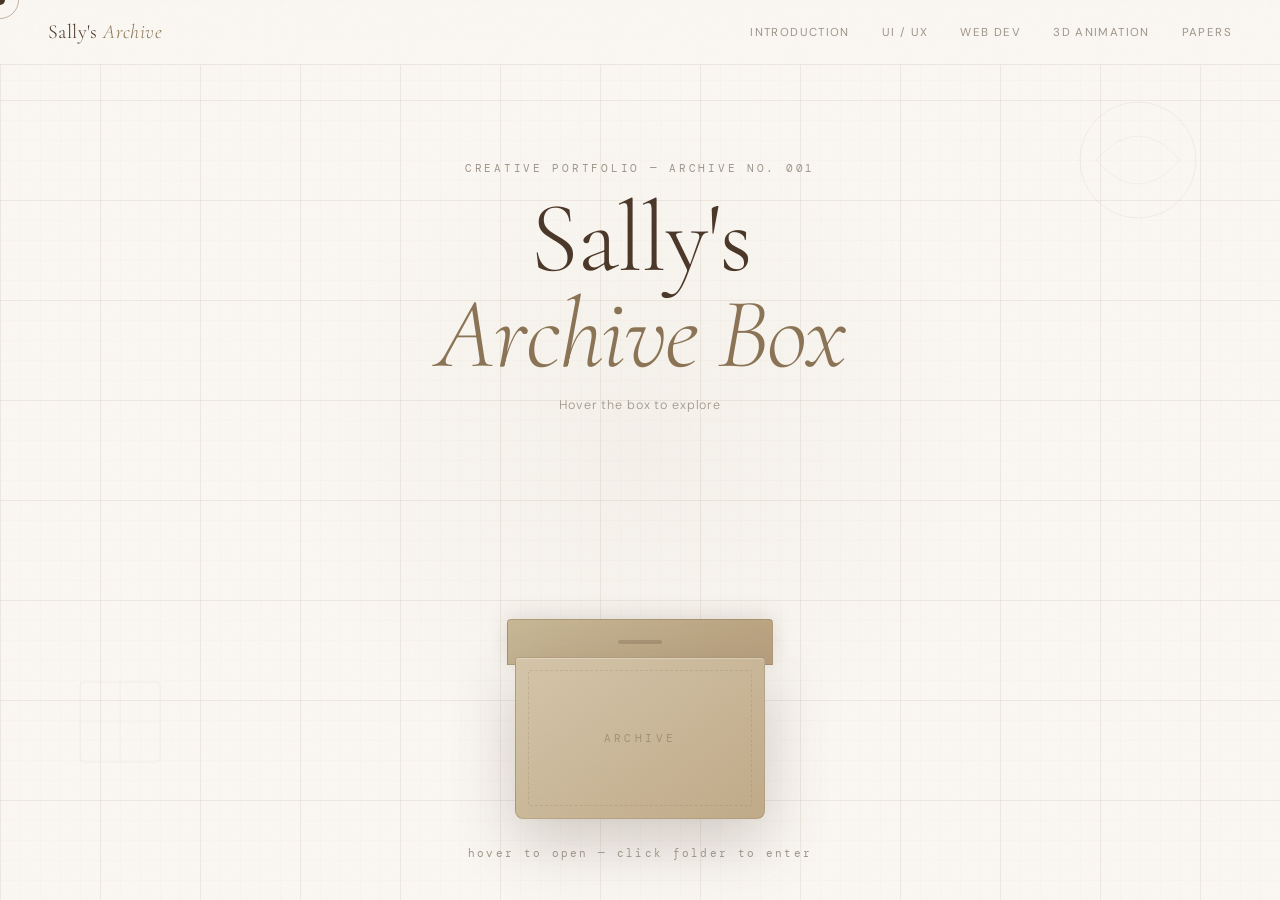
==== vanilla/index.html @ d2ff8f71 "Added script.js" ====
<!DOCTYPE html>
<html lang="en">
<head>
  <meta charset="UTF-8">
  <meta name="viewport" content="width=device-width, initial-scale=1.0">
  <title>Sally's Archive Box</title>
  <link rel="preconnect" href="https://fonts.googleapis.com">
  <link rel="preconnect" href="https://fonts.gstatic.com" crossorigin>
  <link href="https://fonts.googleapis.com/css2?family=Cormorant+Garamond:ital,wght@0,300;0,400;0,500;0,600;1,300;1,400;1,500&family=DM+Sans:wght@300;400;500&family=DM+Mono:wght@300;400&display=swap" rel="stylesheet">
  <link rel="stylesheet" href="style.css">
</head>
<body>
  <!-- Custom cursor -->
  <div class="cursor-dot" id="cursorDot"></div>
  <div class="cursor-ring" id="cursorRing"></div>

  <!-- Particles container -->
  <div id="particle-container"></div>

  <!-- Navigation -->
  <nav id="mainNav">
    <button class="nav-logo" data-nav="landing">Sally's <em>Archive</em></button>
    <div class="nav-links">
      <button class="nav-link" data-nav="intro">Introduction</button>
      <button class="nav-link" data-nav="uiux">UI / UX</button>
      <button class="nav-link" data-nav="webdev">Web Dev</button>
      <button class="nav-link" data-nav="anim3d">3D Animation</button>
      <button class="nav-link" data-nav="papers">Papers</button>
    </div>
  </nav>

  <!-- Back button (hidden on landing) -->
  <button id="backBtn" class="back-btn" data-nav="landing">
    <svg width="14" height="14" viewBox="0 0 14 14" fill="none"><path d="M9 2L4 7l5 5" stroke="currentColor" stroke-width="1.5" stroke-linecap="round" stroke-linejoin="round"/></svg>
    Archive Box
  </button>

  <!-- ══════════════════════════════════════════════ -->
  <!-- PAGE WRAPPER — only one section visible at a time -->
  <!-- ══════════════════════════════════════════════ -->
  <div id="pageWrapper">

    <!-- ═══════ LANDING ═══════ -->
    <section id="landing" class="section-panel graph-bg active" style="min-height:100vh;padding-top:80px;display:flex;flex-direction:column;align-items:center;justify-content:center;position:relative;overflow:hidden">
      <!-- Ambient glow -->
      <div style="position:absolute;width:700px;height:700px;border-radius:50%;background:radial-gradient(circle,rgba(139,115,85,0.055)0%,transparent 70%);top:50%;left:50%;transform:translate(-50%,-50%);pointer-events:none"></div>

      <!-- Doodles -->
      <svg class="doodle" style="top:90px;right:72px;width:140px;height:140px;opacity:0.1" viewBox="0 0 140 140">
        <circle cx="70" cy="70" r="58" stroke="rgba(139,115,85,0.9)" stroke-width="1" fill="none" stroke-dasharray="5 8" class="path-draw"/>
        <path d="M28,70 Q70,22 112,70 Q70,118 28,70" stroke="rgba(139,115,85,0.65)" stroke-width="1" fill="none" class="path-draw"/>
      </svg>
      <svg class="doodle" style="bottom:130px;left:72px;width:96px;height:96px;opacity:0.08" viewBox="0 0 96 96">
        <rect x="8" y="8" width="80" height="80" rx="4" stroke="rgba(139,115,85,0.9)" stroke-width="1" fill="none" stroke-dasharray="4 6" class="path-draw"/>
        <line x1="8" y1="48" x2="88" y2="48" stroke="rgba(139,115,85,0.5)" stroke-width="1" class="path-draw"/>
        <line x1="48" y1="8" x2="48" y2="88" stroke="rgba(139,115,85,0.5)" stroke-width="1" class="path-draw"/>
      </svg>

      <!-- Landing text -->
      <div style="text-align:center;position:relative;z-index:10;margin-bottom:56px">
        <div style="font-family:var(--mono);font-size:10.5px;letter-spacing:0.26em;text-transform:uppercase;color:var(--warm-gray);margin-bottom:16px">Creative Portfolio — Archive No. 001</div>
        <h1 id="landingTitle" style="font-family:var(--serif);font-size:clamp(56px,8vw,100px);font-weight:300;line-height:0.96;color:var(--dark-brown);letter-spacing:-0.02em"></h1>
        <p style="font-family:var(--sans);font-size:12.5px;color:var(--warm-gray);letter-spacing:0.07em;font-weight:300;margin-top:14px">Hover the box to explore</p>
      </div>

      <!-- Box + Folders scene -->
      <div id="boxScene" class="box-scene" style="position:relative;width:430px;height:350px">
        <!-- Trajectory arc -->
        <svg style="position:absolute;top:55px;left:50%;transform:translateX(-50%);width:380px;height:80px;pointer-events:none" viewBox="0 0 380 80" fill="none">
          <path class="traj-path" d="M 40 74 Q 95 14 190 6 Q 285 14 340 74" stroke="rgba(139,115,85,0.32)" stroke-width="1" stroke-dasharray="4 6"/>
        </svg>

        <!-- Folders -->
        <button class="folder-item f1" data-nav="intro" style="position:absolute;left:30px;top:50px;width:78px;height:94px;background:#5C7A5C" data-hover>
          <div class="folder-tip">Introduction</div>
          <span>Intro</span>
        </button>
        <button class="folder-item f2" data-nav="uiux" style="position:absolute;left:100px;top:18px;width:78px;height:94px;background:#C9A84C" data-hover>
          <div class="folder-tip">UI / UX</div>
          <span>UI/UX</span>
        </button>
        <button class="folder-item f3" data-nav="webdev" style="position:absolute;left:170px;top:6px;width:78px;height:94px;background:#4A6B8A" data-hover>
          <div class="folder-tip">Web Dev</div>
          <span>Web Dev</span>
        </button>
        <button class="folder-item f4" data-nav="anim3d" style="position:absolute;left:240px;top:18px;width:78px;height:94px;background:#9A4A4A" data-hover>
          <div class="folder-tip">3D Animation</div>
          <span>3D</span>
        </button>
        <button class="folder-item f5" data-nav="papers" style="position:absolute;left:310px;top:50px;width:78px;height:94px;background:#C47A8A" data-hover>
          <div class="folder-tip">Papers</div>
          <span>Papers</span>
        </button>

        <!-- Archive Box -->
        <div style="position:absolute;bottom:0;left:50%;transform:translateX(-50%);width:250px;height:200px">
          <div class="box-lid" style="position:absolute;top:0;left:-8px;right:-8px;height:46px;background:linear-gradient(145deg,#C8B896,#B8A07E);border-radius:4px 4px 0 0;border:1px solid rgba(139,115,85,0.38);box-shadow:0 -4px 22px rgba(74,55,40,0.13)">
            <div style="position:absolute;left:50%;top:50%;transform:translate(-50%,-50%);width:44px;height:4px;background:rgba(74,55,40,0.2);border-radius:2px"></div>
          </div>
          <div class="box-body-wrap" style="position:absolute;bottom:0;left:50%;transform:translateX(-50%);width:100%">
            <div style="height:162px;background:linear-gradient(145deg,#D4C5A9,#C0AA88);border-radius:4px 4px 8px 8px;border:1px solid rgba(139,115,85,0.38);box-shadow:0 22px 64px rgba(74,55,40,0.24),inset 0 1px 0 rgba(255,255,255,0.28);position:relative">
              <div style="position:absolute;inset:12px;border:1px dashed rgba(139,115,85,0.22);border-radius:2px"></div>
              <span style="position:absolute;top:50%;left:50%;transform:translate(-50%,-50%);font-family:var(--mono);font-size:10.5px;letter-spacing:0.32em;color:rgba(74,55,40,0.3)">ARCHIVE</span>
            </div>
          </div>
        </div>
      </div>

      <p style="position:absolute;bottom:40px;text-align:center;font-family:var(--mono);font-size:10.5px;letter-spacing:0.22em;color:var(--warm-gray);animation:blink 2s ease-in-out infinite">hover to open — click folder to enter</p>
    </section>

    <!-- ═══════ INTRODUCTION ═══════ -->
    <section id="intro" class="section-panel intro-bg" style="padding:120px 0 80px;min-height:100vh;position:relative;display:none">
      <!-- Doodles -->
      <svg class="doodle" style="top:120px;right:64px;width:130px;height:130px;opacity:0.12" viewBox="0 0 130 130">
        <circle cx="65" cy="65" r="55" stroke="rgba(139,115,85,0.9)" stroke-width="1" fill="none" stroke-dasharray="5 7" class="path-draw"/>
        <path d="M35,65 Q65,25 95,65 Q65,105 35,65" stroke="rgba(139,115,85,0.7)" stroke-width="1" fill="none" class="path-draw"/>
      </svg>
      <svg class="doodle" style="bottom:100px;left:48px;width:90px;height:90px;opacity:0.08" viewBox="0 0 90 90">
        <path d="M10,45 Q45,5 80,45 Q45,85 10,45" stroke="rgba(139,115,85,0.9)" stroke-width="1" fill="none" class="path-draw"/>
      </svg>

      <div class="section-header"><div class="section-tag">File No. 001</div><h2 class="section-title">Personal <em>Archive File</em></h2></div>

      <div class="intro-grid">
        <!-- PROFILE -->
        <div class="paper-card reveal" style="grid-column:span 1;text-align:center">
          <div class="profile-img" style="padding:0;overflow:hidden;background:none">
            <img src="assets/Sally.png" alt="Sally Tran" style="width:100%;height:100%;object-fit:cover;border-radius:50%">
          </div>
          <div class="label-mono">Subject</div>
          <div class="name-serif">Sally Tran</div>
          <div class="desc-text">Designer, developer & researcher exploring the intersection of AI, communication, and human experience.</div>
          <div style="display:flex;align-items:center;justify-content:center;gap:8px;margin-top:16px">
            <div style="width:7px;height:7px;border-radius:50%;background:var(--folder-green)"></div>
            <span style="font-size:11.5px;color:var(--warm-gray)">Available for work</span>
          </div>
        </div>

        <!-- ABOUT -->
        <div class="paper-card reveal" style="grid-column:span 2;animation-delay:0.1s">
          <div class="stamp">FILE<br>OPEN</div>
          <div class="label-mono">About Me</div>
          <div class="name-serif">Who I Am</div>
          <p class="desc-text">I'm a multidisciplinary creator studying Information Communication at Yuan Ze University. With a background spanning UI/UX design, web development, 3D animation, and AI research, I build things that feel considered — products that invite users to linger, explore, and remember.</p>
          <p class="desc-text" style="margin-top:12px">Currently working as a Research Assistant in Prof. Fang's AI Lab and a Teaching Assistant at Yuan Ze. Open to collaboration and creative opportunities.</p>
        </div>

        <!-- SKILLS -->
        <div class="paper-card reveal" style="grid-column:span 3;animation-delay:0.2s">
          <div class="label-mono">Technical Skills</div>
          <div class="name-serif">Toolkit</div>
          <div style="margin-bottom:14px">
            <div class="label-mono" style="margin-bottom:8px">DESIGN</div>
            <div><span class="skill-tag">Figma</span><span class="skill-tag">Adobe XD</span><span class="skill-tag">Illustrator</span><span class="skill-tag">After Effects</span><span class="skill-tag">Blender</span><span class="skill-tag">Unity</span></div>
          </div>
          <div>
            <div class="label-mono" style="margin-bottom:8px">DEVELOPMENT</div>
            <div><span class="skill-tag">HTML / CSS</span><span class="skill-tag">JavaScript</span><span class="skill-tag">React</span><span class="skill-tag">VS Code</span><span class="skill-tag">Three.js</span><span class="skill-tag">WebGL</span></div>
          </div>
        </div>

        <!-- EDUCATION -->
        <div class="paper-card reveal" style="animation-delay:0.3s">
          <div class="paperclip"></div>
          <div class="label-mono">Education</div>
          <div class="name-serif" style="font-size:22px">Academic Record</div>
          <div class="timeline-dot-item"><div class="dot" style="background:var(--brown)"></div><div><div class="label-mono-sm">2023 – Present</div><div class="item-title">B.S. Information Communication</div><div class="item-sub">Yuan Ze University</div></div></div>
          <div class="timeline-dot-item"><div class="dot" style="background:var(--brown)"></div><div><div class="label-mono-sm">2024</div><div class="item-title">AI Competition</div><div class="item-sub">Prof. Fang Research Lab</div></div></div>
          <div class="timeline-dot-item"><div class="dot" style="background:var(--brown)"></div><div><div class="label-mono-sm">2024</div><div class="item-title">Teaching Assistant</div><div class="item-sub">Yuan Ze University</div></div></div>
        </div>

        <!-- EXPERIENCE -->
        <div class="paper-card reveal" style="animation-delay:0.4s">
          <div class="label-mono">Experience</div>
          <div class="name-serif" style="font-size:22px">Work Record</div>
          <div class="timeline-dot-item"><div class="dot" style="background:var(--folder-blue)"></div><div><div class="label-mono-sm">2024 – Present</div><div class="item-title">Research Assistant</div><div class="item-sub">Prof. Fang's AI Research Lab — Deep Learning</div></div></div>
          <div class="timeline-dot-item"><div class="dot" style="background:var(--folder-yellow)"></div><div><div class="label-mono-sm">2024</div><div class="item-title">Teaching Assistant</div><div class="item-sub">Yuan Ze University — Taipei</div></div></div>
          <div class="timeline-dot-item"><div class="dot" style="background:var(--folder-green)"></div><div><div class="label-mono-sm">2024</div><div class="item-title">AI Competition</div><div class="item-sub">Machine Learning & Data Science</div></div></div>
        </div>

        <!-- LANGUAGES & CONTACT -->
        <div class="paper-card reveal" style="grid-column:span 1;animation-delay:0.5s">
          <div class="label-mono">Languages & Contact</div>
          <div class="name-serif" style="font-size:20px">Languages</div>
          <div class="timeline-dot-item"><div class="dot" style="width:7px;height:7px;background:var(--folder-green)"></div><div><div class="item-title">Vietnamese</div><div class="item-sub">Native</div></div></div>
          <div class="timeline-dot-item"><div class="dot" style="width:7px;height:7px;background:var(--folder-blue)"></div><div><div class="item-title">Chinese</div><div class="item-sub">B2 TOCFL</div></div></div>
          <div class="timeline-dot-item"><div class="dot" style="width:7px;height:7px;background:var(--folder-pink)"></div><div><div class="item-title">English</div><div class="item-sub">710 TOEIC</div></div></div>
          <div class="name-serif" style="font-size:20px;margin:18px 0 12px">Get in Touch</div>
          <div style="display:flex;align-items:center;gap:8px;margin-bottom:7px"><div style="width:6px;height:6px;border-radius:50%;background:var(--folder-green);flex-shrink:0"></div><span class="contact-text">tranngockhanh28112005@gmail.com</span></div>
          <div style="display:flex;align-items:center;gap:8px;margin-bottom:7px"><div style="width:6px;height:6px;border-radius:50%;background:var(--folder-blue);flex-shrink:0"></div><span class="contact-text">linkedin.com/in/sallytran</span></div>
          <div style="display:flex;align-items:center;gap:8px;margin-bottom:7px"><div style="width:6px;height:6px;border-radius:50%;background:var(--folder-pink);flex-shrink:0"></div><span class="contact-text">behance.net/sallytran</span></div>
        </div>
      </div>
    </section>

    <!-- ═══════ UI/UX ═══════ -->
    <section id="uiux" class="section-panel uiux-bg" style="padding:120px 48px 80px;min-height:100vh;position:relative;display:none">
      <svg class="doodle" style="top:160px;left:48px;width:100px;height:100px;opacity:0.1" viewBox="0 0 100 100">
        <path d="M10,50 Q30,10 50,50 Q70,90 90,50" stroke="rgba(139,115,85,0.9)" stroke-width="1.5" fill="none" class="path-draw"/>
        <circle cx="10" cy="50" r="3" fill="rgba(139,115,85,0.5)"/><circle cx="50" cy="50" r="3" fill="rgba(139,115,85,0.5)"/><circle cx="90" cy="50" r="3" fill="rgba(139,115,85,0.5)"/>
      </svg>

      <div class="section-header"><div class="section-tag">File No. 002</div><h2 class="section-title">Design <em>Workspace</em></h2></div>

      <div class="uiux-grid">
        <!-- Ticket Booking -->
        <div class="project-card reveal">
          <div style="height:5px;background:var(--folder-yellow)"></div>
          <div class="tape" style="left:38px;width:58px;background:rgba(201,168,76,0.35);transform:rotate(-1deg)"></div>
          <div class="paperclip"></div>
          <div style="padding:26px 24px 18px">
            <div class="label-mono">Project 01 — UI/UX</div>
            <div class="project-title">Ticket Booking App</div>
            <div class="desc-text">A seamless event ticketing experience designed for speed and delight. From discovery to checkout in under 60 seconds.</div>
          </div>
          <div class="mock-area light-mock">
            <div class="mock-phone float-a"><div style="margin-top:20px"><div class="mock-bar"></div><div class="mock-bar" style="width:60%;opacity:0.4"></div><div style="width:32px;height:32px;border-radius:50%;background:var(--folder-yellow);opacity:0.28;margin:8px auto"></div><div class="mock-bar" style="width:80%"></div><div class="mock-bar" style="background:var(--folder-yellow);opacity:0.45;margin-top:12px"></div></div></div>
            <div class="mock-phone float-b" style="transform:rotate(5deg) translateY(10px);opacity:0.65"><div style="margin-top:20px"><div class="mock-bar"></div><div style="width:28px;height:28px;border-radius:50%;background:var(--brown);opacity:0.2;margin:10px auto"></div><div class="mock-bar" style="opacity:0.35"></div></div></div>
            <div class="sticky" style="background:#FDEEA0;transform:rotate(3deg);top:18px;right:18px;width:82px">User flow ↗\n3 taps to buy</div>
            <div class="sticky" style="background:#C8E6C9;transform:rotate(-4deg);bottom:18px;left:18px;width:82px">Research done ✓</div>
          </div>
          <div style="padding:14px 24px 6px;display:flex;gap:8px;flex-wrap:wrap"><span class="proj-tag">Figma</span><span class="proj-tag">User Research</span><span class="proj-tag">Prototyping</span><span class="proj-tag">iOS Design</span></div>
          <div style="padding:8px 24px 24px"><button class="open-btn" data-case="ticket">Open Case Study →</button></div>
        </div>

        <!-- Coffee Ordering -->
        <div class="project-card reveal" style="animation-delay:0.1s">
          <div style="height:5px;background:#A87878"></div>
          <div class="tape" style="left:38px;width:58px;background:rgba(168,120,120,0.32);transform:rotate(-1deg)"></div>
          <div class="paperclip"></div>
          <div style="padding:26px 24px 18px">
            <div class="label-mono">Project 02 — UI/UX</div>
            <div class="project-title">Coffee Ordering App</div>
            <div class="desc-text">A warm, sensory-driven ordering experience that makes every cup feel personal. Designed for the ritual of coffee.</div>
          </div>
          <div class="mock-area dark-mock">
            <div class="phone-img float-a" style="transform:rotate(-5deg) translateY(-8px)"><img src="assets/1.png" alt="splash"></div>
            <div class="phone-img float-b" style="transform:rotate(0deg) translateY(-14px) scale(1.08);z-index:3"><img src="assets/4.png" alt="sign-up"></div>
            <div class="phone-img float-a" style="transform:rotate(5deg) translateY(-8px)"><img src="assets/6.png" alt="menu"></div>
            <div class="sticky" style="background:#FFD7B5;transform:rotate(-3deg);top:18px;right:18px;width:82px">Warm palette\n= cozy feel</div>
            <div class="sticky" style="background:#C8E6C9;transform:rotate(2deg);bottom:18px;left:18px;width:82px">5 user tests ↑</div>
          </div>
          <div style="padding:14px 24px 6px;display:flex;gap:8px;flex-wrap:wrap"><span class="proj-tag">Figma</span><span class="proj-tag">Brand Design</span><span class="proj-tag">Usability Test</span><span class="proj-tag">Android</span></div>
          <div style="padding:8px 24px 24px"><button class="open-btn" data-case="coffee">Open Case Study →</button></div>
        </div>
      </div>
    </section>

    <!-- ═══════ WEB DEV ═══════ -->
    <section id="webdev" class="section-panel webdev-bg" style="min-height:100vh;color:var(--cream);position:relative;display:none">
      <div style="position:absolute;inset:0;pointer-events:none;background:radial-gradient(ellipse at 20% 50%,rgba(74,107,138,0.12)0%,transparent 60%),radial-gradient(ellipse at 80% 20%,rgba(92,122,92,0.08)0%,transparent 60%)"></div>

      <div style="padding:120px 0 0;position:relative;z-index:1">
        <div class="section-header dark"><div class="section-tag" style="color:rgba(212,197,169,0.45)">File No. 003</div><h2 class="section-title" style="color:var(--cream)">Developer's <em>Workbench</em></h2></div>
        <div style="text-align:center;margin-bottom:56px">
          <div style="display:inline-flex;align-items:center;gap:10px;padding:8px 20px;border:1px solid rgba(255,255,255,0.08);border-radius:2px;font-family:var(--mono);font-size:10px;letter-spacing:0.2em;color:rgba(212,197,169,0.45);text-transform:uppercase">
            <span style="width:6px;height:6px;border-radius:50%;background:#28CA41;display:inline-block;animation:orbPulse 2s ease-in-out infinite"></span>
            Single Project — Personal Portfolio Website
          </div>
        </div>
      </div>

      <!-- Browser mockup -->
      <div class="reveal" style="max-width:1100px;margin:0 auto;padding:0 48px;position:relative;z-index:1">
        <div class="terminal-card" style="border-radius:12px">
          <div style="background:rgba(255,255,255,0.05);padding:10px 16px;display:flex;align-items:center;gap:8px;border-bottom:1px solid rgba(255,255,255,0.07)">
            <div style="width:12px;height:12px;border-radius:50%;background:#FF5F57"></div>
            <div style="width:12px;height:12px;border-radius:50%;background:#FFBD2E"></div>
            <div style="width:12px;height:12px;border-radius:50%;background:#28CA41"></div>
            <div style="flex:1;background:rgba(255,255,255,0.05);border-radius:4px;padding:5px 14px;font-family:var(--mono);font-size:11px;color:rgba(212,197,169,0.38);margin-left:8px">https://sallytran.co</div>
            <div style="font-family:var(--mono);font-size:10px;color:#28CA41;letter-spacing:0.05em">✓ Live</div>
          </div>
          <div style="height:420px;background:linear-gradient(180deg,#FAF7F2 0%,#F0EAE0 100%);position:relative;overflow:hidden;display:flex;align-items:center;justify-content:center">
            <div style="position:absolute;inset:0;background-image:linear-gradient(rgba(139,115,85,0.06) 1px,transparent 1px),linear-gradient(90deg,rgba(139,115,85,0.06) 1px,transparent 1px);background-size:30px 30px"></div>
            <div style="position:absolute;top:0;left:0;right:0;height:44px;background:rgba(250,247,242,0.88);backdrop-filter:blur(10px);border-bottom:1px solid rgba(139,115,85,0.12);display:flex;align-items:center;justify-content:space-between;padding:0 28px">
              <div style="font-family:var(--serif);font-size:16px;color:#4A3728">Sally's <em style="font-style:italic;color:#8B7355">Archive</em></div>
              <div style="display:flex;gap:20px"><span style="font-family:var(--mono);font-size:9px;letter-spacing:0.12em;text-transform:uppercase;color:#9E9589">Introduction</span><span style="font-family:var(--mono);font-size:9px;letter-spacing:0.12em;text-transform:uppercase;color:#9E9589">UI/UX</span><span style="font-family:var(--mono);font-size:9px;letter-spacing:0.12em;text-transform:uppercase;color:#9E9589">Web Dev</span><span style="font-family:var(--mono);font-size:9px;letter-spacing:0.12em;text-transform:uppercase;color:#9E9589">3D</span><span style="font-family:var(--mono);font-size:9px;letter-spacing:0.12em;text-transform:uppercase;color:#9E9589">Papers</span></div>
            </div>
            <div style="text-align:center;position:relative;z-index:2;margin-top:20px">
              <div style="font-family:var(--serif);font-size:64px;font-weight:300;color:#4A3728;line-height:0.95;letter-spacing:-0.02em">Sally's<br><em style="font-style:italic;color:#8B7355">Archive Box</em></div>
              <div style="font-family:var(--mono);font-size:10px;color:#9E9589;margin-top:10px;letter-spacing:0.2em;text-transform:uppercase">Hover the box to explore</div>
            </div>
            <div style="position:absolute;bottom:20px;left:50%;transform:translateX(-50%);width:90px;height:68px">
              <div style="position:absolute;top:0;left:-3px;right:-3px;height:18px;background:linear-gradient(145deg,#C8B896,#B8A07E);border-radius:3px 3px 0 0;border:1px solid rgba(139,115,85,0.4)"></div>
              <div style="position:absolute;bottom:0;left:0;right:0;height:54px;background:linear-gradient(145deg,#D4C5A9,#C0AA88);border-radius:2px 2px 6px 6px;border:1px solid rgba(139,115,85,0.4)"></div>
            </div>
            <div id="featureBadge" style="position:absolute;bottom:20px;right:24px;background:rgba(74,55,40,0.9);border:1px solid rgba(139,115,85,0.3);border-radius:6px;padding:10px 14px;animation:pageEnter 0.4s ease both">
              <div style="font-family:var(--mono);font-size:9px;color:rgba(212,197,169,0.5);letter-spacing:0.1em;margin-bottom:4px">FEATURE</div>
              <div id="featureLabel" style="font-family:var(--sans);font-size:11px;color:#D4C5A9;font-weight:500">Parallax Scroll</div>
            </div>
          </div>
        </div>
      </div>

      <!-- Code + Skills -->
      <div style="max-width:1100px;margin:0 auto;padding:64px 48px 80px;display:grid;grid-template-columns:1fr 1fr;gap:32px;position:relative;z-index:1">
        <!-- Code window -->
        <div class="reveal" style="animation-delay:0.1s">
          <div class="label-mono-dark">Code Preview</div>
          <div class="terminal-card">
            <div style="background:rgba(255,255,255,0.05);padding:10px 14px;display:flex;gap:6px;border-bottom:1px solid rgba(255,255,255,0.06)">
              <div style="width:10px;height:10px;border-radius:50%;background:#FF5F57"></div>
              <div style="width:10px;height:10px;border-radius:50%;background:#FFBD2E"></div>
              <div style="width:10px;height:10px;border-radius:50%;background:#28CA41"></div>
              <span style="font-family:var(--mono);font-size:10px;color:rgba(212,197,169,0.5);margin-left:8px">parallax.js</span>
            </div>
            <div class="code-lines" style="padding:20px 24px">
              <div class="code-line" style="padding-left:0"><span class="ck" style="color:#7EB8D4">const</span><span class="cr" style="color:rgba(212,197,169,0.42)"> initParallax = () &nbsp;{</span></div>
              <div class="code-line" style="padding-left:14px"><span class="ck" style="color:#C9A84C">const</span><span class="cr" style="color:rgba(212,197,169,0.42)"> layers = document.querySelectorAll</span></div>
              <div class="code-line" style="padding-left:28px"><span class="ck" style="color:#7AC47A">(</span><span class="cr" style="color:rgba(212,197,169,0.42)">'[data-depth]'</span></div>
              <div class="code-line" style="padding-left:14px"><span class="ck" style="color:rgba(212,197,169,0.55)"></span><span class="cr" style="color:rgba(212,197,169,0.42)">)</span></div>
              <div class="code-line" style="padding-left:14px"><span class="ck" style="color:rgba(212,197,169,0.55)">window</span><span class="cr" style="color:rgba(212,197,169,0.42)">.addEventListener(</span></div>
              <div class="code-line" style="padding-left:28px"><span class="ck" style="color:#C9A84C">'scroll'</span><span class="cr" style="color:rgba(212,197,169,0.42)">, () => {</span></div>
              <div class="code-line" style="padding-left:28px"><span class="ck" style="color:rgba(212,197,169,0.55)">layers</span><span class="cr" style="color:rgba(212,197,169,0.42)">.forEach(el => {</span></div>
              <div class="code-line" style="padding-left:42px"><span class="ck" style="color:#7EB8D4">const</span><span class="cr" style="color:rgba(212,197,169,0.42)"> depth = el.dataset.depth</span></div>
              <div class="code-line" style="padding-left:42px"><span class="ck" style="color:#7AC47A">el</span><span class="cr" style="color:rgba(212,197,169,0.42)">.style.transform =</span></div>
              <div class="code-line" style="padding-left:56px"><span class="ck" style="color:#C9A84C">`translateY`</span><span class="cr" style="color:rgba(212,197,169,0.42)">(${scrollY * depth}px)`</span></div>
              <div class="code-line" style="padding-left:28px"><span class="ck" style="color:rgba(212,197,169,0.55)">})</span><span class="cr"></span></div>
              <div class="code-line" style="padding-left:14px"><span class="ck" style="color:rgba(212,197,169,0.55)">})</span><span class="cr"></span></div>
              <div class="code-line" style="padding-left:0"><span class="ck" style="color:#7EB8D4">}</span><span class="cr"></span></div>
            </div>
          </div>
        </div>

        <!-- Tech stack + skills -->
        <div class="reveal" style="animation-delay:0.15s">
          <div class="label-mono-dark">Tech Stack</div>
          <div id="skillsSection" style="display:flex;flex-direction:column;gap:18px;margin-bottom:32px">
            <div><div style="display:flex;justify-content:space-between;margin-bottom:6px"><span class="skill-label">HTML5</span><span class="skill-pct">95%</span></div><div class="skill-bar-track"><div class="skill-bar-fill" data-level="95"></div></div></div>
            <div><div style="display:flex;justify-content:space-between;margin-bottom:6px"><span class="skill-label">CSS3 / SCSS</span><span class="skill-pct">92%</span></div><div class="skill-bar-track"><div class="skill-bar-fill" data-level="92"></div></div></div>
            <div><div style="display:flex;justify-content:space-between;margin-bottom:6px"><span class="skill-label">Vanilla JS</span><span class="skill-pct">88%</span></div><div class="skill-bar-track"><div class="skill-bar-fill" data-level="88"></div></div></div>
            <div><div style="display:flex;justify-content:space-between;margin-bottom:6px"><span class="skill-label">GSAP</span><span class="skill-pct">80%</span></div><div class="skill-bar-track"><div class="skill-bar-fill" data-level="80"></div></div></div>
          </div>
          <div style="display:grid;grid-template-columns:1fr 1fr 1fr;gap:12px">
            <div class="stat-card"><div style="font-family:var(--serif);font-size:28px;color:var(--cream);font-weight:300">99</div><div class="stat-label">Lighthouse</div></div>
            <div class="stat-card"><div style="font-family:var(--serif);font-size:28px;color:var(--cream);font-weight:300">&lt; 1.2s</div><div class="stat-label">LCP</div></div>
            <div class="stat-card"><div style="font-family:var(--serif);font-size:28px;color:var(--cream);font-weight:300">48kb</div><div class="stat-label">Bundle</div></div>
          </div>
        </div>

        <!-- Feature grid -->
        <div class="reveal" style="grid-column:span 2;animation-delay:0.2s">
          <div class="label-mono-dark" style="margin-bottom:20px">Key Features</div>
          <div id="featuresGrid" style="display:grid;grid-template-columns:repeat(3,1fr);gap:14px"></div>
        </div>
      </div>
    </section>

    <!-- ═══════ 3D ANIMATION ═══════ -->
    <section id="anim3d" class="section-panel" style="min-height:100vh;background:#060606;color:var(--cream);position:relative;overflow:hidden;display:none">
      <div style="position:absolute;inset:0;pointer-events:none;background:radial-gradient(ellipse at 50% -10%,rgba(154,74,74,0.08)0%,transparent 55%);z-index:0"></div>
      <div style="position:absolute;inset:0;pointer-events:none;z-index:1;background:repeating-linear-gradient(0deg,transparent,transparent 2px,rgba(0,0,0,0.04) 2px,rgba(0,0,0,0.04) 4px)"></div>

      <div style="position:relative;z-index:2;padding:120px 0 80px">
        <div class="section-header dark"><div class="section-tag" style="color:rgba(212,197,169,0.45)">File No. 004</div><h2 class="section-title" style="color:var(--cream)">Digital <em>Cinema</em></h2></div>

        <!-- Video Player -->
        <div class="reveal" style="max-width:960px;margin:0 auto 80px;padding:0 48px">
          <div style="display:flex;align-items:center;justify-content:space-between;margin-bottom:16px">
            <div style="display:flex;gap:16px">
              <div style="display:flex;align-items:center;gap:6px"><div style="width:7px;height:7px;border-radius:50%;background:#FF5F57;animation:orbPulse 2s ease-in-out infinite"></div><span style="font-family:var(--mono);font-size:9px;letter-spacing:0.14em;color:rgba(212,197,169,0.38)">LIVE</span></div>
              <div style="display:flex;align-items:center;gap:6px"><div style="width:7px;height:7px;border-radius:50%;background:#FFBD2E"></div><span style="font-family:var(--mono);font-size:9px;letter-spacing:0.14em;color:rgba(212,197,169,0.38)">HD</span></div>
              <div style="display:flex;align-items:center;gap:6px"><div style="width:7px;height:7px;border-radius:50%;background:#28CA41"></div><span style="font-family:var(--mono);font-size:9px;letter-spacing:0.14em;color:rgba(212,197,169,0.38)">4K</span></div>
            </div>
            <div style="font-family:var(--mono);font-size:9px;letter-spacing:0.14em;color:rgba(212,197,169,0.3)">NOW SHOWING — The Light We Lost · 2024</div>
          </div>

          <div id="videoPlayer" style="aspect-ratio:16/9;background:linear-gradient(135deg,#1a0a20,#3a1040,#6a2060,#1a0a20);border-radius:6px;border:1px solid rgba(255,255,255,0.1);box-shadow:0 40px 120px rgba(0,0,0,0.8),0 0 80px rgba(106,32,96,0.2);position:relative;overflow:hidden;cursor:none">
            <div style="position:absolute;top:30%;left:40%;width:220px;height:220px;border-radius:50%;background:rgba(180,80,220,0.12);filter:blur(40px);animation:orbGlow 4s ease-in-out infinite"></div>
            <div style="position:absolute;top:50%;left:55%;width:140px;height:140px;border-radius:50%;background:rgba(80,100,220,0.1);filter:blur(30px);animation:orbGlow 5s ease-in-out infinite 1s"></div>
            <svg style="position:absolute;inset:0;width:100%;height:100%;opacity:0.18" viewBox="0 0 1600 900">
              <polygon points="800,80 1200,700 400,700" fill="none" stroke="rgba(180,80,220,0.8)" stroke-width="1"/>
              <polygon points="800,140 1140,660 460,660" fill="none" stroke="rgba(180,80,220,0.4)" stroke-width="0.5"/>
              <circle cx="800" cy="450" r="220" fill="none" stroke="rgba(255,255,255,0.06)" stroke-width="1" stroke-dasharray="8 14"/>
              <circle cx="800" cy="450" r="150" fill="none" stroke="rgba(255,255,255,0.04)" stroke-width="1"/>
              <line x1="0" y1="450" x2="1600" y2="450" stroke="rgba(255,255,255,0.04)" stroke-width="0.5"/>
              <line x1="800" y1="0" x2="800" y2="900" stroke="rgba(255,255,255,0.04)" stroke-width="0.5"/>
            </svg>
            <div style="position:absolute;top:50%;left:50%;transform:translate(-50%,-50%);width:90px;height:90px;border-radius:50%;background:rgba(180,80,220,0.18);border:1px solid rgba(180,80,220,0.5);animation:orbPulse 3s ease-in-out infinite;box-shadow:0 0 60px rgba(180,80,220,0.2)"></div>
            <div id="playOverlay" style="position:absolute;inset:0;display:flex;align-items:center;justify-content:center;background:rgba(0,0,0,0.35);transition:background 0.4s">
              <div id="playBtn" style="width:64px;height:64px;border-radius:50%;border:2px solid rgba(255,255,255,0.6);display:flex;align-items:center;justify-content:center;background:rgba(0,0,0,0.4);backdrop-filter:blur(8px);transition:transform 0.2s,background 0.2s">
                <svg width="22" height="22" viewBox="0 0 22 22" fill="none"><path d="M7 4l12 7-12 7V4z" fill="rgba(255,255,255,0.9)"/></svg>
              </div>
            </div>
            <div style="position:absolute;bottom:0;left:0;right:0;padding:40px 24px 18px;background:linear-gradient(transparent,rgba(0,0,0,0.75))">
              <div style="display:flex;align-items:flex-end;justify-content:space-between">
                <div>
                  <div style="font-family:var(--serif);font-size:22px;color:rgba(255,255,255,0.92);margin-bottom:3px">The Light We Lost</div>
                  <div style="font-family:var(--mono);font-size:9px;letter-spacing:0.18em;color:rgba(255,255,255,0.38)">BLENDER 4.1 · CYCLES X · 2024 · 01:42</div>
                </div>
                <div style="display:flex;gap:8px">
                  <span style="font-family:var(--mono);font-size:8px;letter-spacing:0.1em;padding:3px 7px;border:1px solid rgba(255,255,255,0.2);border-radius:2px;color:rgba(255,255,255,0.45)">CC</span>
                  <span style="font-family:var(--mono);font-size:8px;letter-spacing:0.1em;padding:3px 7px;border:1px solid rgba(255,255,255,0.2);border-radius:2px;color:rgba(255,255,255,0.45)">4K</span>
                  <span style="font-family:var(--mono);font-size:8px;letter-spacing:0.1em;padding:3px 7px;border:1px solid rgba(255,255,255,0.2);border-radius:2px;color:rgba(255,255,255,0.45)">STEREO</span>
                </div>
              </div>
              <div id="progressBar" style="margin-top:10px;height:2px;background:rgba(255,255,255,0.12);border-radius:1px;overflow:hidden"><div id="progressFill" style="height:100%;width:0%;background:rgba(180,80,220,0.8);border-radius:1px;transition:width 60s linear"></div></div>
            </div>
          </div>
        </div>

        <!-- Specs + Render passes -->
        <div style="max-width:960px;margin:0 auto 64px;padding:0 48px;display:grid;grid-template-columns:1fr 1.4fr;gap:24px">
          <div class="reveal">
            <div class="label-mono-dark" style="margin-bottom:18px">Technical Specs</div>
            <div id="specsTable" style="background:rgba(255,255,255,0.03);border:1px solid rgba(255,255,255,0.07);border-radius:6px;overflow:hidden"></div>
          </div>
          <div class="reveal" style="animation-delay:0.1s">
            <div class="label-mono-dark" style="margin-bottom:18px">Render Passes</div>
            <div id="renderPasses" style="display:grid;grid-template-columns:1fr 1fr 1fr;gap:6px"></div>
          </div>
        </div>

        <!-- Production pipeline -->
        <div style="max-width:960px;margin:0 auto;padding:0 48px 40px">
          <div class="label-mono-dark" style="margin-bottom:24px">Production Pipeline</div>
          <div id="pipelineGrid" style="display:grid;grid-template-columns:repeat(6,1fr);gap:8px"></div>
        </div>
      </div>
    </section>

    <!-- ═══════ PAPERS ═══════ -->
    <section id="papers" class="section-panel papers-bg" style="padding:120px 48px 80px;min-height:100vh;position:relative;display:none">
      <svg class="doodle" style="top:140px;right:56px;width:110px;height:110px;opacity:0.09" viewBox="0 0 110 110">
        <path d="M10,55 L100,55 M55,10 L55,100" stroke="rgba(139,115,85,0.9)" stroke-width="1" class="path-draw"/>
        <circle cx="55" cy="55" r="40" stroke="rgba(139,115,85,0.7)" stroke-width="1" fill="none" stroke-dasharray="5 7" class="path-draw"/>
      </svg>

      <div class="section-header"><div class="section-tag">File No. 005</div><h2 class="section-title">Research <em>Library</em></h2></div>

      <div id="papersGrid" class="papers-grid"></div>
    </section>

  </div><!-- end pageWrapper -->

  <!-- ═══════ CASE STUDY OVERLAY ═══════ -->
  <div id="caseStudyOverlay" class="cs-overlay">
    <div id="caseStudyContent"></div>
  </div>

  <script src="script.js"></script>
</body>
</html>
---- vanilla/style.css ----
/* ═══════════════════════════════════════════════
   SALLY'S ARCHIVE BOX — Vanilla CSS
   ═══════════════════════════════════════════════ */

:root {
  --cream: #F5F0E8;
  --beige: #EDE5D4;
  --paper: #FAF7F2;
  --tan: #D4C5A9;
  --brown: #8B7355;
  --dark-brown: #4A3728;
  --warm-gray: #9E9589;
  --ink: #2C2318;
  --folder-green: #5C7A5C;
  --folder-yellow: #C9A84C;
  --folder-blue: #4A6B8A;
  --folder-red: #9A4A4A;
  --folder-pink: #C47A8A;
  --serif: 'Cormorant Garamond', Georgia, serif;
  --sans: 'DM Sans', sans-serif;
  --mono: 'DM Mono', monospace;
}

* { box-sizing: border-box; margin: 0; padding: 0; }
html { scroll-behavior: smooth; }

body {
  font-family: var(--sans);
  background: var(--paper);
  color: var(--ink);
  cursor: none;
  overflow-x: hidden;
}

::-webkit-scrollbar { width: 6px; }
::-webkit-scrollbar-track { background: var(--beige); }
::-webkit-scrollbar-thumb { background: var(--tan); border-radius: 3px; }
::-webkit-scrollbar-thumb:hover { background: var(--brown); }

/* ── GRAIN ── */
body::before {
  content: '';
  position: fixed;
  inset: 0;
  pointer-events: none;
  z-index: 9990;
  opacity: 0.32;
  background-image: url("data:image/svg+xml,%3Csvg viewBox='0 0 512 512' xmlns='http://www.w3.org/2000/svg'%3E%3Cfilter id='n'%3E%3CfeTurbulence type='fractalNoise' baseFrequency='0.75' numOctaves='4' stitchTiles='stitch'/%3E%3C/filter%3E%3Crect width='100%25' height='100%25' filter='url(%23n)' opacity='0.05'/%3E%3C/svg%3E");
}

/* ── CURSOR ── */
.cursor-dot {
  position: fixed;
  width: 10px; height: 10px;
  background: var(--dark-brown);
  border-radius: 50%;
  pointer-events: none;
  z-index: 9999;
  transform: translate(-50%, -50%);
  mix-blend-mode: multiply;
  transition: width 0.2s ease, height 0.2s ease, background 0.3s;
}
.cursor-ring {
  position: fixed;
  width: 38px; height: 38px;
  border: 1.5px solid var(--brown);
  border-radius: 50%;
  pointer-events: none;
  z-index: 9998;
  transform: translate(-50%, -50%);
  opacity: 0.5;
  transition: width 0.3s ease, height 0.3s ease, opacity 0.3s, border-color 0.3s;
}
.cursor-dot.hovering { width: 5px; height: 5px; }
.cursor-ring.hovering { width: 58px; height: 58px; opacity: 0.3; }
.cursor-dot.cursor-dark { background: var(--cream); }
.cursor-ring.cursor-dark { border-color: rgba(212,197,169,0.6); }

/* ── PAGE TRANSITION ── */
.page-enter { animation: pageEnter 0.55s cubic-bezier(0.16, 1, 0.3, 1) both; }
.page-exit  { animation: pageExit 0.3s ease forwards; }

@keyframes pageEnter {
  from { opacity: 0; transform: translateY(22px) scale(0.99); }
  to   { opacity: 1; transform: translateY(0)    scale(1);    }
}
@keyframes pageExit {
  to { opacity: 0; transform: scale(0.985); }
}

/* ── REVEAL ── */
.reveal {
  opacity: 0;
  transform: translateY(30px);
  transition: opacity 0.65s ease, transform 0.65s cubic-bezier(0.34, 1.4, 0.64, 1);
}
.reveal.visible { opacity: 1; transform: translateY(0); }

/* ── BLINK ── */
@keyframes blink {
  0%, 100% { opacity: 0.35; }
  50%       { opacity: 0.78; }
}

/* ── PARTICLES ── */
.particle {
  position: fixed;
  border-radius: 50%;
  pointer-events: none;
  z-index: 1;
  animation: floatUp linear infinite;
}
@keyframes floatUp {
  0%   { transform: translateY(100vh) rotate(0deg); opacity: 0; }
  8%   { opacity: 1; }
  92%  { opacity: 0.5; }
  100% { transform: translateY(-120px) rotate(360deg); opacity: 0; }
}

/* ── BOX PERSPECTIVE ── */
.box-scene { perspective: 700px; }

/* ── GRAPH PAPER ── */
.graph-bg {
  background-image:
    linear-gradient(rgba(139,115,85,0.09) 1px, transparent 1px),
    linear-gradient(90deg, rgba(139,115,85,0.09) 1px, transparent 1px),
    linear-gradient(rgba(139,115,85,0.025) 1px, transparent 1px),
    linear-gradient(90deg, rgba(139,115,85,0.025) 1px, transparent 1px);
  background-size: 100px 100px, 100px 100px, 20px 20px, 20px 20px;
}

/* ── LANDING TITLE ANIM ── */
.landing-char {
  display: inline-block;
  animation: charFall 0.7s cubic-bezier(0.34, 1.56, 0.64, 1) both;
}
@keyframes charFall {
  from { opacity: 0; transform: translateY(-36px) rotate(-6deg); }
  to   { opacity: 1; transform: translateY(0) rotate(0deg); }
}

/* ── BOX SCENE ── */
.box-lid {
  transform-origin: bottom center;
  transition: transform 0.55s cubic-bezier(0.34, 1.3, 0.64, 1);
}
.box-scene:hover .box-lid {
  transform: rotateX(-68deg);
}
.box-body-wrap {
  transition: transform 0.45s cubic-bezier(0.34, 1.56, 0.64, 1);
}
.box-scene:hover .box-body-wrap {
  transform: translateX(-50%) translateY(-10px) scale(1.04);
}

/* ── FOLDERS ── */
.folder-item {
  opacity: 0;
  transform: translateY(60px) scale(0.8);
  transition: opacity 0.4s, transform 0.5s cubic-bezier(0.34, 1.56, 0.64, 1),
              filter 0.2s, box-shadow 0.2s;
  position: relative;
  border: 1px solid rgba(0,0,0,0.09);
  border-radius: 2px 8px 2px 2px;
  box-shadow: 0 8px 24px rgba(0,0,0,0.16);
  display: flex;
  flex-direction: column;
  align-items: center;
  justify-content: flex-end;
  padding-bottom: 10px;
  cursor: none;
  font-family: var(--serif);
  font-size: 9.5px;
  font-weight: 500;
  letter-spacing: 0.07em;
  text-transform: uppercase;
  color: rgba(255,255,255,0.9);
  line-height: 1.3;
  text-align: center;
}
.folder-item::before {
  content: '';
  position: absolute;
  top: -9px; left: 5px;
  width: 28px; height: 10px;
  background: inherit;
  border-radius: 3px 3px 0 0;
  filter: brightness(0.84);
}
.box-scene:hover .folder-item { opacity: 1; }
.box-scene:hover .f1 { transform: translateY(-22px) rotate(-13deg); transition-delay: 0.04s; }
.box-scene:hover .f2 { transform: translateY(-12px) rotate(-5deg); transition-delay: 0.09s; }
.box-scene:hover .f3 { transform: translateY(-5px)  rotate(0deg) scale(1.05); transition-delay: 0.12s; }
.box-scene:hover .f4 { transform: translateY(-12px) rotate(5deg);  transition-delay: 0.09s; }
.box-scene:hover .f5 { transform: translateY(-22px) rotate(13deg); transition-delay: 0.04s; }
.folder-item:hover {
  transform: translateY(-46px) rotate(0deg) scale(1.15) !important;
  filter: brightness(1.1) !important;
  box-shadow: 0 22px 50px rgba(0,0,0,0.3) !important;
  transition-delay: 0s !important;
  z-index: 20;
}

.folder-tip {
  position: absolute;
  bottom: 110%;
  left: 50%;
  transform: translateX(-50%) translateY(8px);
  background: var(--dark-brown);
  color: #fff;
  font-family: var(--mono);
  font-size: 9px;
  letter-spacing: 0.13em;
  text-transform: uppercase;
  padding: 5px 10px;
  border-radius: 3px;
  white-space: nowrap;
  opacity: 0;
  pointer-events: none;
  transition: opacity 0.2s, transform 0.2s;
}
.folder-item:hover .folder-tip { opacity: 1; transform: translateX(-50%) translateY(0); }

/* ── TRAJECTORY SVG ── */
.traj-path {
  stroke-dasharray: 500;
  stroke-dashoffset: 500;
  transition: stroke-dashoffset 0.8s ease 0.2s;
}
.box-scene:hover .traj-path { stroke-dashoffset: 0; }

/* ── SECTION HEADER ── */
.section-header {
  text-align: center;
  padding-bottom: 56px;
  padding-left: 48px;
  padding-right: 48px;
}
.section-tag {
  font-family: var(--mono);
  font-size: 10px;
  letter-spacing: 0.26em;
  text-transform: uppercase;
  color: rgba(212,197,169,0.45);
  margin-bottom: 12px;
}
.section-title {
  font-family: var(--serif);
  font-size: clamp(38px, 5vw, 62px);
  font-weight: 300;
  color: var(--dark-brown);
  line-height: 1.1;
}
.section-title em { font-style: italic; color: var(--brown); }
.section-header.dark .section-title { color: var(--cream); }
.section-header.dark .section-tag { color: rgba(212,197,169,0.45); }

/* ── TYPOGRAPHY HELPERS ── */
.label-mono {
  font-family: var(--mono);
  font-size: 9px;
  letter-spacing: 0.2em;
  text-transform: uppercase;
  color: var(--warm-gray);
  margin-bottom: 10px;
}
.label-mono-sm {
  font-family: var(--mono);
  font-size: 9.5px;
  color: var(--warm-gray);
  margin-bottom: 2px;
}
.label-mono-dark {
  font-family: var(--mono);
  font-size: 9px;
  letter-spacing: 0.18em;
  text-transform: uppercase;
  color: rgba(212,197,169,0.38);
  margin-bottom: 14px;
}
.name-serif {
  font-family: var(--serif);
  font-size: 24px;
  color: var(--dark-brown);
  margin-bottom: 12px;
}
.desc-text {
  font-size: 13px;
  color: var(--warm-gray);
  line-height: 1.85;
}
.item-title {
  font-size: 13px;
  font-weight: 500;
  color: var(--dark-brown);
}
.item-sub {
  font-size: 11.5px;
  color: var(--warm-gray);
}
.contact-text {
  font-size: 11px;
  color: var(--warm-gray);
  font-family: var(--mono);
}
.project-title {
  font-family: var(--serif);
  font-size: 28px;
  color: var(--dark-brown);
  line-height: 1.1;
  margin-bottom: 8px;
}

/* ── TIMELINE DOT ITEM ── */
.timeline-dot-item {
  display: flex;
  gap: 12px;
  margin-bottom: 14px;
  align-items: flex-start;
}
.dot {
  width: 8px;
  height: 8px;
  border-radius: 50%;
  margin-top: 5px;
  flex-shrink: 0;
}

/* ── PAPER CARD ── */
.paper-card {
  background: rgba(250,247,242,0.96);
  border: 1px solid rgba(139,115,85,0.2);
  border-radius: 3px;
  padding: 28px;
  position: relative;
  box-shadow: 3px 5px 24px rgba(74,55,40,0.09), inset 0 0 0 1px rgba(255,255,255,0.55);
  transition: transform 0.35s cubic-bezier(0.34, 1.45, 0.64, 1), box-shadow 0.3s;
}
.paper-card::before {
  content: '';
  position: absolute;
  top: -1px; left: 18px; right: 18px;
  height: 3px;
  background: var(--tan);
  border-radius: 0 0 2px 2px;
}
.paper-card:hover {
  transform: translateY(-5px) rotate(0.4deg);
  box-shadow: 5px 14px 46px rgba(74,55,40,0.15);
}

/* ── SKILL TAG ── */
.skill-tag {
  display: inline-block;
  padding: 4px 10px;
  margin: 3px;
  background: var(--beige);
  border: 1px solid var(--tan);
  border-radius: 2px;
  font-size: 10.5px;
  color: var(--brown);
  font-family: var(--mono);
  transition: background 0.2s, transform 0.2s;
}
.skill-tag:hover { background: var(--tan); transform: translateY(-1px); }

/* ── PROJECT CARD ── */
.project-card {
  background: #fff;
  border: 1px solid rgba(139,115,85,0.17);
  border-radius: 4px;
  overflow: hidden;
  position: relative;
  box-shadow: 3px 6px 32px rgba(74,55,40,0.1);
  transition: transform 0.4s cubic-bezier(0.34, 1.45, 0.64, 1), box-shadow 0.3s;
  cursor: pointer;
}
.project-card:hover {
  transform: translateY(-10px) rotate(-0.6deg);
  box-shadow: 8px 24px 58px rgba(74,55,40,0.2);
}

/* ── MOCK AREAS ── */
.mock-area {
  height: 200px;
  border-top: 1px dashed rgba(139,115,85,0.2);
  display: flex;
  align-items: center;
  justify-content: center;
  gap: 16px;
  position: relative;
  overflow: hidden;
}
.light-mock { background: rgba(250,247,242,0.5); }
.dark-mock  { background: rgba(30,20,14,0.97); }

/* ── MOCK PHONE (wireframe) ── */
.mock-phone {
  width: 86px; height: 154px;
  border-radius: 14px;
  border: 2px solid rgba(139,115,85,0.3);
  background: var(--paper);
  overflow: hidden;
  box-shadow: 4px 8px 28px rgba(74,55,40,0.14);
  position: relative; flex-shrink: 0;
}
.mock-phone::before {
  content: '';
  position: absolute;
  top: 8px; left: 50%;
  transform: translateX(-50%);
  width: 18px; height: 4px;
  background: var(--tan);
  border-radius: 2px;
}
.mock-bar { height: 5px; border-radius: 3px; margin: 4px 8px; background: var(--tan); opacity: 0.55; }

/* ── PHONE WITH REAL IMAGE ── */
.phone-img {
  width: 62px;
  height: 132px;
  border-radius: 10px;
  overflow: hidden;
  border: 1.5px solid rgba(255,255,255,0.18);
  box-shadow: 0 12px 40px rgba(0,0,0,0.5);
  flex-shrink: 0;
}
.phone-img img {
  width: 100%;
  height: 100%;
  object-fit: cover;
}

/* ── STICKY NOTE ── */
.sticky {
  position: absolute;
  padding: 9px 11px;
  font-family: var(--serif);
  font-style: italic;
  font-size: 9.5px;
  line-height: 1.6;
  color: rgba(74,55,40,0.72);
  box-shadow: 2px 3px 14px rgba(0,0,0,0.1);
  white-space: pre-line;
}

/* ── TAPE ── */
.tape {
  position: absolute;
  height: 22px;
  border-radius: 1px;
  top: 0;
  z-index: 2;
}

/* ── OPEN BTN ── */
.open-btn {
  font-family: var(--mono); font-size: 10px;
  letter-spacing: 0.12em; text-transform: uppercase;
  color: var(--dark-brown);
  border: 1px solid var(--dark-brown);
  padding: 8px 18px; border-radius: 2px;
  cursor: pointer; background: transparent;
  transition: background 0.2s, color 0.2s, transform 0.15s;
}
.open-btn:hover { background: var(--dark-brown); color: var(--paper); transform: translateY(-1px); }

/* ── PROJ TAG ── */
.proj-tag {
  font-family: var(--mono); font-size: 9px; letter-spacing: 0.1em;
  padding: 4px 8px; border: 1px solid rgba(139,115,85,0.24);
  border-radius: 2px; color: var(--warm-gray);
}

/* ── TERMINAL ── */
.terminal-card {
  background: rgba(255,255,255,0.035);
  border: 1px solid rgba(255,255,255,0.07);
  border-radius: 10px;
  overflow: hidden;
}
.code-line {
  font-family: var(--mono);
  font-size: 12.5px;
  line-height: 1.9;
  animation: pageEnter 0.3s ease both;
}
.skill-label {
  font-family: var(--mono); font-size: 11px; color: rgba(212,197,169,0.7); letter-spacing: 0.06em;
}
.skill-pct {
  font-family: var(--mono); font-size: 10px; color: rgba(212,197,169,0.38);
}
.skill-bar-track {
  height: 3px; background: rgba(255,255,255,0.06); border-radius: 2px; overflow: hidden;
}
.skill-bar-fill {
  height: 100%; width: 0%; background: linear-gradient(90deg, rgba(212,197,169,0.5), rgba(212,197,169,0.85)); border-radius: 2px; transition: width 1s cubic-bezier(0.34,1.2,0.64,1);
}
.stat-card {
  padding: 16px 12px; background: rgba(255,255,255,0.04); border: 1px solid rgba(255,255,255,0.07);
  border-radius: 4px; text-align: center; transition: background 0.2s;
}
.stat-card:hover { background: rgba(255,255,255,0.08); }
.stat-label {
  font-family: var(--mono); font-size: 8.5px; letter-spacing: 0.14em; text-transform: uppercase; color: rgba(212,197,169,0.38); margin-top: 4px;
}

/* ── FEATURE CARD ── */
.feature-card {
  padding: 20px;
  border: 1px solid rgba(255,255,255,0.06);
  border-radius: 6px;
  cursor: none;
  transition: background 0.3s, border-color 0.3s, transform 0.25s;
}
.feature-card.active {
  background: rgba(212,197,169,0.07);
  border-color: rgba(212,197,169,0.22);
  transform: translateY(-3px);
}

/* ── PAPER ENTRY ── */
.paper-entry {
  background: #fff;
  border: 1px solid rgba(139,115,85,0.14);
  border-radius: 2px;
  padding: 28px;
  cursor: pointer;
  position: relative;
  box-shadow: 2px 4px 22px rgba(74,55,40,0.06);
  transition: transform 0.35s cubic-bezier(0.34,1.45,0.64,1), box-shadow 0.3s;
  overflow: hidden;
}
.paper-entry::after {
  content: '';
  position: absolute; bottom: 0; right: 0;
  width: 26px; height: 26px;
  background: linear-gradient(225deg, rgba(139,115,85,0.12) 50%, transparent 50%);
  transition: width 0.3s, height 0.3s;
}
.paper-entry:hover::after { width: 40px; height: 40px; }
.paper-entry:hover { transform: translateX(5px); box-shadow: 5px 10px 38px rgba(74,55,40,0.12); }

/* ── CASE STUDY OVERLAY ── */
.cs-overlay {
  position: fixed; inset: 0; z-index: 500;
  background: var(--paper);
  overflow-y: auto;
  transform: translateY(100%);
  transition: transform 0.6s cubic-bezier(0.16, 1, 0.3, 1);
}
.cs-overlay.open { transform: translateY(0); }

/* ── BACK BTN ── */
.back-btn {
  position: fixed; top: 20px; left: 48px; z-index: 200;
  display: none; align-items: center; gap: 8px;
  font-family: var(--mono); font-size: 10px;
  letter-spacing: 0.14em; text-transform: uppercase;
  color: var(--dark-brown); cursor: pointer;
  padding: 8px 14px;
  border: 1px solid var(--tan);
  background: rgba(250,247,242,0.9);
  border-radius: 2px;
  backdrop-filter: blur(8px);
  transition: background 0.2s, color 0.2s, border-color 0.2s;
}
.back-btn.visible { display: flex; }
.back-btn:hover { background: var(--dark-brown); color: var(--paper); border-color: var(--dark-brown); }
.back-btn.dark { color: rgba(212,197,169,0.8); border-color: rgba(255,255,255,0.14); background: rgba(20,20,18,0.85); }
.back-btn.dark:hover { background: rgba(212,197,169,0.9); color: var(--dark-brown); border-color: transparent; }

/* ── STAMP ── */
.stamp {
  position: absolute; top: 14px; right: 14px;
  width: 52px; height: 52px;
  border-radius: 50%;
  border: 2px solid rgba(139,115,85,0.28);
  display: flex; align-items: center; justify-content: center;
  font-family: var(--mono); font-size: 7px;
  letter-spacing: 0.1em; text-align: center;
  color: var(--warm-gray); line-height: 1.3;
  transform: rotate(15deg);
  transition: transform 0.3s cubic-bezier(0.34,1.56,0.64,1);
}
.paper-card:hover .stamp { transform: rotate(0deg) scale(1.08); }

/* ── PAPERCLIP ── */
.paperclip {
  position: absolute; top: 18px; right: 18px;
  width: 15px; height: 38px;
  border-radius: 8px;
  border: 2px solid rgba(139,115,85,0.38);
  border-bottom: none;
}
.paperclip::before {
  content: '';
  position: absolute; top: 4px; left: 3.5px;
  width: 8px; height: 28px;
  border-radius: 4px;
  border: 2px solid rgba(139,115,85,0.25);
  border-bottom: none;
}

/* ── PROFILE IMG ── */
.profile-img {
  width: 118px; height: 118px;
  margin: 0 auto 16px;
  border-radius: 50%;
  background: linear-gradient(135deg, var(--tan), var(--beige));
  border: 3px solid rgba(139,115,85,0.3);
  display: flex; align-items: center; justify-content: center;
  font-family: var(--serif); font-size: 44px; color: var(--brown);
  box-shadow: 0 10px 30px rgba(74,55,40,0.16);
  transition: transform 0.35s cubic-bezier(0.34,1.56,0.64,1);
}
.paper-card:hover .profile-img { transform: rotate(-4deg) scale(1.06); }

/* ── FLOAT ANIMS ── */
@keyframes floatY {
  0%,100% { transform: translateY(0); }
  50%     { transform: translateY(-9px); }
}
.float-a { animation: floatY 4s ease-in-out infinite; }
.float-b { animation: floatY 5.5s ease-in-out infinite 0.8s; }
.float-c { animation: floatY 3.8s ease-in-out infinite 1.5s; }

/* ── SVG PATH DRAW ── */
.path-draw {
  stroke-dasharray: 600;
  stroke-dashoffset: 600;
  animation: drawSvg 2.8s ease forwards 0.5s;
}
@keyframes drawSvg { to { stroke-dashoffset: 0; } }

/* ── KEYWORD TAG ── */
.kw-tag {
  font-family: var(--mono); font-size: 9px;
  letter-spacing: 0.1em; padding: 3px 8px;
  border: 1px solid rgba(139,115,85,0.2);
  border-radius: 2px; color: var(--warm-gray);
  transition: background 0.2s, color 0.2s;
}
.kw-tag:hover { background: var(--tan); color: var(--dark-brown); border-color: var(--tan); }

/* ── NAV ── */
nav#mainNav {
  position: fixed; top: 0; left: 0; right: 0; z-index: 100;
  display: flex; align-items: center; justify-content: space-between;
  padding: 20px 48px;
  background: rgba(250,247,242,0.88);
  backdrop-filter: blur(12px);
  border-bottom: 1px solid rgba(139,115,85,0.13);
}
.nav-logo {
  font-family: var(--serif); font-size: 20px; font-weight: 300;
  letter-spacing: 0.02em; color: var(--dark-brown); cursor: none;
  background: none; border: none; padding: 0;
}
.nav-logo em { font-style: italic; color: var(--brown); }
.nav-links {
  display: flex; gap: 32px;
}
.nav-link {
  font-size: 11.5px;
  letter-spacing: 0.12em;
  text-transform: uppercase;
  color: var(--warm-gray);
  text-decoration: none;
  transition: color 0.2s;
  cursor: pointer;
  background: none; border: none; padding: 0;
  position: relative;
  font-family: var(--sans);
}
.nav-link::after {
  content: '';
  position: absolute; bottom: -2px; left: 0;
  width: 0; height: 1px; background: var(--dark-brown);
  transition: width 0.25s ease;
}
.nav-link:hover { color: var(--dark-brown); }
.nav-link:hover::after { width: 100%; }
.nav-link.active { color: var(--dark-brown); }
.nav-link.active::after { width: 100%; }

/* ── DOODLE ── */
.doodle { position: absolute; pointer-events: none; }

/* ── SECTION BACKGROUNDS ── */
.intro-bg {
  background: var(--paper);
  background-image:
    linear-gradient(rgba(139,115,85,0.1) 1px, transparent 1px),
    linear-gradient(90deg, rgba(139,115,85,0.1) 1px, transparent 1px);
  background-size: 100px 100px;
}
.uiux-bg {
  background: var(--cream);
  background-image:
    linear-gradient(rgba(139,115,85,0.11) 1px, transparent 1px),
    linear-gradient(90deg, rgba(139,115,85,0.11) 1px, transparent 1px);
  background-size: 60px 60px;
}
.webdev-bg {
  background: #1B1A18;
}
.papers-bg {
  background: #F9F6EF;
  background-image: repeating-linear-gradient(0deg, transparent, transparent 27px,
    rgba(139,115,85,0.1) 27px, rgba(139,115,85,0.1) 28px);
}

/* ── GRID LAYOUTS ── */
.intro-grid {
  display: grid;
  grid-template-columns: repeat(3, 1fr);
  gap: 24px;
  padding: 0 48px;
  max-width: 1180px;
  margin: 0 auto;
}
.uiux-grid {
  display: grid;
  grid-template-columns: 1fr 1fr;
  gap: 32px;
  max-width: 1100px;
  margin: 40px auto 0;
}
.papers-grid {
  display: grid;
  grid-template-columns: 1fr 1fr;
  gap: 28px;
  max-width: 1000px;
  margin: 40px auto 0;
}

/* ── ANIM SPEC CARD ── */
.spec-row {
  display: flex; justify-content: space-between; align-items: center;
  padding: 12px 20px;
  border-bottom: 1px solid rgba(255,255,255,0.05);
  transition: background 0.2s;
}
.spec-row:last-child { border-bottom: none; }
.spec-row:hover { background: rgba(255,255,255,0.04); }

/* ── RENDER PASS CARD ── */
.render-pass {
  aspect-ratio: 16/10;
  border-radius: 4px;
  border: 1px solid rgba(255,255,255,0.08);
  position: relative;
  overflow: hidden;
  cursor: none;
  transition: transform 0.2s, box-shadow 0.2s;
}
.render-pass:hover {
  transform: scale(1.04);
}

/* ── PIPELINE CARD ── */
.pipeline-card {
  border-radius: 6px;
  overflow: hidden;
  cursor: none;
  transition: border-color 0.3s, background 0.3s, transform 0.25s;
  background: rgba(255,255,255,0.03);
  border: 1px solid rgba(255,255,255,0.06);
}
.pipeline-card.active {
  background: rgba(255,255,255,0.07);
  transform: translateY(-4px);
}

/* ── ORB PULSE ── */
@keyframes orbPulse {
  0%,100% { transform: scale(1); opacity: 0.55; }
  50%     { transform: scale(1.28); opacity: 1; }
}
@keyframes orbGlow {
  0%,100% { box-shadow: 0 0 20px rgba(255,255,255,0.06); }
  50%     { box-shadow: 0 0 60px rgba(255,255,255,0.16); }
}

/* ── RESPONSIVE ── */
@media (max-width: 900px) {
  .intro-grid { grid-template-columns: 1fr; }
  .intro-grid .paper-card { grid-column: span 1 !important; }
  .uiux-grid { grid-template-columns: 1fr; }
  .papers-grid { grid-template-columns: 1fr; }
  nav .nav-links { display: none; }
}
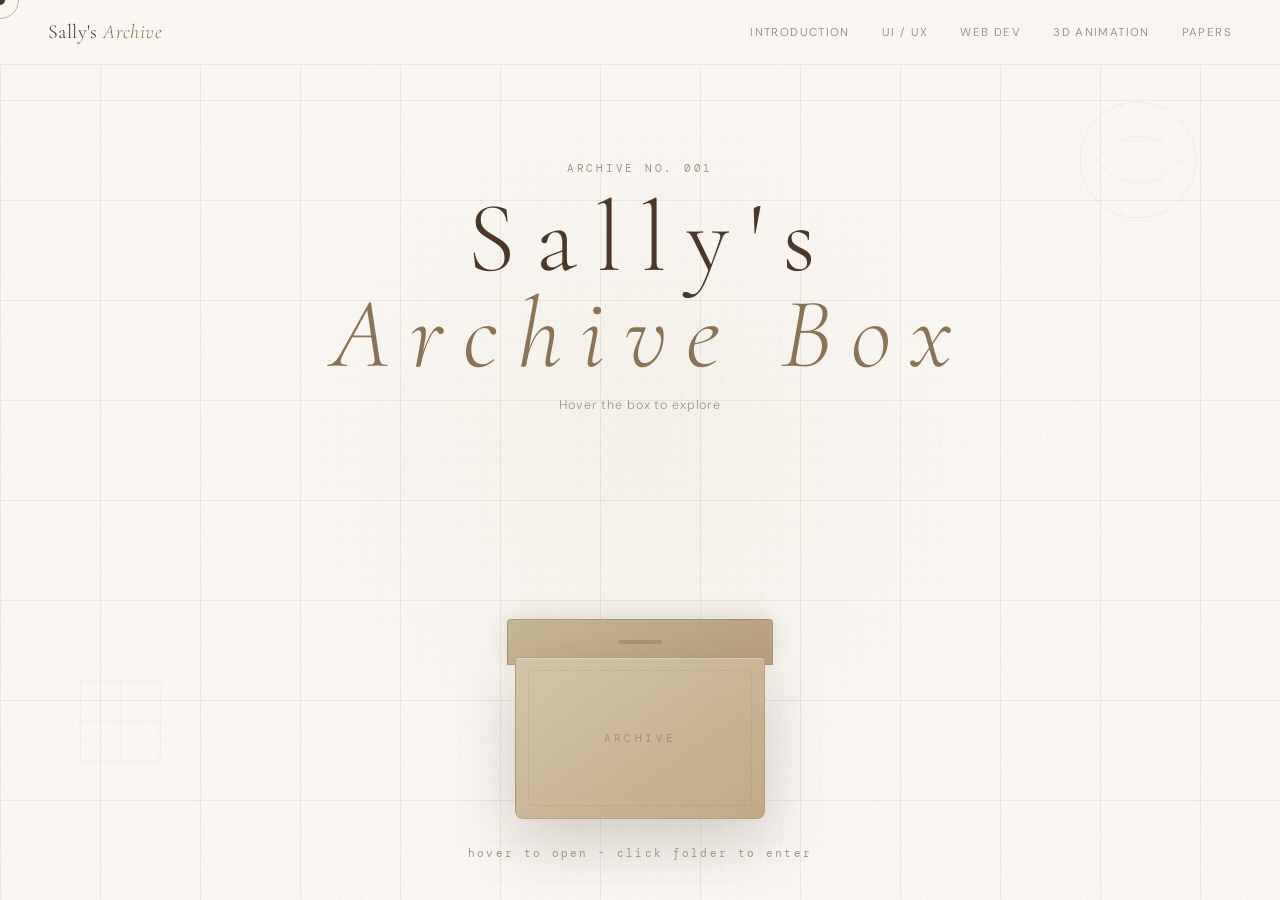
==== commit 16b83338: "update final portfolio" ====
--- a/vanilla/index.html
+++ b/vanilla/index.html
@@ -1,14 +1,20 @@
 <!DOCTYPE html>
 <html lang="en">
+
 <head>
   <meta charset="UTF-8">
   <meta name="viewport" content="width=device-width, initial-scale=1.0">
   <title>Sally's Archive Box</title>
   <link rel="preconnect" href="https://fonts.googleapis.com">
   <link rel="preconnect" href="https://fonts.gstatic.com" crossorigin>
-  <link href="https://fonts.googleapis.com/css2?family=Cormorant+Garamond:ital,wght@0,300;0,400;0,500;0,600;1,300;1,400;1,500&family=DM+Sans:wght@300;400;500&family=DM+Mono:wght@300;400&display=swap" rel="stylesheet">
+  <link rel="stylesheet" href="https://cdnjs.cloudflare.com/ajax/libs/font-awesome/6.5.2/css/all.min.css">
+  <link
+    href="https://fonts.googleapis.com/css2?family=Cormorant+Garamond:ital,wght@0,300;0,400;0,500;0,600;1,300;1,400;1,500&family=DM+Sans:wght@300;400;500&family=DM+Mono:wght@300;400&display=swap"
+    rel="stylesheet">
+
   <link rel="stylesheet" href="style.css">
 </head>
+
 <body>
   <!-- Custom cursor -->
   <div class="cursor-dot" id="cursorDot"></div>
@@ -31,106 +37,143 @@
 
   <!-- Back button (hidden on landing) -->
   <button id="backBtn" class="back-btn" data-nav="landing">
-    <svg width="14" height="14" viewBox="0 0 14 14" fill="none"><path d="M9 2L4 7l5 5" stroke="currentColor" stroke-width="1.5" stroke-linecap="round" stroke-linejoin="round"/></svg>
+    <svg width="14" height="14" viewBox="0 0 14 14" fill="none">
+      <path d="M9 2L4 7l5 5" stroke="currentColor" stroke-width="1.5" stroke-linecap="round" stroke-linejoin="round" />
+    </svg>
     Archive Box
   </button>
 
-  <!-- ══════════════════════════════════════════════ -->
-  <!-- PAGE WRAPPER — only one section visible at a time -->
-  <!-- ══════════════════════════════════════════════ -->
+
+  <!-- PAGE WRAPPER  only one section visible at a time -->
   <div id="pageWrapper">
 
-    <!-- ═══════ LANDING ═══════ -->
-    <section id="landing" class="section-panel graph-bg active" style="min-height:100vh;padding-top:80px;display:flex;flex-direction:column;align-items:center;justify-content:center;position:relative;overflow:hidden">
+    <!--  LANDING  -->
+    <section id="landing" class="section-panel graph-bg active"
+      style="min-height:100vh;padding-top:80px;display:flex;flex-direction:column;align-items:center;justify-content:center;position:relative;overflow:hidden">
       <!-- Ambient glow -->
-      <div style="position:absolute;width:700px;height:700px;border-radius:50%;background:radial-gradient(circle,rgba(139,115,85,0.055)0%,transparent 70%);top:50%;left:50%;transform:translate(-50%,-50%);pointer-events:none"></div>
+      <div
+        style="position:absolute;width:700px;height:700px;border-radius:50%;background:radial-gradient(circle,rgba(139,115,85,0.055)0%,transparent 70%);top:50%;left:50%;transform:translate(-50%,-50%);pointer-events:none">
+      </div>
 
       <!-- Doodles -->
       <svg class="doodle" style="top:90px;right:72px;width:140px;height:140px;opacity:0.1" viewBox="0 0 140 140">
-        <circle cx="70" cy="70" r="58" stroke="rgba(139,115,85,0.9)" stroke-width="1" fill="none" stroke-dasharray="5 8" class="path-draw"/>
-        <path d="M28,70 Q70,22 112,70 Q70,118 28,70" stroke="rgba(139,115,85,0.65)" stroke-width="1" fill="none" class="path-draw"/>
+        <circle cx="70" cy="70" r="58" stroke="rgba(139,115,85,0.9)" stroke-width="1" fill="none" stroke-dasharray="5 8"
+          class="path-draw" />
+        <path d="M28,70 Q70,22 112,70 Q70,118 28,70" stroke="rgba(139,115,85,0.65)" stroke-width="1" fill="none"
+          class="path-draw" />
       </svg>
       <svg class="doodle" style="bottom:130px;left:72px;width:96px;height:96px;opacity:0.08" viewBox="0 0 96 96">
-        <rect x="8" y="8" width="80" height="80" rx="4" stroke="rgba(139,115,85,0.9)" stroke-width="1" fill="none" stroke-dasharray="4 6" class="path-draw"/>
-        <line x1="8" y1="48" x2="88" y2="48" stroke="rgba(139,115,85,0.5)" stroke-width="1" class="path-draw"/>
-        <line x1="48" y1="8" x2="48" y2="88" stroke="rgba(139,115,85,0.5)" stroke-width="1" class="path-draw"/>
+        <rect x="8" y="8" width="80" height="80" rx="4" stroke="rgba(139,115,85,0.9)" stroke-width="1" fill="none"
+          stroke-dasharray="4 6" class="path-draw" />
+        <line x1="8" y1="48" x2="88" y2="48" stroke="rgba(139,115,85,0.5)" stroke-width="1" class="path-draw" />
+        <line x1="48" y1="8" x2="48" y2="88" stroke="rgba(139,115,85,0.5)" stroke-width="1" class="path-draw" />
       </svg>
 
       <!-- Landing text -->
       <div style="text-align:center;position:relative;z-index:10;margin-bottom:56px">
-        <div style="font-family:var(--mono);font-size:10.5px;letter-spacing:0.26em;text-transform:uppercase;color:var(--warm-gray);margin-bottom:16px">Creative Portfolio — Archive No. 001</div>
-        <h1 id="landingTitle" style="font-family:var(--serif);font-size:clamp(56px,8vw,100px);font-weight:300;line-height:0.96;color:var(--dark-brown);letter-spacing:-0.02em"></h1>
-        <p style="font-family:var(--sans);font-size:12.5px;color:var(--warm-gray);letter-spacing:0.07em;font-weight:300;margin-top:14px">Hover the box to explore</p>
+        <div
+          style="font-family:var(--mono);font-size:10.5px;letter-spacing:0.26em;text-transform:uppercase;color:var(--warm-gray);margin-bottom:16px">
+          Archive No. 001</div>
+        <h1 id="landingTitle"
+          style="font-family:var(--serif);font-size:clamp(56px,8vw,100px);font-weight:300;line-height:0.96;color:var(--dark-brown);letter-spacing:-0.02em">
+        </h1>
+        <p
+          style="font-family:var(--sans);font-size:12.5px;color:var(--warm-gray);letter-spacing:0.07em;font-weight:300;margin-top:14px">
+          Hover the box to explore</p>
       </div>
 
       <!-- Box + Folders scene -->
       <div id="boxScene" class="box-scene" style="position:relative;width:430px;height:350px">
         <!-- Trajectory arc -->
-        <svg style="position:absolute;top:55px;left:50%;transform:translateX(-50%);width:380px;height:80px;pointer-events:none" viewBox="0 0 380 80" fill="none">
-          <path class="traj-path" d="M 40 74 Q 95 14 190 6 Q 285 14 340 74" stroke="rgba(139,115,85,0.32)" stroke-width="1" stroke-dasharray="4 6"/>
+        <svg
+          style="position:absolute;top:55px;left:50%;transform:translateX(-50%);width:380px;height:80px;pointer-events:none"
+          viewBox="0 0 380 80" fill="none">
+          <path class="traj-path" d="M 40 74 Q 95 14 190 6 Q 285 14 340 74" stroke="rgba(139,115,85,0.32)"
+            stroke-width="1" stroke-dasharray="4 6" />
         </svg>
 
         <!-- Folders -->
-        <button class="folder-item f1" data-nav="intro" style="position:absolute;left:30px;top:50px;width:78px;height:94px;background:#5C7A5C" data-hover>
+        <button class="folder-item f1" data-nav="intro"
+          style="position:absolute;left:30px;top:50px;width:78px;height:94px;background:#5C7A5C" data-hover>
           <div class="folder-tip">Introduction</div>
           <span>Intro</span>
         </button>
-        <button class="folder-item f2" data-nav="uiux" style="position:absolute;left:100px;top:18px;width:78px;height:94px;background:#C9A84C" data-hover>
+        <button class="folder-item f2" data-nav="uiux"
+          style="position:absolute;left:100px;top:18px;width:78px;height:94px;background:#C9A84C" data-hover>
           <div class="folder-tip">UI / UX</div>
           <span>UI/UX</span>
         </button>
-        <button class="folder-item f3" data-nav="webdev" style="position:absolute;left:170px;top:6px;width:78px;height:94px;background:#4A6B8A" data-hover>
+        <button class="folder-item f3" data-nav="webdev"
+          style="position:absolute;left:170px;top:6px;width:78px;height:94px;background:#4A6B8A" data-hover>
           <div class="folder-tip">Web Dev</div>
           <span>Web Dev</span>
         </button>
-        <button class="folder-item f4" data-nav="anim3d" style="position:absolute;left:240px;top:18px;width:78px;height:94px;background:#9A4A4A" data-hover>
+        <button class="folder-item f4" data-nav="anim3d"
+          style="position:absolute;left:240px;top:18px;width:78px;height:94px;background:#9A4A4A" data-hover>
           <div class="folder-tip">3D Animation</div>
           <span>3D</span>
         </button>
-        <button class="folder-item f5" data-nav="papers" style="position:absolute;left:310px;top:50px;width:78px;height:94px;background:#C47A8A" data-hover>
+        <button class="folder-item f5" data-nav="papers"
+          style="position:absolute;left:310px;top:50px;width:78px;height:94px;background:#C47A8A" data-hover>
           <div class="folder-tip">Papers</div>
           <span>Papers</span>
         </button>
 
         <!-- Archive Box -->
         <div style="position:absolute;bottom:0;left:50%;transform:translateX(-50%);width:250px;height:200px">
-          <div class="box-lid" style="position:absolute;top:0;left:-8px;right:-8px;height:46px;background:linear-gradient(145deg,#C8B896,#B8A07E);border-radius:4px 4px 0 0;border:1px solid rgba(139,115,85,0.38);box-shadow:0 -4px 22px rgba(74,55,40,0.13)">
-            <div style="position:absolute;left:50%;top:50%;transform:translate(-50%,-50%);width:44px;height:4px;background:rgba(74,55,40,0.2);border-radius:2px"></div>
+          <div class="box-lid"
+            style="position:absolute;top:0;left:-8px;right:-8px;height:46px;background:linear-gradient(145deg,#C8B896,#B8A07E);border-radius:4px 4px 0 0;border:1px solid rgba(139,115,85,0.38);box-shadow:0 -4px 22px rgba(74,55,40,0.13)">
+            <div
+              style="position:absolute;left:50%;top:50%;transform:translate(-50%,-50%);width:44px;height:4px;background:rgba(74,55,40,0.2);border-radius:2px">
+            </div>
           </div>
           <div class="box-body-wrap" style="position:absolute;bottom:0;left:50%;transform:translateX(-50%);width:100%">
-            <div style="height:162px;background:linear-gradient(145deg,#D4C5A9,#C0AA88);border-radius:4px 4px 8px 8px;border:1px solid rgba(139,115,85,0.38);box-shadow:0 22px 64px rgba(74,55,40,0.24),inset 0 1px 0 rgba(255,255,255,0.28);position:relative">
+            <div
+              style="height:162px;background:linear-gradient(145deg,#D4C5A9,#C0AA88);border-radius:4px 4px 8px 8px;border:1px solid rgba(139,115,85,0.38);box-shadow:0 22px 64px rgba(74,55,40,0.24),inset 0 1px 0 rgba(255,255,255,0.28);position:relative">
               <div style="position:absolute;inset:12px;border:1px dashed rgba(139,115,85,0.22);border-radius:2px"></div>
-              <span style="position:absolute;top:50%;left:50%;transform:translate(-50%,-50%);font-family:var(--mono);font-size:10.5px;letter-spacing:0.32em;color:rgba(74,55,40,0.3)">ARCHIVE</span>
-            </div>
-          </div>
-        </div>
-      </div>
-
-      <p style="position:absolute;bottom:40px;text-align:center;font-family:var(--mono);font-size:10.5px;letter-spacing:0.22em;color:var(--warm-gray);animation:blink 2s ease-in-out infinite">hover to open — click folder to enter</p>
+              <span
+                style="position:absolute;top:50%;left:50%;transform:translate(-50%,-50%);font-family:var(--mono);font-size:10.5px;letter-spacing:0.32em;color:rgba(74,55,40,0.3)">ARCHIVE</span>
+            </div>
+          </div>
+        </div>
+      </div>
+
+      <p
+        style="position:absolute;bottom:40px;text-align:center;font-family:var(--mono);font-size:10.5px;letter-spacing:0.22em;color:var(--warm-gray);animation:blink 2s ease-in-out infinite">
+        hover to open - click folder to enter</p>
     </section>
 
-    <!-- ═══════ INTRODUCTION ═══════ -->
-    <section id="intro" class="section-panel intro-bg" style="padding:120px 0 80px;min-height:100vh;position:relative;display:none">
+    <!--  INTRODUCTION  -->
+    <section id="intro" class="section-panel intro-bg"
+      style="padding:120px 0 80px;min-height:100vh;position:relative;display:none">
       <!-- Doodles -->
       <svg class="doodle" style="top:120px;right:64px;width:130px;height:130px;opacity:0.12" viewBox="0 0 130 130">
-        <circle cx="65" cy="65" r="55" stroke="rgba(139,115,85,0.9)" stroke-width="1" fill="none" stroke-dasharray="5 7" class="path-draw"/>
-        <path d="M35,65 Q65,25 95,65 Q65,105 35,65" stroke="rgba(139,115,85,0.7)" stroke-width="1" fill="none" class="path-draw"/>
+        <circle cx="65" cy="65" r="55" stroke="rgba(139,115,85,0.9)" stroke-width="1" fill="none" stroke-dasharray="5 7"
+          class="path-draw" />
+        <path d="M35,65 Q65,25 95,65 Q65,105 35,65" stroke="rgba(139,115,85,0.7)" stroke-width="1" fill="none"
+          class="path-draw" />
       </svg>
       <svg class="doodle" style="bottom:100px;left:48px;width:90px;height:90px;opacity:0.08" viewBox="0 0 90 90">
-        <path d="M10,45 Q45,5 80,45 Q45,85 10,45" stroke="rgba(139,115,85,0.9)" stroke-width="1" fill="none" class="path-draw"/>
+        <path d="M10,45 Q45,5 80,45 Q45,85 10,45" stroke="rgba(139,115,85,0.9)" stroke-width="1" fill="none"
+          class="path-draw" />
       </svg>
 
-      <div class="section-header"><div class="section-tag">File No. 001</div><h2 class="section-title">Personal <em>Archive File</em></h2></div>
+      <div class="section-header">
+        <div class="section-tag">File No. 001</div>
+        <h2 class="section-title">Personal <em>Archive File</em></h2>
+      </div>
 
       <div class="intro-grid">
         <!-- PROFILE -->
         <div class="paper-card reveal" style="grid-column:span 1;text-align:center">
           <div class="profile-img" style="padding:0;overflow:hidden;background:none">
-            <img src="assets/Sally.png" alt="Sally Tran" style="width:100%;height:100%;object-fit:cover;border-radius:50%">
+            <img src="assets/Sally.png" alt="Sally Tran"
+              style="width:100%;height:100%;object-fit:cover;border-radius:50%">
           </div>
           <div class="label-mono">Subject</div>
           <div class="name-serif">Sally Tran</div>
-          <div class="desc-text">Designer, developer & researcher exploring the intersection of AI, communication, and human experience.</div>
+          <div class="desc-text">Designer, developer & researcher exploring the intersection of AI, communication, and
+            human experience.</div>
           <div style="display:flex;align-items:center;justify-content:center;gap:8px;margin-top:16px">
             <div style="width:7px;height:7px;border-radius:50%;background:var(--folder-green)"></div>
             <span style="font-size:11.5px;color:var(--warm-gray)">Available for work</span>
@@ -142,8 +185,14 @@
           <div class="stamp">FILE<br>OPEN</div>
           <div class="label-mono">About Me</div>
           <div class="name-serif">Who I Am</div>
-          <p class="desc-text">I'm a multidisciplinary creator studying Information Communication at Yuan Ze University. With a background spanning UI/UX design, web development, 3D animation, and AI research, I build things that feel considered — products that invite users to linger, explore, and remember.</p>
-          <p class="desc-text" style="margin-top:12px">Currently working as a Research Assistant in Prof. Fang's AI Lab and a Teaching Assistant at Yuan Ze. Open to collaboration and creative opportunities.</p>
+          <h2 class="intro-greeting">
+            Hello! My name is Sally!
+          </h2>
+          <p class="desc-text">I'm a multidisciplinary creator studying Information Communication at Yuan Ze University.
+            With a background spanning UI/UX design, web development, 3D animation, and AI research, I build things that
+            feel considered products that invite users to linger, explore, and remember.</p>
+          <p class="desc-text" style="margin-top:12px">Currently working as a Research Assistant in Prof. Fang's AI Lab
+            and a Teaching Assistant at Yuan Ze. Open to collaboration and creative opportunities.</p>
         </div>
 
         <!-- SKILLS -->
@@ -152,11 +201,15 @@
           <div class="name-serif">Toolkit</div>
           <div style="margin-bottom:14px">
             <div class="label-mono" style="margin-bottom:8px">DESIGN</div>
-            <div><span class="skill-tag">Figma</span><span class="skill-tag">Adobe XD</span><span class="skill-tag">Illustrator</span><span class="skill-tag">After Effects</span><span class="skill-tag">Blender</span><span class="skill-tag">Unity</span></div>
+            <div><span class="skill-tag">Figma</span><span class="skill-tag">Adobe Photoshop</span><span
+                class="skill-tag">Illustrator</span><span class="skill-tag">After Effects</span><span
+                class="skill-tag">Maya</span><span class="skill-tag">Unity</span></div>
           </div>
           <div>
             <div class="label-mono" style="margin-bottom:8px">DEVELOPMENT</div>
-            <div><span class="skill-tag">HTML / CSS</span><span class="skill-tag">JavaScript</span><span class="skill-tag">React</span><span class="skill-tag">VS Code</span><span class="skill-tag">Three.js</span><span class="skill-tag">WebGL</span></div>
+            <div><span class="skill-tag">HTML / CSS</span><span class="skill-tag">JavaScript</span><span
+                class="skill-tag">C++</span><span class="skill-tag">VS Code</span><span class="skill-tag">Python</span>
+            </div>
           </div>
         </div>
 
@@ -165,280 +218,456 @@
           <div class="paperclip"></div>
           <div class="label-mono">Education</div>
           <div class="name-serif" style="font-size:22px">Academic Record</div>
-          <div class="timeline-dot-item"><div class="dot" style="background:var(--brown)"></div><div><div class="label-mono-sm">2023 – Present</div><div class="item-title">B.S. Information Communication</div><div class="item-sub">Yuan Ze University</div></div></div>
-          <div class="timeline-dot-item"><div class="dot" style="background:var(--brown)"></div><div><div class="label-mono-sm">2024</div><div class="item-title">AI Competition</div><div class="item-sub">Prof. Fang Research Lab</div></div></div>
-          <div class="timeline-dot-item"><div class="dot" style="background:var(--brown)"></div><div><div class="label-mono-sm">2024</div><div class="item-title">Teaching Assistant</div><div class="item-sub">Yuan Ze University</div></div></div>
+          <div class="timeline-dot-item">
+            <div class="dot" style="background:var(--brown)"></div>
+            <div>
+              <div class="label-mono-sm">2025</div>
+              <div class="item-title">CyberSpace 2025</div>
+              <div class="item-sub">Automatic Customer Clustering Service Prototype Design by Hybrid
+                Methods - AI approach</div>
+            </div>
+          </div>
+          <div class="timeline-dot-item">
+            <div class="dot" style="background:var(--brown)"></div>
+            <div>
+              <div class="label-mono-sm">2025</div>
+              <div class="item-title">20th International Congress on Advanced Applied Informatics</div>
+              <div class="item-sub">From Virtual Romance to Tangible Risk Awareness: Designing a Board Game to
+                Physicalize Online Dating Fraud Scenarios</div>
+            </div>
+          </div>
+          <div class="timeline-dot-item">
+            <div class="dot" style="background:var(--brown)"></div>
+            <div>
+              <div class="label-mono-sm">2026</div>
+              <div class="item-title">International Conference on Innovation, Management and Knowledge
+                Community.</div>
+              <div class="item-sub">An AI-Based Pipeline for Personalized Learning Path Generation
+                from Hand-Graded Examination Documents.</div>
+            </div>
+          </div>
         </div>
 
         <!-- EXPERIENCE -->
         <div class="paper-card reveal" style="animation-delay:0.4s">
           <div class="label-mono">Experience</div>
           <div class="name-serif" style="font-size:22px">Work Record</div>
-          <div class="timeline-dot-item"><div class="dot" style="background:var(--folder-blue)"></div><div><div class="label-mono-sm">2024 – Present</div><div class="item-title">Research Assistant</div><div class="item-sub">Prof. Fang's AI Research Lab — Deep Learning</div></div></div>
-          <div class="timeline-dot-item"><div class="dot" style="background:var(--folder-yellow)"></div><div><div class="label-mono-sm">2024</div><div class="item-title">Teaching Assistant</div><div class="item-sub">Yuan Ze University — Taipei</div></div></div>
-          <div class="timeline-dot-item"><div class="dot" style="background:var(--folder-green)"></div><div><div class="label-mono-sm">2024</div><div class="item-title">AI Competition</div><div class="item-sub">Machine Learning & Data Science</div></div></div>
+          <div class="timeline-dot-item">
+            <div class="dot" style="background:var(--folder-blue)"></div>
+            <div>
+              <div class="label-mono-sm">2025 - Present</div>
+              <div class="item-title">Research Assistant</div>
+              <div class="item-sub">Prof.Fang's Research Lab</div>
+            </div>
+          </div>
+          <div class="timeline-dot-item">
+            <div class="dot" style="background:var(--folder-yellow)"></div>
+            <div>
+              <div class="label-mono-sm">2025</div>
+              <div class="item-title">Teaching Assistant</div>
+              <div class="item-sub">Yuan Ze University</div>
+            </div>
+          </div>
+          <div class="timeline-dot-item">
+            <div class="dot" style="background:var(--folder-green)"></div>
+            <div>
+              <div class="label-mono-sm">2025 - Present</div>
+              <div class="item-title">Participant</div>
+              <div class="item-sub">AI Conference</div>
+            </div>
+          </div>
         </div>
 
         <!-- LANGUAGES & CONTACT -->
         <div class="paper-card reveal" style="grid-column:span 1;animation-delay:0.5s">
           <div class="label-mono">Languages & Contact</div>
           <div class="name-serif" style="font-size:20px">Languages</div>
-          <div class="timeline-dot-item"><div class="dot" style="width:7px;height:7px;background:var(--folder-green)"></div><div><div class="item-title">Vietnamese</div><div class="item-sub">Native</div></div></div>
-          <div class="timeline-dot-item"><div class="dot" style="width:7px;height:7px;background:var(--folder-blue)"></div><div><div class="item-title">Chinese</div><div class="item-sub">B2 TOCFL</div></div></div>
-          <div class="timeline-dot-item"><div class="dot" style="width:7px;height:7px;background:var(--folder-pink)"></div><div><div class="item-title">English</div><div class="item-sub">710 TOEIC</div></div></div>
+          <div class="timeline-dot-item">
+            <div class="dot" style="width:7px;height:7px;background:var(--folder-green)"></div>
+            <div>
+              <div class="item-title">Vietnamese</div>
+              <div class="item-sub">Native</div>
+            </div>
+          </div>
+          <div class="timeline-dot-item">
+            <div class="dot" style="width:7px;height:7px;background:var(--folder-blue)"></div>
+            <div>
+              <div class="item-title">Chinese</div>
+              <div class="item-sub">B2 TOCFL</div>
+            </div>
+          </div>
+          <div class="timeline-dot-item">
+            <div class="dot" style="width:7px;height:7px;background:var(--folder-pink)"></div>
+            <div>
+              <div class="item-title">English</div>
+              <div class="item-sub">710 TOEIC</div>
+            </div>
+          </div>
           <div class="name-serif" style="font-size:20px;margin:18px 0 12px">Get in Touch</div>
-          <div style="display:flex;align-items:center;gap:8px;margin-bottom:7px"><div style="width:6px;height:6px;border-radius:50%;background:var(--folder-green);flex-shrink:0"></div><span class="contact-text">tranngockhanh28112005@gmail.com</span></div>
-          <div style="display:flex;align-items:center;gap:8px;margin-bottom:7px"><div style="width:6px;height:6px;border-radius:50%;background:var(--folder-blue);flex-shrink:0"></div><span class="contact-text">linkedin.com/in/sallytran</span></div>
-          <div style="display:flex;align-items:center;gap:8px;margin-bottom:7px"><div style="width:6px;height:6px;border-radius:50%;background:var(--folder-pink);flex-shrink:0"></div><span class="contact-text">behance.net/sallytran</span></div>
+          <div style="display:flex;align-items:center;gap:8px;margin-bottom:7px">
+            <div style="width:6px;height:6px;border-radius:50%;background:var(--folder-green);flex-shrink:0"></div><span
+              class="contact-text">tranngockhanh28112005@gmail.com</span>
+          </div>
+          <div style="display:flex;align-items:center;gap:8px;margin-bottom:7px">
+            <div style="width:6px;height:6px;border-radius:50%;background:var(--folder-blue);flex-shrink:0"></div><span
+              class="contact-text">instagram: n_khanhs__</span>
+          </div>
+          <div style="display:flex;align-items:center;gap:8px;margin-bottom:7px">
+            <div style="width:6px;height:6px;border-radius:50%;background:var(--folder-pink);flex-shrink:0"></div><span
+              class="contact-text">phone number: 0901 171 069</span>
+          </div>
         </div>
       </div>
     </section>
 
-    <!-- ═══════ UI/UX ═══════ -->
-    <section id="uiux" class="section-panel uiux-bg" style="padding:120px 48px 80px;min-height:100vh;position:relative;display:none">
+    <!--  UI/UX  -->
+    <section id="uiux" class="section-panel uiux-bg"
+      style="padding:120px 48px 80px;min-height:100vh;position:relative;display:none">
       <svg class="doodle" style="top:160px;left:48px;width:100px;height:100px;opacity:0.1" viewBox="0 0 100 100">
-        <path d="M10,50 Q30,10 50,50 Q70,90 90,50" stroke="rgba(139,115,85,0.9)" stroke-width="1.5" fill="none" class="path-draw"/>
-        <circle cx="10" cy="50" r="3" fill="rgba(139,115,85,0.5)"/><circle cx="50" cy="50" r="3" fill="rgba(139,115,85,0.5)"/><circle cx="90" cy="50" r="3" fill="rgba(139,115,85,0.5)"/>
+        <path d="M10,50 Q30,10 50,50 Q70,90 90,50" stroke="rgba(139,115,85,0.9)" stroke-width="1.5" fill="none"
+          class="path-draw" />
+        <circle cx="10" cy="50" r="3" fill="rgba(139,115,85,0.5)" />
+        <circle cx="50" cy="50" r="3" fill="rgba(139,115,85,0.5)" />
+        <circle cx="90" cy="50" r="3" fill="rgba(139,115,85,0.5)" />
       </svg>
 
-      <div class="section-header"><div class="section-tag">File No. 002</div><h2 class="section-title">Design <em>Workspace</em></h2></div>
+      <div class="section-header">
+        <div class="section-tag">File No. 002</div>
+        <h2 class="section-title">Design <em>Workspace</em></h2>
+      </div>
 
       <div class="uiux-grid">
+
         <!-- Ticket Booking -->
         <div class="project-card reveal">
           <div style="height:5px;background:var(--folder-yellow)"></div>
           <div class="tape" style="left:38px;width:58px;background:rgba(201,168,76,0.35);transform:rotate(-1deg)"></div>
           <div class="paperclip"></div>
+
+          <div class="project-banner">
+            <div class="banner-stamp">SELECTED WORK</div>
+            <img src="assets/TicketAppBanner.png" alt="Ticket Booking App Banner">
+          </div>
+
           <div style="padding:26px 24px 18px">
-            <div class="label-mono">Project 01 — UI/UX</div>
+            <div class="label-mono">Project 01 - UI/UX</div>
             <div class="project-title">Ticket Booking App</div>
-            <div class="desc-text">A seamless event ticketing experience designed for speed and delight. From discovery to checkout in under 60 seconds.</div>
-          </div>
-          <div class="mock-area light-mock">
-            <div class="mock-phone float-a"><div style="margin-top:20px"><div class="mock-bar"></div><div class="mock-bar" style="width:60%;opacity:0.4"></div><div style="width:32px;height:32px;border-radius:50%;background:var(--folder-yellow);opacity:0.28;margin:8px auto"></div><div class="mock-bar" style="width:80%"></div><div class="mock-bar" style="background:var(--folder-yellow);opacity:0.45;margin-top:12px"></div></div></div>
-            <div class="mock-phone float-b" style="transform:rotate(5deg) translateY(10px);opacity:0.65"><div style="margin-top:20px"><div class="mock-bar"></div><div style="width:28px;height:28px;border-radius:50%;background:var(--brown);opacity:0.2;margin:10px auto"></div><div class="mock-bar" style="opacity:0.35"></div></div></div>
-            <div class="sticky" style="background:#FDEEA0;transform:rotate(3deg);top:18px;right:18px;width:82px">User flow ↗\n3 taps to buy</div>
-            <div class="sticky" style="background:#C8E6C9;transform:rotate(-4deg);bottom:18px;left:18px;width:82px">Research done ✓</div>
-          </div>
-          <div style="padding:14px 24px 6px;display:flex;gap:8px;flex-wrap:wrap"><span class="proj-tag">Figma</span><span class="proj-tag">User Research</span><span class="proj-tag">Prototyping</span><span class="proj-tag">iOS Design</span></div>
-          <div style="padding:8px 24px 24px"><button class="open-btn" data-case="ticket">Open Case Study →</button></div>
+            <div class="desc-text">
+              Your next adventure is just a tap away. Explore the world with seamless booking.
+            </div>
+          </div>
+
+          <div style="padding:14px 24px 6px;display:flex;gap:8px;flex-wrap:wrap">
+            <span class="proj-tag">Figma</span>
+            <span class="proj-tag">User Research</span>
+            <span class="proj-tag">Prototyping</span>
+            <span class="proj-tag">iOS Design</span>
+          </div>
+
+          <div style="padding:8px 24px 24px">
+            <button class="open-btn" data-case="ticket">
+              Open Case Study <i class="fa-solid fa-arrow-right"></i>
+            </button>
+          </div>
         </div>
 
         <!-- Coffee Ordering -->
         <div class="project-card reveal" style="animation-delay:0.1s">
           <div style="height:5px;background:#A87878"></div>
-          <div class="tape" style="left:38px;width:58px;background:rgba(168,120,120,0.32);transform:rotate(-1deg)"></div>
+          <div class="tape" style="left:38px;width:58px;background:rgba(168,120,120,0.32);transform:rotate(-1deg)">
+          </div>
           <div class="paperclip"></div>
+
+          <div class="project-banner">
+            <div class="banner-stamp">SELECTED WORK</div>
+            <img src="assets/CoffeeBanner.png" alt="Coffee Ordering App Banner">
+          </div>
+
           <div style="padding:26px 24px 18px">
-            <div class="label-mono">Project 02 — UI/UX</div>
+            <div class="label-mono">Project 02 - UI/UX</div>
             <div class="project-title">Coffee Ordering App</div>
-            <div class="desc-text">A warm, sensory-driven ordering experience that makes every cup feel personal. Designed for the ritual of coffee.</div>
-          </div>
-          <div class="mock-area dark-mock">
-            <div class="phone-img float-a" style="transform:rotate(-5deg) translateY(-8px)"><img src="assets/1.png" alt="splash"></div>
-            <div class="phone-img float-b" style="transform:rotate(0deg) translateY(-14px) scale(1.08);z-index:3"><img src="assets/4.png" alt="sign-up"></div>
-            <div class="phone-img float-a" style="transform:rotate(5deg) translateY(-8px)"><img src="assets/6.png" alt="menu"></div>
-            <div class="sticky" style="background:#FFD7B5;transform:rotate(-3deg);top:18px;right:18px;width:82px">Warm palette\n= cozy feel</div>
-            <div class="sticky" style="background:#C8E6C9;transform:rotate(2deg);bottom:18px;left:18px;width:82px">5 user tests ↑</div>
-          </div>
-          <div style="padding:14px 24px 6px;display:flex;gap:8px;flex-wrap:wrap"><span class="proj-tag">Figma</span><span class="proj-tag">Brand Design</span><span class="proj-tag">Usability Test</span><span class="proj-tag">Android</span></div>
-          <div style="padding:8px 24px 24px"><button class="open-btn" data-case="coffee">Open Case Study →</button></div>
+            <div class="desc-text">
+              Skip the lines and premium-craft your morning ritual with just a single tap.
+            </div>
+          </div>
+
+          <div style="padding:14px 24px 6px;display:flex;gap:8px;flex-wrap:wrap">
+            <span class="proj-tag">Figma</span>
+            <span class="proj-tag">Brand Design</span>
+            <span class="proj-tag">Usability Test</span>
+            <span class="proj-tag">Android</span>
+          </div>
+
+          <div style="padding:8px 24px 24px">
+            <button class="open-btn" data-case="coffee">
+              Open Case Study <i class="fa-solid fa-arrow-right"></i>
+            </button>
+          </div>
         </div>
       </div>
     </section>
 
-    <!-- ═══════ WEB DEV ═══════ -->
-    <section id="webdev" class="section-panel webdev-bg" style="min-height:100vh;color:var(--cream);position:relative;display:none">
-      <div style="position:absolute;inset:0;pointer-events:none;background:radial-gradient(ellipse at 20% 50%,rgba(74,107,138,0.12)0%,transparent 60%),radial-gradient(ellipse at 80% 20%,rgba(92,122,92,0.08)0%,transparent 60%)"></div>
+    <!-- WEB DEV -->
+    <section id="webdev" class="section-panel webdev-bg"
+      style="min-height:100vh;color:var(--cream);position:relative;display:none">
 
       <div style="padding:120px 0 0;position:relative;z-index:1">
-        <div class="section-header dark"><div class="section-tag" style="color:rgba(212,197,169,0.45)">File No. 003</div><h2 class="section-title" style="color:var(--cream)">Developer's <em>Workbench</em></h2></div>
-        <div style="text-align:center;margin-bottom:56px">
-          <div style="display:inline-flex;align-items:center;gap:10px;padding:8px 20px;border:1px solid rgba(255,255,255,0.08);border-radius:2px;font-family:var(--mono);font-size:10px;letter-spacing:0.2em;color:rgba(212,197,169,0.45);text-transform:uppercase">
-            <span style="width:6px;height:6px;border-radius:50%;background:#28CA41;display:inline-block;animation:orbPulse 2s ease-in-out infinite"></span>
-            Single Project — Personal Portfolio Website
-          </div>
-        </div>
-      </div>
-
-      <!-- Browser mockup -->
-      <div class="reveal" style="max-width:1100px;margin:0 auto;padding:0 48px;position:relative;z-index:1">
-        <div class="terminal-card" style="border-radius:12px">
-          <div style="background:rgba(255,255,255,0.05);padding:10px 16px;display:flex;align-items:center;gap:8px;border-bottom:1px solid rgba(255,255,255,0.07)">
-            <div style="width:12px;height:12px;border-radius:50%;background:#FF5F57"></div>
-            <div style="width:12px;height:12px;border-radius:50%;background:#FFBD2E"></div>
-            <div style="width:12px;height:12px;border-radius:50%;background:#28CA41"></div>
-            <div style="flex:1;background:rgba(255,255,255,0.05);border-radius:4px;padding:5px 14px;font-family:var(--mono);font-size:11px;color:rgba(212,197,169,0.38);margin-left:8px">https://sallytran.co</div>
-            <div style="font-family:var(--mono);font-size:10px;color:#28CA41;letter-spacing:0.05em">✓ Live</div>
-          </div>
-          <div style="height:420px;background:linear-gradient(180deg,#FAF7F2 0%,#F0EAE0 100%);position:relative;overflow:hidden;display:flex;align-items:center;justify-content:center">
-            <div style="position:absolute;inset:0;background-image:linear-gradient(rgba(139,115,85,0.06) 1px,transparent 1px),linear-gradient(90deg,rgba(139,115,85,0.06) 1px,transparent 1px);background-size:30px 30px"></div>
-            <div style="position:absolute;top:0;left:0;right:0;height:44px;background:rgba(250,247,242,0.88);backdrop-filter:blur(10px);border-bottom:1px solid rgba(139,115,85,0.12);display:flex;align-items:center;justify-content:space-between;padding:0 28px">
-              <div style="font-family:var(--serif);font-size:16px;color:#4A3728">Sally's <em style="font-style:italic;color:#8B7355">Archive</em></div>
-              <div style="display:flex;gap:20px"><span style="font-family:var(--mono);font-size:9px;letter-spacing:0.12em;text-transform:uppercase;color:#9E9589">Introduction</span><span style="font-family:var(--mono);font-size:9px;letter-spacing:0.12em;text-transform:uppercase;color:#9E9589">UI/UX</span><span style="font-family:var(--mono);font-size:9px;letter-spacing:0.12em;text-transform:uppercase;color:#9E9589">Web Dev</span><span style="font-family:var(--mono);font-size:9px;letter-spacing:0.12em;text-transform:uppercase;color:#9E9589">3D</span><span style="font-family:var(--mono);font-size:9px;letter-spacing:0.12em;text-transform:uppercase;color:#9E9589">Papers</span></div>
-            </div>
-            <div style="text-align:center;position:relative;z-index:2;margin-top:20px">
-              <div style="font-family:var(--serif);font-size:64px;font-weight:300;color:#4A3728;line-height:0.95;letter-spacing:-0.02em">Sally's<br><em style="font-style:italic;color:#8B7355">Archive Box</em></div>
-              <div style="font-family:var(--mono);font-size:10px;color:#9E9589;margin-top:10px;letter-spacing:0.2em;text-transform:uppercase">Hover the box to explore</div>
-            </div>
-            <div style="position:absolute;bottom:20px;left:50%;transform:translateX(-50%);width:90px;height:68px">
-              <div style="position:absolute;top:0;left:-3px;right:-3px;height:18px;background:linear-gradient(145deg,#C8B896,#B8A07E);border-radius:3px 3px 0 0;border:1px solid rgba(139,115,85,0.4)"></div>
-              <div style="position:absolute;bottom:0;left:0;right:0;height:54px;background:linear-gradient(145deg,#D4C5A9,#C0AA88);border-radius:2px 2px 6px 6px;border:1px solid rgba(139,115,85,0.4)"></div>
-            </div>
-            <div id="featureBadge" style="position:absolute;bottom:20px;right:24px;background:rgba(74,55,40,0.9);border:1px solid rgba(139,115,85,0.3);border-radius:6px;padding:10px 14px;animation:pageEnter 0.4s ease both">
-              <div style="font-family:var(--mono);font-size:9px;color:rgba(212,197,169,0.5);letter-spacing:0.1em;margin-bottom:4px">FEATURE</div>
-              <div id="featureLabel" style="font-family:var(--sans);font-size:11px;color:#D4C5A9;font-weight:500">Parallax Scroll</div>
-            </div>
-          </div>
-        </div>
-      </div>
-
-      <!-- Code + Skills -->
-      <div style="max-width:1100px;margin:0 auto;padding:64px 48px 80px;display:grid;grid-template-columns:1fr 1fr;gap:32px;position:relative;z-index:1">
-        <!-- Code window -->
-        <div class="reveal" style="animation-delay:0.1s">
-          <div class="label-mono-dark">Code Preview</div>
-          <div class="terminal-card">
-            <div style="background:rgba(255,255,255,0.05);padding:10px 14px;display:flex;gap:6px;border-bottom:1px solid rgba(255,255,255,0.06)">
-              <div style="width:10px;height:10px;border-radius:50%;background:#FF5F57"></div>
-              <div style="width:10px;height:10px;border-radius:50%;background:#FFBD2E"></div>
-              <div style="width:10px;height:10px;border-radius:50%;background:#28CA41"></div>
-              <span style="font-family:var(--mono);font-size:10px;color:rgba(212,197,169,0.5);margin-left:8px">parallax.js</span>
-            </div>
-            <div class="code-lines" style="padding:20px 24px">
-              <div class="code-line" style="padding-left:0"><span class="ck" style="color:#7EB8D4">const</span><span class="cr" style="color:rgba(212,197,169,0.42)"> initParallax = () &nbsp;{</span></div>
-              <div class="code-line" style="padding-left:14px"><span class="ck" style="color:#C9A84C">const</span><span class="cr" style="color:rgba(212,197,169,0.42)"> layers = document.querySelectorAll</span></div>
-              <div class="code-line" style="padding-left:28px"><span class="ck" style="color:#7AC47A">(</span><span class="cr" style="color:rgba(212,197,169,0.42)">'[data-depth]'</span></div>
-              <div class="code-line" style="padding-left:14px"><span class="ck" style="color:rgba(212,197,169,0.55)"></span><span class="cr" style="color:rgba(212,197,169,0.42)">)</span></div>
-              <div class="code-line" style="padding-left:14px"><span class="ck" style="color:rgba(212,197,169,0.55)">window</span><span class="cr" style="color:rgba(212,197,169,0.42)">.addEventListener(</span></div>
-              <div class="code-line" style="padding-left:28px"><span class="ck" style="color:#C9A84C">'scroll'</span><span class="cr" style="color:rgba(212,197,169,0.42)">, () => {</span></div>
-              <div class="code-line" style="padding-left:28px"><span class="ck" style="color:rgba(212,197,169,0.55)">layers</span><span class="cr" style="color:rgba(212,197,169,0.42)">.forEach(el => {</span></div>
-              <div class="code-line" style="padding-left:42px"><span class="ck" style="color:#7EB8D4">const</span><span class="cr" style="color:rgba(212,197,169,0.42)"> depth = el.dataset.depth</span></div>
-              <div class="code-line" style="padding-left:42px"><span class="ck" style="color:#7AC47A">el</span><span class="cr" style="color:rgba(212,197,169,0.42)">.style.transform =</span></div>
-              <div class="code-line" style="padding-left:56px"><span class="ck" style="color:#C9A84C">`translateY`</span><span class="cr" style="color:rgba(212,197,169,0.42)">(${scrollY * depth}px)`</span></div>
-              <div class="code-line" style="padding-left:28px"><span class="ck" style="color:rgba(212,197,169,0.55)">})</span><span class="cr"></span></div>
-              <div class="code-line" style="padding-left:14px"><span class="ck" style="color:rgba(212,197,169,0.55)">})</span><span class="cr"></span></div>
-              <div class="code-line" style="padding-left:0"><span class="ck" style="color:#7EB8D4">}</span><span class="cr"></span></div>
-            </div>
-          </div>
-        </div>
-
-        <!-- Tech stack + skills -->
-        <div class="reveal" style="animation-delay:0.15s">
-          <div class="label-mono-dark">Tech Stack</div>
-          <div id="skillsSection" style="display:flex;flex-direction:column;gap:18px;margin-bottom:32px">
-            <div><div style="display:flex;justify-content:space-between;margin-bottom:6px"><span class="skill-label">HTML5</span><span class="skill-pct">95%</span></div><div class="skill-bar-track"><div class="skill-bar-fill" data-level="95"></div></div></div>
-            <div><div style="display:flex;justify-content:space-between;margin-bottom:6px"><span class="skill-label">CSS3 / SCSS</span><span class="skill-pct">92%</span></div><div class="skill-bar-track"><div class="skill-bar-fill" data-level="92"></div></div></div>
-            <div><div style="display:flex;justify-content:space-between;margin-bottom:6px"><span class="skill-label">Vanilla JS</span><span class="skill-pct">88%</span></div><div class="skill-bar-track"><div class="skill-bar-fill" data-level="88"></div></div></div>
-            <div><div style="display:flex;justify-content:space-between;margin-bottom:6px"><span class="skill-label">GSAP</span><span class="skill-pct">80%</span></div><div class="skill-bar-track"><div class="skill-bar-fill" data-level="80"></div></div></div>
-          </div>
-          <div style="display:grid;grid-template-columns:1fr 1fr 1fr;gap:12px">
-            <div class="stat-card"><div style="font-family:var(--serif);font-size:28px;color:var(--cream);font-weight:300">99</div><div class="stat-label">Lighthouse</div></div>
-            <div class="stat-card"><div style="font-family:var(--serif);font-size:28px;color:var(--cream);font-weight:300">&lt; 1.2s</div><div class="stat-label">LCP</div></div>
-            <div class="stat-card"><div style="font-family:var(--serif);font-size:28px;color:var(--cream);font-weight:300">48kb</div><div class="stat-label">Bundle</div></div>
-          </div>
-        </div>
-
-        <!-- Feature grid -->
-        <div class="reveal" style="grid-column:span 2;animation-delay:0.2s">
-          <div class="label-mono-dark" style="margin-bottom:20px">Key Features</div>
-          <div id="featuresGrid" style="display:grid;grid-template-columns:repeat(3,1fr);gap:14px"></div>
+        <div class="section-header dark">
+          <div class="section-tag" style="color:rgba(212,197,169,0.45)">File No. 003</div>
+          <h2 class="section-title" style="color:var(--cream)">
+            Developer's <em>Workbench</em>
+          </h2>
+        </div>
+      </div>
+
+      <div class="wd-wrap">
+
+        <!-- BROWSER + FILMSTRIP -->
+        <div class="browser-wrap">
+          <div class="wd-label" style="color:rgba(212,197,169,0.38)">Code Preview - Live Demo</div>
+          <div class="browser-chrome">
+            <div class="browser-bar">
+              <div class="dot-r"></div>
+              <div class="dot-y"></div>
+              <div class="dot-g"></div>
+              <div class="url-bar">
+                <i class="ti ti-lock" style="font-size:10px;color:rgba(212,197,169,0.3)" aria-hidden="true"></i>
+                fly-travel-demo.com
+              </div>
+              <div class="live-badge"> LIVE</div>
+            </div>
+            <!-- top perforation -->
+            <div class="perf-strip" id="topPerf"></div>
+            <!-- filmstrip -->
+            <div class="filmstrip-viewport">
+              <div class="scanlines"></div>
+              <div class="filmstrip" id="filmstrip"></div>
+            </div>
+            <!-- bottom perf -->
+            <div class="perf-strip" id="botPerf"></div>
+          </div>
+          <div style="padding:10px 0 0;display:flex;align-items:center;justify-content:space-between">
+            <span style="font-family:var(--mono);font-size:9px;color:rgba(212,197,169,0.28);letter-spacing:0.12em">HOVER
+              TO PAUSE FILMSTRIP</span>
+            <span style="font-family:var(--mono);font-size:9px;color:rgba(212,197,169,0.28);letter-spacing:0.12em">FLY
+              TICKET BOOKING · HTML / CSS / JS · 2025</span>
+          </div>
+        </div>
+
+        <!-- LOWER: TERMINAL + SKILLS -->
+        <div class="lower-grid">
+          <div>
+            <div class="wd-label">Code Snapshot</div>
+            <div class="terminal">
+              <div class="term-header">
+                <div class="dot-r"></div>
+                <div class="dot-y"></div>
+                <div class="dot-g"></div>
+                <span class="term-filename">parallax.js ??? ~/fly-project/src</span>
+              </div>
+              <div class="term-body">
+                <div class="code-line"><span class="ln">1</span><span class="cm">// depth-driven scroll parallax</span>
+                </div>
+                <div class="code-line"><span class="ln">2</span><span class="kw">const</span> <span
+                    class="fn">initParallax</span> = () => {</div>
+                <div class="code-line"><span class="ln">3</span>&nbsp;&nbsp;<span class="kw">const</span> layers =
+                  document</div>
+                <div class="code-line"><span class="ln">4</span>&nbsp;&nbsp;&nbsp;&nbsp;.querySelectorAll(<span
+                    class="str">'[data-depth]'</span>)</div>
+                <div class="code-line"><span class="ln">5</span>&nbsp;&nbsp;window.addEventListener(<span
+                    class="str">'scroll'</span>, () => {</div>
+                <div class="code-line"><span class="ln">6</span>&nbsp;&nbsp;&nbsp;&nbsp;layers.forEach(el => {</div>
+                <div class="code-line"><span class="ln">7</span>&nbsp;&nbsp;&nbsp;&nbsp;&nbsp;&nbsp;<span
+                    class="kw">const</span> d = el.dataset.depth</div>
+                <div class="code-line"><span class="ln">8</span>&nbsp;&nbsp;&nbsp;&nbsp;&nbsp;&nbsp;el.style.transform =
+                </div>
+                <div class="code-line"><span class="ln">9</span>&nbsp;&nbsp;&nbsp;&nbsp;&nbsp;&nbsp;&nbsp;&nbsp;<span
+                    class="str">`translateY(${scrollY * d}px)`</span></div>
+                <div class="code-line"><span class="ln">10</span>&nbsp;&nbsp;&nbsp;&nbsp;}) })<span
+                    class="cursor-blink"></span></div>
+              </div>
+            </div>
+          </div>
+
+          <div>
+            <div class="wd-label">Tech Stack</div>
+            <div class="skills-panel" id="skillsPanel"></div>
+            <div class="stats-row">
+              <div class="stat-box">
+                <div class="stat-num">99</div>
+                <div class="stat-tag">Lighthouse</div>
+              </div>
+              <div class="stat-box">
+                <div class="stat-num">&lt;1.2s</div>
+                <div class="stat-tag">LCP</div>
+              </div>
+              <div class="stat-box">
+                <div class="stat-num">48kb</div>
+                <div class="stat-tag">Bundle</div>
+              </div>
+            </div>
+          </div>
+
+          <!-- FEATURES -->
+          <div class="features-grid">
+            <div class="wd-label">Key Features</div>
+            <div class="feat-list" id="featList"></div>
+          </div>
+        </div>
+
+        <!-- DEMO BTN -->
+        <div class="demo-btn-wrap">
+          <span class="tag-pill">HTML5</span>
+          <span class="tag-pill">CSS</span>
+          <span class="tag-pill">JS</span>
+          <span class="tag-pill">Multi-page</span>
         </div>
       </div>
     </section>
 
-    <!-- ═══════ 3D ANIMATION ═══════ -->
-    <section id="anim3d" class="section-panel" style="min-height:100vh;background:#060606;color:var(--cream);position:relative;overflow:hidden;display:none">
-      <div style="position:absolute;inset:0;pointer-events:none;background:radial-gradient(ellipse at 50% -10%,rgba(154,74,74,0.08)0%,transparent 55%);z-index:0"></div>
-      <div style="position:absolute;inset:0;pointer-events:none;z-index:1;background:repeating-linear-gradient(0deg,transparent,transparent 2px,rgba(0,0,0,0.04) 2px,rgba(0,0,0,0.04) 4px)"></div>
+    <!-- 3D ANIMATION -->
+    <section id="anim3d" class="section-panel"
+      style="min-height:100vh;background:#060606;color:var(--cream);position:relative;overflow:hidden;display:none">
+
+      <div
+        style="position:absolute;inset:0;pointer-events:none;background:radial-gradient(ellipse at 50% -10%,rgba(154,74,74,0.08) 0%,transparent 55%);z-index:0">
+      </div>
+
+      <div
+        style="position:absolute;inset:0;pointer-events:none;z-index:1;background:repeating-linear-gradient(0deg,transparent,transparent 2px,rgba(0,0,0,0.04) 2px,rgba(0,0,0,0.04) 4px)">
+      </div>
 
       <div style="position:relative;z-index:2;padding:120px 0 80px">
-        <div class="section-header dark"><div class="section-tag" style="color:rgba(212,197,169,0.45)">File No. 004</div><h2 class="section-title" style="color:var(--cream)">Digital <em>Cinema</em></h2></div>
+
+        <div class="section-header dark">
+          <div class="section-tag" style="color:rgba(212,197,169,0.45)">File No. 004</div>
+          <h2 class="section-title" style="color:var(--cream)">Digital <em>Animation</em></h2>
+        </div>
 
         <!-- Video Player -->
-        <div class="reveal" style="max-width:960px;margin:0 auto 80px;padding:0 48px">
+        <div class="reveal" style="max-width:680px;margin:0 auto 100px;padding:0">
+
           <div style="display:flex;align-items:center;justify-content:space-between;margin-bottom:16px">
             <div style="display:flex;gap:16px">
-              <div style="display:flex;align-items:center;gap:6px"><div style="width:7px;height:7px;border-radius:50%;background:#FF5F57;animation:orbPulse 2s ease-in-out infinite"></div><span style="font-family:var(--mono);font-size:9px;letter-spacing:0.14em;color:rgba(212,197,169,0.38)">LIVE</span></div>
-              <div style="display:flex;align-items:center;gap:6px"><div style="width:7px;height:7px;border-radius:50%;background:#FFBD2E"></div><span style="font-family:var(--mono);font-size:9px;letter-spacing:0.14em;color:rgba(212,197,169,0.38)">HD</span></div>
-              <div style="display:flex;align-items:center;gap:6px"><div style="width:7px;height:7px;border-radius:50%;background:#28CA41"></div><span style="font-family:var(--mono);font-size:9px;letter-spacing:0.14em;color:rgba(212,197,169,0.38)">4K</span></div>
-            </div>
-            <div style="font-family:var(--mono);font-size:9px;letter-spacing:0.14em;color:rgba(212,197,169,0.3)">NOW SHOWING — The Light We Lost · 2024</div>
-          </div>
-
-          <div id="videoPlayer" style="aspect-ratio:16/9;background:linear-gradient(135deg,#1a0a20,#3a1040,#6a2060,#1a0a20);border-radius:6px;border:1px solid rgba(255,255,255,0.1);box-shadow:0 40px 120px rgba(0,0,0,0.8),0 0 80px rgba(106,32,96,0.2);position:relative;overflow:hidden;cursor:none">
-            <div style="position:absolute;top:30%;left:40%;width:220px;height:220px;border-radius:50%;background:rgba(180,80,220,0.12);filter:blur(40px);animation:orbGlow 4s ease-in-out infinite"></div>
-            <div style="position:absolute;top:50%;left:55%;width:140px;height:140px;border-radius:50%;background:rgba(80,100,220,0.1);filter:blur(30px);animation:orbGlow 5s ease-in-out infinite 1s"></div>
-            <svg style="position:absolute;inset:0;width:100%;height:100%;opacity:0.18" viewBox="0 0 1600 900">
-              <polygon points="800,80 1200,700 400,700" fill="none" stroke="rgba(180,80,220,0.8)" stroke-width="1"/>
-              <polygon points="800,140 1140,660 460,660" fill="none" stroke="rgba(180,80,220,0.4)" stroke-width="0.5"/>
-              <circle cx="800" cy="450" r="220" fill="none" stroke="rgba(255,255,255,0.06)" stroke-width="1" stroke-dasharray="8 14"/>
-              <circle cx="800" cy="450" r="150" fill="none" stroke="rgba(255,255,255,0.04)" stroke-width="1"/>
-              <line x1="0" y1="450" x2="1600" y2="450" stroke="rgba(255,255,255,0.04)" stroke-width="0.5"/>
-              <line x1="800" y1="0" x2="800" y2="900" stroke="rgba(255,255,255,0.04)" stroke-width="0.5"/>
-            </svg>
-            <div style="position:absolute;top:50%;left:50%;transform:translate(-50%,-50%);width:90px;height:90px;border-radius:50%;background:rgba(180,80,220,0.18);border:1px solid rgba(180,80,220,0.5);animation:orbPulse 3s ease-in-out infinite;box-shadow:0 0 60px rgba(180,80,220,0.2)"></div>
-            <div id="playOverlay" style="position:absolute;inset:0;display:flex;align-items:center;justify-content:center;background:rgba(0,0,0,0.35);transition:background 0.4s">
-              <div id="playBtn" style="width:64px;height:64px;border-radius:50%;border:2px solid rgba(255,255,255,0.6);display:flex;align-items:center;justify-content:center;background:rgba(0,0,0,0.4);backdrop-filter:blur(8px);transition:transform 0.2s,background 0.2s">
-                <svg width="22" height="22" viewBox="0 0 22 22" fill="none"><path d="M7 4l12 7-12 7V4z" fill="rgba(255,255,255,0.9)"/></svg>
-              </div>
-            </div>
-            <div style="position:absolute;bottom:0;left:0;right:0;padding:40px 24px 18px;background:linear-gradient(transparent,rgba(0,0,0,0.75))">
-              <div style="display:flex;align-items:flex-end;justify-content:space-between">
+              <div style="display:flex;align-items:center;gap:6px">
+                <div
+                  style="width:7px;height:7px;border-radius:50%;background:#FF5F57;animation:orbPulse 2s ease-in-out infinite">
+                </div>
+                <span style="font-family:var(--mono);font-size:9px;letter-spacing:0.14em;color:rgba(212,197,169,0.38)">
+                  AUTO PLAY
+                </span>
+              </div>
+
+              <div style="display:flex;align-items:center;gap:6px">
+                <div style="width:7px;height:7px;border-radius:50%;background:#FFBD2E"></div>
+                <span style="font-family:var(--mono);font-size:9px;letter-spacing:0.14em;color:rgba(212,197,169,0.38)">
+                  HD
+                </span>
+              </div>
+            </div>
+
+            <div style="font-family:var(--mono);font-size:9px;letter-spacing:0.14em;color:rgba(212,197,169,0.3)">
+              NOW SHOWING - The Light We Lost - 2025
+            </div>
+          </div>
+
+          <div id="videoPlayer"
+            style="width:100%;aspect-ratio:16/9;position:relative;border-radius:8px;overflow:hidden;border:1px solid rgba(255,255,255,0.1);box-shadow:0 30px 90px rgba(0,0,0,0.72);background:#000">
+
+            <video autoplay muted loop playsinline preload="auto"
+              style="width:100%;height:100%;object-fit:cover;display:block">
+              <source src="assets/the light we lost.mp4" type="video/mp4">
+            </video>
+
+            <div
+              style="position:absolute;bottom:0;left:0;right:0;padding:36px 22px 16px;background:linear-gradient(transparent,rgba(0,0,0,0.78))">
+
+              <div style="display:flex;align-items:flex-end;justify-content:space-between;gap:18px">
+
                 <div>
-                  <div style="font-family:var(--serif);font-size:22px;color:rgba(255,255,255,0.92);margin-bottom:3px">The Light We Lost</div>
-                  <div style="font-family:var(--mono);font-size:9px;letter-spacing:0.18em;color:rgba(255,255,255,0.38)">BLENDER 4.1 · CYCLES X · 2024 · 01:42</div>
+                  <div style="font-family:var(--serif);font-size:21px;color:rgba(255,255,255,0.92);margin-bottom:3px">
+                    The Light We Lost
+                  </div>
+
+                  <div style="font-family:var(--mono);font-size:9px;letter-spacing:0.18em;color:rgba(255,255,255,0.38)">
+                    MAYA - 2025 - 01:00
+                  </div>
                 </div>
-                <div style="display:flex;gap:8px">
-                  <span style="font-family:var(--mono);font-size:8px;letter-spacing:0.1em;padding:3px 7px;border:1px solid rgba(255,255,255,0.2);border-radius:2px;color:rgba(255,255,255,0.45)">CC</span>
-                  <span style="font-family:var(--mono);font-size:8px;letter-spacing:0.1em;padding:3px 7px;border:1px solid rgba(255,255,255,0.2);border-radius:2px;color:rgba(255,255,255,0.45)">4K</span>
-                  <span style="font-family:var(--mono);font-size:8px;letter-spacing:0.1em;padding:3px 7px;border:1px solid rgba(255,255,255,0.2);border-radius:2px;color:rgba(255,255,255,0.45)">STEREO</span>
+
+                <div style="display:flex;gap:8px;flex-wrap:wrap;justify-content:flex-end">
+                  <span
+                    style="font-family:var(--mono);font-size:8px;letter-spacing:0.1em;padding:3px 7px;border:1px solid rgba(255,255,255,0.2);border-radius:2px;color:rgba(255,255,255,0.45)">3D
+                  </span>
+
+                  <span
+                    style="font-family:var(--mono);font-size:8px;letter-spacing:0.1em;padding:3px 7px;border:1px solid rgba(255,255,255,0.2);border-radius:2px;color:rgba(255,255,255,0.45)">MAYA
+                  </span>
+
+                  <span
+                    style="font-family:var(--mono);font-size:8px;letter-spacing:0.1em;padding:3px 7px;border:1px solid rgba(255,255,255,0.2);border-radius:2px;color:rgba(255,255,255,0.45)">SHORT FILM
+                  </span>
                 </div>
               </div>
-              <div id="progressBar" style="margin-top:10px;height:2px;background:rgba(255,255,255,0.12);border-radius:1px;overflow:hidden"><div id="progressFill" style="height:100%;width:0%;background:rgba(180,80,220,0.8);border-radius:1px;transition:width 60s linear"></div></div>
-            </div>
-          </div>
-        </div>
-
-        <!-- Specs + Render passes -->
-        <div style="max-width:960px;margin:0 auto 64px;padding:0 48px;display:grid;grid-template-columns:1fr 1.4fr;gap:24px">
+
+              <div
+                style="margin-top:10px;height:2px;background:rgba(255,255,255,0.12);border-radius:1px;overflow:hidden">
+                <div style="height:100%;width:100%;background:rgba(180,80,220,0.8);border-radius:1px"></div>
+              </div>
+
+            </div>
+          </div>
+        </div>
+
+        <!-- Specs + Scene Breakdown -->
+        <div style="max-width:680px;margin:0 auto 80px;padding:0;display:grid;grid-template-columns:1fr 1.4fr;gap:24px">
+
           <div class="reveal">
             <div class="label-mono-dark" style="margin-bottom:18px">Technical Specs</div>
-            <div id="specsTable" style="background:rgba(255,255,255,0.03);border:1px solid rgba(255,255,255,0.07);border-radius:6px;overflow:hidden"></div>
-          </div>
+            <div id="specsTable"
+              style="background:rgba(255,255,255,0.03);border:1px solid rgba(255,255,255,0.07);border-radius:6px;overflow:hidden">
+            </div>
+          </div>
+
           <div class="reveal" style="animation-delay:0.1s">
-            <div class="label-mono-dark" style="margin-bottom:18px">Render Passes</div>
+            <div class="label-mono-dark" style="margin-bottom:18px">Scene Breakdown</div>
             <div id="renderPasses" style="display:grid;grid-template-columns:1fr 1fr 1fr;gap:6px"></div>
           </div>
         </div>
 
         <!-- Production pipeline -->
-        <div style="max-width:960px;margin:0 auto;padding:0 48px 40px">
-          <div class="label-mono-dark" style="margin-bottom:24px">Production Pipeline</div>
+        <div style="max-width:680px;margin:0 auto;padding:0 0 40px">
+          <div class="label-mono-dark" style="margin-bottom:24px">Story Pipeline</div>
           <div id="pipelineGrid" style="display:grid;grid-template-columns:repeat(6,1fr);gap:8px"></div>
         </div>
+
       </div>
     </section>
 
-    <!-- ═══════ PAPERS ═══════ -->
-    <section id="papers" class="section-panel papers-bg" style="padding:120px 48px 80px;min-height:100vh;position:relative;display:none">
+    <!-- PAPERS -->
+    <section id="papers" class="section-panel papers-bg"
+      style="padding:120px 48px 80px;min-height:100vh;position:relative;display:none">
       <svg class="doodle" style="top:140px;right:56px;width:110px;height:110px;opacity:0.09" viewBox="0 0 110 110">
-        <path d="M10,55 L100,55 M55,10 L55,100" stroke="rgba(139,115,85,0.9)" stroke-width="1" class="path-draw"/>
-        <circle cx="55" cy="55" r="40" stroke="rgba(139,115,85,0.7)" stroke-width="1" fill="none" stroke-dasharray="5 7" class="path-draw"/>
+        <path d="M10,55 L100,55 M55,10 L55,100" stroke="rgba(139,115,85,0.9)" stroke-width="1" class="path-draw" />
+        <circle cx="55" cy="55" r="40" stroke="rgba(139,115,85,0.7)" stroke-width="1" fill="none" stroke-dasharray="5 7"
+          class="path-draw" />
       </svg>
 
-      <div class="section-header"><div class="section-tag">File No. 005</div><h2 class="section-title">Research <em>Library</em></h2></div>
+      <div class="section-header">
+        <div class="section-tag">File No. 005</div>
+        <h2 class="section-title">Research <em>Library</em></h2>
+      </div>
 
       <div id="papersGrid" class="papers-grid"></div>
     </section>
 
   </div><!-- end pageWrapper -->
 
-  <!-- ═══════ CASE STUDY OVERLAY ═══════ -->
+  <!-- CASE STUDY OVERLAY -->
   <div id="caseStudyOverlay" class="cs-overlay">
     <div id="caseStudyContent"></div>
   </div>
 
   <script src="script.js"></script>
 </body>
-</html>
+
+</html>
--- a/vanilla/style.css
+++ b/vanilla/style.css
@@ -1,7 +1,3 @@
-/* ═══════════════════════════════════════════════
-   SALLY'S ARCHIVE BOX — Vanilla CSS
-   ═══════════════════════════════════════════════ */
-
 :root {
   --cream: #F5F0E8;
   --beige: #EDE5D4;
@@ -21,8 +17,15 @@
   --mono: 'DM Mono', monospace;
 }
 
-* { box-sizing: border-box; margin: 0; padding: 0; }
-html { scroll-behavior: smooth; }
+* {
+  box-sizing: border-box;
+  margin: 0;
+  padding: 0;
+}
+
+html {
+  scroll-behavior: smooth;
+}
 
 body {
   font-family: var(--sans);
@@ -32,12 +35,24 @@
   overflow-x: hidden;
 }
 
-::-webkit-scrollbar { width: 6px; }
-::-webkit-scrollbar-track { background: var(--beige); }
-::-webkit-scrollbar-thumb { background: var(--tan); border-radius: 3px; }
-::-webkit-scrollbar-thumb:hover { background: var(--brown); }
-
-/* ── GRAIN ── */
+::-webkit-scrollbar {
+  width: 6px;
+}
+
+::-webkit-scrollbar-track {
+  background: var(--beige);
+}
+
+::-webkit-scrollbar-thumb {
+  background: var(--tan);
+  border-radius: 3px;
+}
+
+::-webkit-scrollbar-thumb:hover {
+  background: var(--brown);
+}
+
+/*  GRAIN  */
 body::before {
   content: '';
   position: fixed;
@@ -48,10 +63,11 @@
   background-image: url("data:image/svg+xml,%3Csvg viewBox='0 0 512 512' xmlns='http://www.w3.org/2000/svg'%3E%3Cfilter id='n'%3E%3CfeTurbulence type='fractalNoise' baseFrequency='0.75' numOctaves='4' stitchTiles='stitch'/%3E%3C/filter%3E%3Crect width='100%25' height='100%25' filter='url(%23n)' opacity='0.05'/%3E%3C/svg%3E");
 }
 
-/* ── CURSOR ── */
+/*  CURSOR  */
 .cursor-dot {
   position: fixed;
-  width: 10px; height: 10px;
+  width: 10px;
+  height: 10px;
   background: var(--dark-brown);
   border-radius: 50%;
   pointer-events: none;
@@ -60,9 +76,11 @@
   mix-blend-mode: multiply;
   transition: width 0.2s ease, height 0.2s ease, background 0.3s;
 }
+
 .cursor-ring {
   position: fixed;
-  width: 38px; height: 38px;
+  width: 38px;
+  height: 38px;
   border: 1.5px solid var(--brown);
   border-radius: 50%;
   pointer-events: none;
@@ -71,38 +89,80 @@
   opacity: 0.5;
   transition: width 0.3s ease, height 0.3s ease, opacity 0.3s, border-color 0.3s;
 }
-.cursor-dot.hovering { width: 5px; height: 5px; }
-.cursor-ring.hovering { width: 58px; height: 58px; opacity: 0.3; }
-.cursor-dot.cursor-dark { background: var(--cream); }
-.cursor-ring.cursor-dark { border-color: rgba(212,197,169,0.6); }
-
-/* ── PAGE TRANSITION ── */
-.page-enter { animation: pageEnter 0.55s cubic-bezier(0.16, 1, 0.3, 1) both; }
-.page-exit  { animation: pageExit 0.3s ease forwards; }
+
+.cursor-dot.hovering {
+  width: 5px;
+  height: 5px;
+}
+
+.cursor-ring.hovering {
+  width: 58px;
+  height: 58px;
+  opacity: 0.3;
+}
+
+.cursor-dot.cursor-dark {
+  background: var(--cream);
+}
+
+.cursor-ring.cursor-dark {
+  border-color: rgba(212, 197, 169, 0.6);
+}
+
+/*  PAGE TRANSITION  */
+.page-enter {
+  animation: pageEnter 0.55s cubic-bezier(0.16, 1, 0.3, 1) both;
+}
+
+.page-exit {
+  animation: pageExit 0.3s ease forwards;
+}
 
 @keyframes pageEnter {
-  from { opacity: 0; transform: translateY(22px) scale(0.99); }
-  to   { opacity: 1; transform: translateY(0)    scale(1);    }
-}
+  from {
+    opacity: 0;
+    transform: translateY(22px) scale(0.99);
+  }
+
+  to {
+    opacity: 1;
+    transform: translateY(0) scale(1);
+  }
+}
+
 @keyframes pageExit {
-  to { opacity: 0; transform: scale(0.985); }
-}
-
-/* ── REVEAL ── */
+  to {
+    opacity: 0;
+    transform: scale(0.985);
+  }
+}
+
+/*  REVEAL  */
 .reveal {
   opacity: 0;
   transform: translateY(30px);
   transition: opacity 0.65s ease, transform 0.65s cubic-bezier(0.34, 1.4, 0.64, 1);
 }
-.reveal.visible { opacity: 1; transform: translateY(0); }
-
-/* ── BLINK ── */
+
+.reveal.visible {
+  opacity: 1;
+  transform: translateY(0);
+}
+
+/*  BLINK  */
 @keyframes blink {
-  0%, 100% { opacity: 0.35; }
-  50%       { opacity: 0.78; }
-}
-
-/* ── PARTICLES ── */
+
+  0%,
+  100% {
+    opacity: 0.35;
+  }
+
+  50% {
+    opacity: 0.78;
+  }
+}
+
+/*  PARTICLES  */
 .particle {
   position: fixed;
   border-radius: 50%;
@@ -110,61 +170,88 @@
   z-index: 1;
   animation: floatUp linear infinite;
 }
+
 @keyframes floatUp {
-  0%   { transform: translateY(100vh) rotate(0deg); opacity: 0; }
-  8%   { opacity: 1; }
-  92%  { opacity: 0.5; }
-  100% { transform: translateY(-120px) rotate(360deg); opacity: 0; }
-}
-
-/* ── BOX PERSPECTIVE ── */
-.box-scene { perspective: 700px; }
-
-/* ── GRAPH PAPER ── */
+  0% {
+    transform: translateY(100vh) rotate(0deg);
+    opacity: 0;
+  }
+
+  8% {
+    opacity: 1;
+  }
+
+  92% {
+    opacity: 0.5;
+  }
+
+  100% {
+    transform: translateY(-120px) rotate(360deg);
+    opacity: 0;
+  }
+}
+
+/*  BOX PERSPECTIVE  */
+.box-scene {
+  perspective: 700px;
+}
+
+/*  GRAPH PAPER  */
 .graph-bg {
   background-image:
-    linear-gradient(rgba(139,115,85,0.09) 1px, transparent 1px),
-    linear-gradient(90deg, rgba(139,115,85,0.09) 1px, transparent 1px),
-    linear-gradient(rgba(139,115,85,0.025) 1px, transparent 1px),
-    linear-gradient(90deg, rgba(139,115,85,0.025) 1px, transparent 1px);
+    linear-gradient(rgba(139, 115, 85, 0.09) 1px, transparent 1px),
+    linear-gradient(90deg, rgba(139, 115, 85, 0.09) 1px, transparent 1px),
+    linear-gradient(rgba(139, 115, 85, 0.025) 1px, transparent 1px),
+    linear-gradient(90deg, rgba(139, 115, 85, 0.025) 1px, transparent 1px);
   background-size: 100px 100px, 100px 100px, 20px 20px, 20px 20px;
 }
 
-/* ── LANDING TITLE ANIM ── */
+/*  LANDING TITLE ANIM  */
 .landing-char {
   display: inline-block;
   animation: charFall 0.7s cubic-bezier(0.34, 1.56, 0.64, 1) both;
 }
+
 @keyframes charFall {
-  from { opacity: 0; transform: translateY(-36px) rotate(-6deg); }
-  to   { opacity: 1; transform: translateY(0) rotate(0deg); }
-}
-
-/* ── BOX SCENE ── */
+  from {
+    opacity: 0;
+    transform: translateY(-36px) rotate(-6deg);
+  }
+
+  to {
+    opacity: 1;
+    transform: translateY(0) rotate(0deg);
+  }
+}
+
+/*  BOX SCENE  */
 .box-lid {
   transform-origin: bottom center;
   transition: transform 0.55s cubic-bezier(0.34, 1.3, 0.64, 1);
 }
+
 .box-scene:hover .box-lid {
   transform: rotateX(-68deg);
 }
+
 .box-body-wrap {
   transition: transform 0.45s cubic-bezier(0.34, 1.56, 0.64, 1);
 }
+
 .box-scene:hover .box-body-wrap {
   transform: translateX(-50%) translateY(-10px) scale(1.04);
 }
 
-/* ── FOLDERS ── */
+/*  FOLDERS  */
 .folder-item {
   opacity: 0;
   transform: translateY(60px) scale(0.8);
   transition: opacity 0.4s, transform 0.5s cubic-bezier(0.34, 1.56, 0.64, 1),
-              filter 0.2s, box-shadow 0.2s;
+    filter 0.2s, box-shadow 0.2s;
   position: relative;
-  border: 1px solid rgba(0,0,0,0.09);
+  border: 1px solid rgba(0, 0, 0, 0.09);
   border-radius: 2px 8px 2px 2px;
-  box-shadow: 0 8px 24px rgba(0,0,0,0.16);
+  box-shadow: 0 8px 24px rgba(0, 0, 0, 0.16);
   display: flex;
   flex-direction: column;
   align-items: center;
@@ -176,29 +263,56 @@
   font-weight: 500;
   letter-spacing: 0.07em;
   text-transform: uppercase;
-  color: rgba(255,255,255,0.9);
+  color: rgba(255, 255, 255, 0.9);
   line-height: 1.3;
   text-align: center;
 }
+
 .folder-item::before {
   content: '';
   position: absolute;
-  top: -9px; left: 5px;
-  width: 28px; height: 10px;
+  top: -9px;
+  left: 5px;
+  width: 28px;
+  height: 10px;
   background: inherit;
   border-radius: 3px 3px 0 0;
   filter: brightness(0.84);
 }
-.box-scene:hover .folder-item { opacity: 1; }
-.box-scene:hover .f1 { transform: translateY(-22px) rotate(-13deg); transition-delay: 0.04s; }
-.box-scene:hover .f2 { transform: translateY(-12px) rotate(-5deg); transition-delay: 0.09s; }
-.box-scene:hover .f3 { transform: translateY(-5px)  rotate(0deg) scale(1.05); transition-delay: 0.12s; }
-.box-scene:hover .f4 { transform: translateY(-12px) rotate(5deg);  transition-delay: 0.09s; }
-.box-scene:hover .f5 { transform: translateY(-22px) rotate(13deg); transition-delay: 0.04s; }
+
+.box-scene:hover .folder-item {
+  opacity: 1;
+}
+
+.box-scene:hover .f1 {
+  transform: translateY(-22px) rotate(-13deg);
+  transition-delay: 0.04s;
+}
+
+.box-scene:hover .f2 {
+  transform: translateY(-12px) rotate(-5deg);
+  transition-delay: 0.09s;
+}
+
+.box-scene:hover .f3 {
+  transform: translateY(-5px) rotate(0deg) scale(1.05);
+  transition-delay: 0.12s;
+}
+
+.box-scene:hover .f4 {
+  transform: translateY(-12px) rotate(5deg);
+  transition-delay: 0.09s;
+}
+
+.box-scene:hover .f5 {
+  transform: translateY(-22px) rotate(13deg);
+  transition-delay: 0.04s;
+}
+
 .folder-item:hover {
   transform: translateY(-46px) rotate(0deg) scale(1.15) !important;
   filter: brightness(1.1) !important;
-  box-shadow: 0 22px 50px rgba(0,0,0,0.3) !important;
+  box-shadow: 0 22px 50px rgba(0, 0, 0, 0.3) !important;
   transition-delay: 0s !important;
   z-index: 20;
 }
@@ -221,31 +335,40 @@
   pointer-events: none;
   transition: opacity 0.2s, transform 0.2s;
 }
-.folder-item:hover .folder-tip { opacity: 1; transform: translateX(-50%) translateY(0); }
-
-/* ── TRAJECTORY SVG ── */
+
+.folder-item:hover .folder-tip {
+  opacity: 1;
+  transform: translateX(-50%) translateY(0);
+}
+
+/*  TRAJECTORY SVG  */
 .traj-path {
   stroke-dasharray: 500;
   stroke-dashoffset: 500;
   transition: stroke-dashoffset 0.8s ease 0.2s;
 }
-.box-scene:hover .traj-path { stroke-dashoffset: 0; }
-
-/* ── SECTION HEADER ── */
+
+.box-scene:hover .traj-path {
+  stroke-dashoffset: 0;
+}
+
+/*  SECTION HEADER  */
 .section-header {
   text-align: center;
   padding-bottom: 56px;
   padding-left: 48px;
   padding-right: 48px;
 }
+
 .section-tag {
   font-family: var(--mono);
   font-size: 10px;
   letter-spacing: 0.26em;
   text-transform: uppercase;
-  color: rgba(212,197,169,0.45);
+  color: rgba(212, 197, 169, 0.45);
   margin-bottom: 12px;
 }
+
 .section-title {
   font-family: var(--serif);
   font-size: clamp(38px, 5vw, 62px);
@@ -253,11 +376,21 @@
   color: var(--dark-brown);
   line-height: 1.1;
 }
-.section-title em { font-style: italic; color: var(--brown); }
-.section-header.dark .section-title { color: var(--cream); }
-.section-header.dark .section-tag { color: rgba(212,197,169,0.45); }
-
-/* ── TYPOGRAPHY HELPERS ── */
+
+.section-title em {
+  font-style: italic;
+  color: var(--brown);
+}
+
+.section-header.dark .section-title {
+  color: var(--cream);
+}
+
+.section-header.dark .section-tag {
+  color: rgba(212, 197, 169, 0.45);
+}
+
+/*  TYPOGRAPHY HELPERS  */
 .label-mono {
   font-family: var(--mono);
   font-size: 9px;
@@ -266,45 +399,53 @@
   color: var(--warm-gray);
   margin-bottom: 10px;
 }
+
 .label-mono-sm {
   font-family: var(--mono);
   font-size: 9.5px;
   color: var(--warm-gray);
   margin-bottom: 2px;
 }
+
 .label-mono-dark {
   font-family: var(--mono);
   font-size: 9px;
   letter-spacing: 0.18em;
   text-transform: uppercase;
-  color: rgba(212,197,169,0.38);
+  color: rgba(212, 197, 169, 0.38);
   margin-bottom: 14px;
 }
+
 .name-serif {
   font-family: var(--serif);
   font-size: 24px;
   color: var(--dark-brown);
   margin-bottom: 12px;
 }
+
 .desc-text {
   font-size: 13px;
   color: var(--warm-gray);
   line-height: 1.85;
 }
+
 .item-title {
   font-size: 13px;
   font-weight: 500;
   color: var(--dark-brown);
 }
+
 .item-sub {
   font-size: 11.5px;
   color: var(--warm-gray);
 }
+
 .contact-text {
   font-size: 11px;
   color: var(--warm-gray);
   font-family: var(--mono);
 }
+
 .project-title {
   font-family: var(--serif);
   font-size: 28px;
@@ -313,13 +454,24 @@
   margin-bottom: 8px;
 }
 
-/* ── TIMELINE DOT ITEM ── */
+.intro-greeting {
+  font-family: "Cormorant Garamond", serif;
+  font-size: 42px;
+  font-weight: 600;
+  color: #4A3428;
+  margin: 12px 0 20px;
+  line-height: 1.1;
+  letter-spacing: 0.5px;
+}
+
+/*  TIMELINE DOT ITEM  */
 .timeline-dot-item {
   display: flex;
   gap: 12px;
   margin-bottom: 14px;
   align-items: flex-start;
 }
+
 .dot {
   width: 8px;
   height: 8px;
@@ -328,30 +480,34 @@
   flex-shrink: 0;
 }
 
-/* ── PAPER CARD ── */
+/*  PAPER CARD  */
 .paper-card {
-  background: rgba(250,247,242,0.96);
-  border: 1px solid rgba(139,115,85,0.2);
+  background: rgba(250, 247, 242, 0.96);
+  border: 1px solid rgba(139, 115, 85, 0.2);
   border-radius: 3px;
   padding: 28px;
   position: relative;
-  box-shadow: 3px 5px 24px rgba(74,55,40,0.09), inset 0 0 0 1px rgba(255,255,255,0.55);
+  box-shadow: 3px 5px 24px rgba(74, 55, 40, 0.09), inset 0 0 0 1px rgba(255, 255, 255, 0.55);
   transition: transform 0.35s cubic-bezier(0.34, 1.45, 0.64, 1), box-shadow 0.3s;
 }
+
 .paper-card::before {
   content: '';
   position: absolute;
-  top: -1px; left: 18px; right: 18px;
+  top: -1px;
+  left: 18px;
+  right: 18px;
   height: 3px;
   background: var(--tan);
   border-radius: 0 0 2px 2px;
 }
+
 .paper-card:hover {
   transform: translateY(-5px) rotate(0.4deg);
-  box-shadow: 5px 14px 46px rgba(74,55,40,0.15);
-}
-
-/* ── SKILL TAG ── */
+  box-shadow: 5px 14px 46px rgba(74, 55, 40, 0.15);
+}
+
+/*  SKILL TAG  */
 .skill-tag {
   display: inline-block;
   padding: 4px 10px;
@@ -364,28 +520,33 @@
   font-family: var(--mono);
   transition: background 0.2s, transform 0.2s;
 }
-.skill-tag:hover { background: var(--tan); transform: translateY(-1px); }
-
-/* ── PROJECT CARD ── */
+
+.skill-tag:hover {
+  background: var(--tan);
+  transform: translateY(-1px);
+}
+
+/*  PROJECT CARD  */
 .project-card {
   background: #fff;
-  border: 1px solid rgba(139,115,85,0.17);
+  border: 1px solid rgba(139, 115, 85, 0.17);
   border-radius: 4px;
   overflow: hidden;
   position: relative;
-  box-shadow: 3px 6px 32px rgba(74,55,40,0.1);
+  box-shadow: 3px 6px 32px rgba(74, 55, 40, 0.1);
   transition: transform 0.4s cubic-bezier(0.34, 1.45, 0.64, 1), box-shadow 0.3s;
   cursor: pointer;
 }
+
 .project-card:hover {
   transform: translateY(-10px) rotate(-0.6deg);
-  box-shadow: 8px 24px 58px rgba(74,55,40,0.2);
-}
-
-/* ── MOCK AREAS ── */
+  box-shadow: 8px 24px 58px rgba(74, 55, 40, 0.2);
+}
+
+/*  MOCK AREAS  */
 .mock-area {
   height: 200px;
-  border-top: 1px dashed rgba(139,115,85,0.2);
+  border-top: 1px dashed rgba(139, 115, 85, 0.2);
   display: flex;
   align-items: center;
   justify-content: center;
@@ -393,47 +554,66 @@
   position: relative;
   overflow: hidden;
 }
-.light-mock { background: rgba(250,247,242,0.5); }
-.dark-mock  { background: rgba(30,20,14,0.97); }
-
-/* ── MOCK PHONE (wireframe) ── */
+
+.light-mock {
+  background: rgba(250, 247, 242, 0.5);
+}
+
+.dark-mock {
+  background: rgba(30, 20, 14, 0.97);
+}
+
+/*  MOCK PHONE (wireframe)  */
 .mock-phone {
-  width: 86px; height: 154px;
+  width: 86px;
+  height: 154px;
   border-radius: 14px;
-  border: 2px solid rgba(139,115,85,0.3);
+  border: 2px solid rgba(139, 115, 85, 0.3);
   background: var(--paper);
   overflow: hidden;
-  box-shadow: 4px 8px 28px rgba(74,55,40,0.14);
-  position: relative; flex-shrink: 0;
-}
+  box-shadow: 4px 8px 28px rgba(74, 55, 40, 0.14);
+  position: relative;
+  flex-shrink: 0;
+}
+
 .mock-phone::before {
   content: '';
   position: absolute;
-  top: 8px; left: 50%;
+  top: 8px;
+  left: 50%;
   transform: translateX(-50%);
-  width: 18px; height: 4px;
+  width: 18px;
+  height: 4px;
   background: var(--tan);
   border-radius: 2px;
 }
-.mock-bar { height: 5px; border-radius: 3px; margin: 4px 8px; background: var(--tan); opacity: 0.55; }
-
-/* ── PHONE WITH REAL IMAGE ── */
+
+.mock-bar {
+  height: 5px;
+  border-radius: 3px;
+  margin: 4px 8px;
+  background: var(--tan);
+  opacity: 0.55;
+}
+
+/*  PHONE WITH REAL IMAGE  */
 .phone-img {
   width: 62px;
   height: 132px;
   border-radius: 10px;
   overflow: hidden;
-  border: 1.5px solid rgba(255,255,255,0.18);
-  box-shadow: 0 12px 40px rgba(0,0,0,0.5);
+  border: 1.5px solid rgba(255, 255, 255, 0.18);
+  box-shadow: 0 12px 40px rgba(0, 0, 0, 0.5);
   flex-shrink: 0;
 }
+
 .phone-img img {
   width: 100%;
   height: 100%;
   object-fit: cover;
 }
 
-/* ── STICKY NOTE ── */
+/*  STICKY NOTE  */
 .sticky {
   position: absolute;
   padding: 9px 11px;
@@ -441,12 +621,12 @@
   font-style: italic;
   font-size: 9.5px;
   line-height: 1.6;
-  color: rgba(74,55,40,0.72);
-  box-shadow: 2px 3px 14px rgba(0,0,0,0.1);
+  color: rgba(74, 55, 40, 0.72);
+  box-shadow: 2px 3px 14px rgba(0, 0, 0, 0.1);
   white-space: pre-line;
 }
 
-/* ── TAPE ── */
+/*  TAPE  */
 .tape {
   position: absolute;
   height: 22px;
@@ -455,215 +635,379 @@
   z-index: 2;
 }
 
-/* ── OPEN BTN ── */
+/*  OPEN BTN  */
 .open-btn {
-  font-family: var(--mono); font-size: 10px;
-  letter-spacing: 0.12em; text-transform: uppercase;
+  font-family: var(--mono);
+  font-size: 10px;
+  letter-spacing: 0.12em;
+  text-transform: uppercase;
   color: var(--dark-brown);
   border: 1px solid var(--dark-brown);
-  padding: 8px 18px; border-radius: 2px;
-  cursor: pointer; background: transparent;
+  padding: 8px 18px;
+  border-radius: 2px;
+  cursor: pointer;
+  background: transparent;
   transition: background 0.2s, color 0.2s, transform 0.15s;
 }
-.open-btn:hover { background: var(--dark-brown); color: var(--paper); transform: translateY(-1px); }
-
-/* ── PROJ TAG ── */
+
+.open-btn:hover {
+  background: var(--dark-brown);
+  color: var(--paper);
+  transform: translateY(-1px);
+}
+
+/*  PROJ TAG  */
 .proj-tag {
-  font-family: var(--mono); font-size: 9px; letter-spacing: 0.1em;
-  padding: 4px 8px; border: 1px solid rgba(139,115,85,0.24);
-  border-radius: 2px; color: var(--warm-gray);
-}
-
-/* ── TERMINAL ── */
+  font-family: var(--mono);
+  font-size: 9px;
+  letter-spacing: 0.1em;
+  padding: 4px 8px;
+  border: 1px solid rgba(139, 115, 85, 0.24);
+  border-radius: 2px;
+  color: var(--warm-gray);
+}
+
+/*  TERMINAL  */
 .terminal-card {
-  background: rgba(255,255,255,0.035);
-  border: 1px solid rgba(255,255,255,0.07);
+  background: rgba(255, 255, 255, 0.035);
+  border: 1px solid rgba(255, 255, 255, 0.07);
   border-radius: 10px;
   overflow: hidden;
 }
+
 .code-line {
   font-family: var(--mono);
   font-size: 12.5px;
   line-height: 1.9;
   animation: pageEnter 0.3s ease both;
 }
+
 .skill-label {
-  font-family: var(--mono); font-size: 11px; color: rgba(212,197,169,0.7); letter-spacing: 0.06em;
-}
+  font-family: var(--mono);
+  font-size: 11px;
+  color: rgba(212, 197, 169, 0.7);
+  letter-spacing: 0.06em;
+}
+
 .skill-pct {
-  font-family: var(--mono); font-size: 10px; color: rgba(212,197,169,0.38);
-}
+  font-family: var(--mono);
+  font-size: 10px;
+  color: rgba(212, 197, 169, 0.38);
+}
+
 .skill-bar-track {
-  height: 3px; background: rgba(255,255,255,0.06); border-radius: 2px; overflow: hidden;
-}
+  height: 3px;
+  background: rgba(255, 255, 255, 0.06);
+  border-radius: 2px;
+  overflow: hidden;
+}
+
 .skill-bar-fill {
-  height: 100%; width: 0%; background: linear-gradient(90deg, rgba(212,197,169,0.5), rgba(212,197,169,0.85)); border-radius: 2px; transition: width 1s cubic-bezier(0.34,1.2,0.64,1);
-}
+  height: 100%;
+  width: 0%;
+  background: linear-gradient(90deg, rgba(212, 197, 169, 0.5), rgba(212, 197, 169, 0.85));
+  border-radius: 2px;
+  transition: width 1s cubic-bezier(0.34, 1.2, 0.64, 1);
+}
+
 .stat-card {
-  padding: 16px 12px; background: rgba(255,255,255,0.04); border: 1px solid rgba(255,255,255,0.07);
-  border-radius: 4px; text-align: center; transition: background 0.2s;
-}
-.stat-card:hover { background: rgba(255,255,255,0.08); }
+  padding: 16px 12px;
+  background: rgba(255, 255, 255, 0.04);
+  border: 1px solid rgba(255, 255, 255, 0.07);
+  border-radius: 4px;
+  text-align: center;
+  transition: background 0.2s;
+}
+
+.stat-card:hover {
+  background: rgba(255, 255, 255, 0.08);
+}
+
 .stat-label {
-  font-family: var(--mono); font-size: 8.5px; letter-spacing: 0.14em; text-transform: uppercase; color: rgba(212,197,169,0.38); margin-top: 4px;
-}
-
-/* ── FEATURE CARD ── */
+  font-family: var(--mono);
+  font-size: 8.5px;
+  letter-spacing: 0.14em;
+  text-transform: uppercase;
+  color: rgba(212, 197, 169, 0.38);
+  margin-top: 4px;
+}
+
+/*  FEATURE CARD  */
 .feature-card {
   padding: 20px;
-  border: 1px solid rgba(255,255,255,0.06);
+  border: 1px solid rgba(255, 255, 255, 0.06);
   border-radius: 6px;
   cursor: none;
   transition: background 0.3s, border-color 0.3s, transform 0.25s;
 }
+
 .feature-card.active {
-  background: rgba(212,197,169,0.07);
-  border-color: rgba(212,197,169,0.22);
+  background: rgba(212, 197, 169, 0.07);
+  border-color: rgba(212, 197, 169, 0.22);
   transform: translateY(-3px);
 }
 
-/* ── PAPER ENTRY ── */
+/*  PAPER ENTRY  */
 .paper-entry {
   background: #fff;
-  border: 1px solid rgba(139,115,85,0.14);
+  border: 1px solid rgba(139, 115, 85, 0.14);
   border-radius: 2px;
   padding: 28px;
   cursor: pointer;
   position: relative;
-  box-shadow: 2px 4px 22px rgba(74,55,40,0.06);
-  transition: transform 0.35s cubic-bezier(0.34,1.45,0.64,1), box-shadow 0.3s;
+  box-shadow: 2px 4px 22px rgba(74, 55, 40, 0.06);
+  transition: transform 0.35s cubic-bezier(0.34, 1.45, 0.64, 1), box-shadow 0.3s;
   overflow: hidden;
 }
+
 .paper-entry::after {
   content: '';
-  position: absolute; bottom: 0; right: 0;
-  width: 26px; height: 26px;
-  background: linear-gradient(225deg, rgba(139,115,85,0.12) 50%, transparent 50%);
+  position: absolute;
+  bottom: 0;
+  right: 0;
+  width: 26px;
+  height: 26px;
+  background: linear-gradient(225deg, rgba(139, 115, 85, 0.12) 50%, transparent 50%);
   transition: width 0.3s, height 0.3s;
 }
-.paper-entry:hover::after { width: 40px; height: 40px; }
-.paper-entry:hover { transform: translateX(5px); box-shadow: 5px 10px 38px rgba(74,55,40,0.12); }
-
-/* ── CASE STUDY OVERLAY ── */
+
+.paper-entry:hover::after {
+  width: 40px;
+  height: 40px;
+}
+
+.paper-entry:hover {
+  transform: translateX(5px);
+  box-shadow: 5px 10px 38px rgba(74, 55, 40, 0.12);
+}
+
+/*  CASE STUDY OVERLAY  */
 .cs-overlay {
-  position: fixed; inset: 0; z-index: 500;
+  position: fixed;
+  inset: 0;
+  z-index: 500;
   background: var(--paper);
   overflow-y: auto;
   transform: translateY(100%);
-  transition: transform 0.6s cubic-bezier(0.16, 1, 0.3, 1);
-}
-.cs-overlay.open { transform: translateY(0); }
-
-/* ── BACK BTN ── */
+  transition: transform 0.7s cubic-bezier(0.16, 1, 0.3, 1);
+  will-change: transform;
+}
+
+.cs-overlay.open {
+  transform: translateY(0);
+}
+
+/*  BACK BTN  */
 .back-btn {
-  position: fixed; top: 20px; left: 48px; z-index: 200;
-  display: none; align-items: center; gap: 8px;
-  font-family: var(--mono); font-size: 10px;
-  letter-spacing: 0.14em; text-transform: uppercase;
-  color: var(--dark-brown); cursor: pointer;
+  position: fixed;
+  top: 20px;
+  left: 48px;
+  z-index: 200;
+  display: none;
+  align-items: center;
+  gap: 8px;
+  font-family: var(--mono);
+  font-size: 10px;
+  letter-spacing: 0.14em;
+  text-transform: uppercase;
+  color: var(--dark-brown);
+  cursor: pointer;
   padding: 8px 14px;
   border: 1px solid var(--tan);
-  background: rgba(250,247,242,0.9);
+  background: rgba(250, 247, 242, 0.9);
   border-radius: 2px;
   backdrop-filter: blur(8px);
   transition: background 0.2s, color 0.2s, border-color 0.2s;
 }
-.back-btn.visible { display: flex; }
-.back-btn:hover { background: var(--dark-brown); color: var(--paper); border-color: var(--dark-brown); }
-.back-btn.dark { color: rgba(212,197,169,0.8); border-color: rgba(255,255,255,0.14); background: rgba(20,20,18,0.85); }
-.back-btn.dark:hover { background: rgba(212,197,169,0.9); color: var(--dark-brown); border-color: transparent; }
-
-/* ── STAMP ── */
+
+.back-btn.visible {
+  display: flex;
+}
+
+.back-btn:hover {
+  background: var(--dark-brown);
+  color: var(--paper);
+  border-color: var(--dark-brown);
+}
+
+.back-btn.dark {
+  color: rgba(212, 197, 169, 0.8);
+  border-color: rgba(255, 255, 255, 0.14);
+  background: rgba(20, 20, 18, 0.85);
+}
+
+.back-btn.dark:hover {
+  background: rgba(212, 197, 169, 0.9);
+  color: var(--dark-brown);
+  border-color: transparent;
+}
+
+/*  STAMP  */
 .stamp {
-  position: absolute; top: 14px; right: 14px;
-  width: 52px; height: 52px;
+  position: absolute;
+  top: 14px;
+  right: 14px;
+  width: 52px;
+  height: 52px;
   border-radius: 50%;
-  border: 2px solid rgba(139,115,85,0.28);
-  display: flex; align-items: center; justify-content: center;
-  font-family: var(--mono); font-size: 7px;
-  letter-spacing: 0.1em; text-align: center;
-  color: var(--warm-gray); line-height: 1.3;
+  border: 2px solid rgba(139, 115, 85, 0.28);
+  display: flex;
+  align-items: center;
+  justify-content: center;
+  font-family: var(--mono);
+  font-size: 7px;
+  letter-spacing: 0.1em;
+  text-align: center;
+  color: var(--warm-gray);
+  line-height: 1.3;
   transform: rotate(15deg);
-  transition: transform 0.3s cubic-bezier(0.34,1.56,0.64,1);
-}
-.paper-card:hover .stamp { transform: rotate(0deg) scale(1.08); }
-
-/* ── PAPERCLIP ── */
+  transition: transform 0.3s cubic-bezier(0.34, 1.56, 0.64, 1);
+}
+
+.paper-card:hover .stamp {
+  transform: rotate(0deg) scale(1.08);
+}
+
+/*  PAPERCLIP  */
 .paperclip {
-  position: absolute; top: 18px; right: 18px;
-  width: 15px; height: 38px;
+  position: absolute;
+  top: 18px;
+  right: 18px;
+  width: 15px;
+  height: 38px;
   border-radius: 8px;
-  border: 2px solid rgba(139,115,85,0.38);
+  border: 2px solid rgba(139, 115, 85, 0.38);
   border-bottom: none;
 }
+
 .paperclip::before {
   content: '';
-  position: absolute; top: 4px; left: 3.5px;
-  width: 8px; height: 28px;
+  position: absolute;
+  top: 4px;
+  left: 3.5px;
+  width: 8px;
+  height: 28px;
   border-radius: 4px;
-  border: 2px solid rgba(139,115,85,0.25);
+  border: 2px solid rgba(139, 115, 85, 0.25);
   border-bottom: none;
 }
 
-/* ── PROFILE IMG ── */
+/*  PROFILE IMG  */
 .profile-img {
-  width: 118px; height: 118px;
+  width: 118px;
+  height: 118px;
   margin: 0 auto 16px;
   border-radius: 50%;
   background: linear-gradient(135deg, var(--tan), var(--beige));
-  border: 3px solid rgba(139,115,85,0.3);
-  display: flex; align-items: center; justify-content: center;
-  font-family: var(--serif); font-size: 44px; color: var(--brown);
-  box-shadow: 0 10px 30px rgba(74,55,40,0.16);
-  transition: transform 0.35s cubic-bezier(0.34,1.56,0.64,1);
-}
-.paper-card:hover .profile-img { transform: rotate(-4deg) scale(1.06); }
-
-/* ── FLOAT ANIMS ── */
+  border: 3px solid rgba(139, 115, 85, 0.3);
+  display: flex;
+  align-items: center;
+  justify-content: center;
+  font-family: var(--serif);
+  font-size: 44px;
+  color: var(--brown);
+  box-shadow: 0 10px 30px rgba(74, 55, 40, 0.16);
+  transition: transform 0.35s cubic-bezier(0.34, 1.56, 0.64, 1);
+}
+
+.paper-card:hover .profile-img {
+  transform: rotate(-4deg) scale(1.06);
+}
+
+/*  FLOAT ANIMS  */
 @keyframes floatY {
-  0%,100% { transform: translateY(0); }
-  50%     { transform: translateY(-9px); }
-}
-.float-a { animation: floatY 4s ease-in-out infinite; }
-.float-b { animation: floatY 5.5s ease-in-out infinite 0.8s; }
-.float-c { animation: floatY 3.8s ease-in-out infinite 1.5s; }
-
-/* ── SVG PATH DRAW ── */
+
+  0%,
+  100% {
+    transform: translateY(0);
+  }
+
+  50% {
+    transform: translateY(-9px);
+  }
+}
+
+.float-a {
+  animation: floatY 4s ease-in-out infinite;
+}
+
+.float-b {
+  animation: floatY 5.5s ease-in-out infinite 0.8s;
+}
+
+.float-c {
+  animation: floatY 3.8s ease-in-out infinite 1.5s;
+}
+
+/*  SVG PATH DRAW  */
 .path-draw {
   stroke-dasharray: 600;
   stroke-dashoffset: 600;
   animation: drawSvg 2.8s ease forwards 0.5s;
 }
-@keyframes drawSvg { to { stroke-dashoffset: 0; } }
-
-/* ── KEYWORD TAG ── */
+
+@keyframes drawSvg {
+  to {
+    stroke-dashoffset: 0;
+  }
+}
+
+/*  KEYWORD TAG  */
 .kw-tag {
-  font-family: var(--mono); font-size: 9px;
-  letter-spacing: 0.1em; padding: 3px 8px;
-  border: 1px solid rgba(139,115,85,0.2);
-  border-radius: 2px; color: var(--warm-gray);
+  font-family: var(--mono);
+  font-size: 9px;
+  letter-spacing: 0.1em;
+  padding: 3px 8px;
+  border: 1px solid rgba(139, 115, 85, 0.2);
+  border-radius: 2px;
+  color: var(--warm-gray);
   transition: background 0.2s, color 0.2s;
 }
-.kw-tag:hover { background: var(--tan); color: var(--dark-brown); border-color: var(--tan); }
-
-/* ── NAV ── */
+
+.kw-tag:hover {
+  background: var(--tan);
+  color: var(--dark-brown);
+  border-color: var(--tan);
+}
+
+/*  NAV  */
 nav#mainNav {
-  position: fixed; top: 0; left: 0; right: 0; z-index: 100;
-  display: flex; align-items: center; justify-content: space-between;
+  position: fixed;
+  top: 0;
+  left: 0;
+  right: 0;
+  z-index: 100;
+  display: flex;
+  align-items: center;
+  justify-content: space-between;
   padding: 20px 48px;
-  background: rgba(250,247,242,0.88);
+  background: rgba(250, 247, 242, 0.88);
   backdrop-filter: blur(12px);
-  border-bottom: 1px solid rgba(139,115,85,0.13);
-}
+  border-bottom: 1px solid rgba(139, 115, 85, 0.13);
+}
+
 .nav-logo {
-  font-family: var(--serif); font-size: 20px; font-weight: 300;
-  letter-spacing: 0.02em; color: var(--dark-brown); cursor: none;
-  background: none; border: none; padding: 0;
-}
-.nav-logo em { font-style: italic; color: var(--brown); }
+  font-family: var(--serif);
+  font-size: 20px;
+  font-weight: 300;
+  letter-spacing: 0.02em;
+  color: var(--dark-brown);
+  cursor: none;
+  background: none;
+  border: none;
+  padding: 0;
+}
+
+.nav-logo em {
+  font-style: italic;
+  color: var(--brown);
+}
+
 .nav-links {
-  display: flex; gap: 32px;
-}
+  display: flex;
+  gap: 32px;
+}
+
 .nav-link {
   font-size: 11.5px;
   letter-spacing: 0.12em;
@@ -672,49 +1016,74 @@
   text-decoration: none;
   transition: color 0.2s;
   cursor: pointer;
-  background: none; border: none; padding: 0;
+  background: none;
+  border: none;
+  padding: 0;
   position: relative;
   font-family: var(--sans);
 }
+
 .nav-link::after {
   content: '';
-  position: absolute; bottom: -2px; left: 0;
-  width: 0; height: 1px; background: var(--dark-brown);
+  position: absolute;
+  bottom: -2px;
+  left: 0;
+  width: 0;
+  height: 1px;
+  background: var(--dark-brown);
   transition: width 0.25s ease;
 }
-.nav-link:hover { color: var(--dark-brown); }
-.nav-link:hover::after { width: 100%; }
-.nav-link.active { color: var(--dark-brown); }
-.nav-link.active::after { width: 100%; }
-
-/* ── DOODLE ── */
-.doodle { position: absolute; pointer-events: none; }
-
-/* ── SECTION BACKGROUNDS ── */
+
+.nav-link:hover {
+  color: var(--dark-brown);
+}
+
+.nav-link:hover::after {
+  width: 100%;
+}
+
+.nav-link.active {
+  color: var(--dark-brown);
+}
+
+.nav-link.active::after {
+  width: 100%;
+}
+
+/*  DOODLE  */
+.doodle {
+  position: absolute;
+  pointer-events: none;
+}
+
+/*  SECTION BACKGROUNDS  */
 .intro-bg {
   background: var(--paper);
   background-image:
-    linear-gradient(rgba(139,115,85,0.1) 1px, transparent 1px),
-    linear-gradient(90deg, rgba(139,115,85,0.1) 1px, transparent 1px);
+    linear-gradient(rgba(139, 115, 85, 0.1) 1px, transparent 1px),
+    linear-gradient(90deg, rgba(139, 115, 85, 0.1) 1px, transparent 1px);
   background-size: 100px 100px;
 }
+
 .uiux-bg {
   background: var(--cream);
   background-image:
-    linear-gradient(rgba(139,115,85,0.11) 1px, transparent 1px),
-    linear-gradient(90deg, rgba(139,115,85,0.11) 1px, transparent 1px);
+    linear-gradient(rgba(139, 115, 85, 0.11) 1px, transparent 1px),
+    linear-gradient(90deg, rgba(139, 115, 85, 0.11) 1px, transparent 1px);
   background-size: 60px 60px;
 }
+
 .webdev-bg {
   background: #1B1A18;
 }
+
 .papers-bg {
   background: #F9F6EF;
   background-image: repeating-linear-gradient(0deg, transparent, transparent 27px,
-    rgba(139,115,85,0.1) 27px, rgba(139,115,85,0.1) 28px);
-}
-
-/* ── GRID LAYOUTS ── */
+      rgba(139, 115, 85, 0.1) 27px, rgba(139, 115, 85, 0.1) 28px);
+}
+
+/*  GRID LAYOUTS  */
 .intro-grid {
   display: grid;
   grid-template-columns: repeat(3, 1fr);
@@ -723,6 +1092,7 @@
   max-width: 1180px;
   margin: 0 auto;
 }
+
 .uiux-grid {
   display: grid;
   grid-template-columns: 1fr 1fr;
@@ -730,6 +1100,7 @@
   max-width: 1100px;
   margin: 40px auto 0;
 }
+
 .papers-grid {
   display: grid;
   grid-template-columns: 1fr 1fr;
@@ -738,59 +1109,1050 @@
   margin: 40px auto 0;
 }
 
-/* ── ANIM SPEC CARD ── */
+/*  ANIM SPEC CARD  */
 .spec-row {
-  display: flex; justify-content: space-between; align-items: center;
+  display: flex;
+  justify-content: space-between;
+  align-items: center;
   padding: 12px 20px;
-  border-bottom: 1px solid rgba(255,255,255,0.05);
+  border-bottom: 1px solid rgba(255, 255, 255, 0.05);
   transition: background 0.2s;
 }
-.spec-row:last-child { border-bottom: none; }
-.spec-row:hover { background: rgba(255,255,255,0.04); }
-
-/* ── RENDER PASS CARD ── */
+
+.spec-row:last-child {
+  border-bottom: none;
+}
+
+.spec-row:hover {
+  background: rgba(255, 255, 255, 0.04);
+}
+
+/*  RENDER PASS CARD  */
 .render-pass {
-  aspect-ratio: 16/10;
-  border-radius: 4px;
-  border: 1px solid rgba(255,255,255,0.08);
+  min-height: 95px;
   position: relative;
   overflow: hidden;
-  cursor: none;
-  transition: transform 0.2s, box-shadow 0.2s;
-}
-.render-pass:hover {
-  transform: scale(1.04);
-}
-
-/* ── PIPELINE CARD ── */
+  border-radius: 4px;
+  background-size: cover;
+  background-position: center;
+}
+
+.pass-overlay {
+  position: absolute;
+  inset: 0;
+  background: linear-gradient(transparent, rgba(0, 0, 0, 0.72));
+}
+
+.pass-title {
+  position: absolute;
+  left: 0;
+  right: 0;
+  bottom: 8px;
+  z-index: 2;
+  text-align: center;
+  font-family: var(--mono);
+  font-size: 8px;
+  letter-spacing: 0.12em;
+  color: rgba(255, 255, 255, 0.85);
+  text-transform: uppercase;
+}
+
+/*  PIPELINE CARD  */
 .pipeline-card {
   border-radius: 6px;
   overflow: hidden;
   cursor: none;
   transition: border-color 0.3s, background 0.3s, transform 0.25s;
-  background: rgba(255,255,255,0.03);
-  border: 1px solid rgba(255,255,255,0.06);
-}
+  background: rgba(255, 255, 255, 0.03);
+  border: 1px solid rgba(255, 255, 255, 0.06);
+}
+
 .pipeline-card.active {
-  background: rgba(255,255,255,0.07);
+  background: rgba(255, 255, 255, 0.07);
   transform: translateY(-4px);
 }
 
-/* ── ORB PULSE ── */
+/*  ORB PULSE  */
 @keyframes orbPulse {
-  0%,100% { transform: scale(1); opacity: 0.55; }
-  50%     { transform: scale(1.28); opacity: 1; }
-}
+
+  0%,
+  100% {
+    transform: scale(1);
+    opacity: 0.55;
+  }
+
+  50% {
+    transform: scale(1.28);
+    opacity: 1;
+  }
+}
+
 @keyframes orbGlow {
-  0%,100% { box-shadow: 0 0 20px rgba(255,255,255,0.06); }
-  50%     { box-shadow: 0 0 60px rgba(255,255,255,0.16); }
-}
-
-/* ── RESPONSIVE ── */
+
+  0%,
+  100% {
+    box-shadow: 0 0 20px rgba(255, 255, 255, 0.06);
+  }
+
+  50% {
+    box-shadow: 0 0 60px rgba(255, 255, 255, 0.16);
+  }
+}
+
+/*  RESPONSIVE  */
 @media (max-width: 900px) {
-  .intro-grid { grid-template-columns: 1fr; }
-  .intro-grid .paper-card { grid-column: span 1 !important; }
-  .uiux-grid { grid-template-columns: 1fr; }
-  .papers-grid { grid-template-columns: 1fr; }
-  nav .nav-links { display: none; }
-}
+  .intro-grid {
+    grid-template-columns: 1fr;
+  }
+
+  .intro-grid .paper-card {
+    grid-column: span 1 !important;
+  }
+
+  .uiux-grid {
+    grid-template-columns: 1fr;
+  }
+
+  .papers-grid {
+    grid-template-columns: 1fr;
+  }
+
+  nav .nav-links {
+    display: none;
+  }
+}
+
+.box-scene {
+  transform: translate(0, 0);
+}
+
+.box-scene.resetting,
+.box-scene.resetting .box-lid,
+.box-scene.resetting .box-body-wrap,
+.box-scene.resetting .folder-item {
+  transform: none !important;
+}
+
+.box-scene.resetting .folder-item {
+  opacity: 0 !important;
+}
+
+.mock-phone-img {
+  padding: 0;
+  background: var(--paper);
+}
+
+.mock-phone-img::before {
+  z-index: 2;
+  background: rgba(0, 0, 0, 0.35);
+}
+
+.mock-phone-img img {
+  width: 100%;
+  height: 100%;
+  object-fit: cover;
+  display: block;
+}
+
+/* UI/UX Project Banner */
+
+.project-banner {
+  width: 100%;
+  height: 320px;
+  position: relative;
+  overflow: hidden;
+  border-bottom: 1px dashed rgba(139, 115, 85, 0.2);
+  background: var(--paper);
+}
+
+.project-banner img {
+  width: 100%;
+  height: 100%;
+  object-fit: contain;
+  object-position: center;
+  display: block;
+  transition: transform 0.6s ease, filter 0.6s ease;
+}
+
+.project-card:hover .project-banner img {
+  transform: scale(1.06);
+  filter: brightness(1.04);
+}
+
+.banner-stamp {
+  position: absolute;
+  top: 18px;
+  left: 18px;
+  z-index: 5;
+
+  padding: 9px 14px;
+  background: rgba(250, 247, 242, 0.86);
+  backdrop-filter: blur(8px);
+
+  font-family: var(--mono);
+  font-size: 9px;
+  letter-spacing: 0.16em;
+  text-transform: uppercase;
+  color: var(--dark-brown);
+
+  border: 1px solid rgba(139, 115, 85, 0.22);
+  border-radius: 999px;
+}
+
+/* CASE STUDY PHONE CAROUSEL */
+
+.phone-carousel {
+  width: 300px;
+  height: 600px;
+  position: relative;
+  margin: 0 auto;
+  filter: drop-shadow(0 35px 55px rgba(0, 0, 0, 0.45));
+}
+
+.phone-frame {
+  width: 100%;
+  height: 100%;
+  border-radius: 42px;
+  background: #111;
+  padding: 14px;
+  position: relative;
+  overflow: hidden;
+  border: 4px solid #222;
+}
+
+.phone-notch {
+  position: absolute;
+  top: 18px;
+  left: 50%;
+  width: 88px;
+  height: 24px;
+  background: #050505;
+  border-radius: 999px;
+  transform: translateX(-50%);
+  z-index: 5;
+}
+
+.phone-slider {
+  height: 100%;
+  display: flex;
+  animation: phoneSlide 18s linear infinite;
+}
+
+.phone-slider img {
+  width: 272px;
+  height: 572px;
+  object-fit: cover;
+  flex-shrink: 0;
+  border-radius: 32px;
+}
+
+.phone-homebar {
+  position: absolute;
+  bottom: 22px;
+  left: 50%;
+  width: 86px;
+  height: 5px;
+  background: rgba(255, 255, 255, 0.45);
+  border-radius: 999px;
+  transform: translateX(-50%);
+  z-index: 5;
+}
+
+@keyframes phoneSlide {
+  0% {
+    transform: translateX(0);
+  }
+
+  20% {
+    transform: translateX(0);
+  }
+
+  25% {
+    transform: translateX(-272px);
+  }
+
+  45% {
+    transform: translateX(-272px);
+  }
+
+  50% {
+    transform: translateX(-544px);
+  }
+
+  70% {
+    transform: translateX(-544px);
+  }
+
+  75% {
+    transform: translateX(-816px);
+  }
+
+  95% {
+    transform: translateX(-816px);
+  }
+
+  100% {
+    transform: translateX(0);
+  }
+}
+
+/* ============================= */
+/* Real JS Coverflow Mockup */
+/* ============================= */
+
+.real-coverflow {
+  width: min(1120px, 94vw);
+  height: 540px;
+  position: relative;
+  margin: 0 auto;
+  overflow: hidden;
+}
+
+.coverflow-stage {
+  width: 100%;
+  height: 100%;
+  position: relative;
+  perspective: none;
+}
+
+.coverflow-slide {
+  position: absolute;
+  left: 50%;
+  top: 50%;
+
+  width: 214px;
+  height: 459px;
+
+  border-radius: 36px;
+  overflow: hidden;
+
+  background: #111;
+  box-shadow: 0 24px 54px rgba(0, 0, 0, 0.28);
+
+  will-change: transform, opacity;
+  transform-origin: center center;
+}
+
+.coverflow-slide img {
+  width: 100%;
+  height: 100%;
+  object-fit: cover;
+  display: block;
+}
+
+.coverflow-stage {
+  cursor: pointer;
+}
+
+.coverflow-slide {
+  transition:
+    transform 0.65s cubic-bezier(0.22, 1, 0.36, 1),
+    opacity 0.45s ease,
+    box-shadow 0.45s ease;
+}
+
+.coverflow-slide.active {
+  box-shadow:
+    0 36px 80px rgba(0, 0, 0, 0.48),
+    inset 0 0 0 2px rgba(255, 255, 255, 0.08);
+}
+
+/* Fixed mockup phone in the exact center */
+
+@media (max-width: 640px) {
+  .real-coverflow {
+    width: 100vw;
+    height: 430px;
+  }
+
+  .coverflow-slide {
+    width: 146px;
+    height: 314px;
+    border-radius: 25px;
+  }
+
+  .coverflow-phone-frame {
+    width: 158px;
+    height: 326px;
+    border-radius: 32px;
+    border-width: 6px;
+  }
+}
+
+#caseStudyContent {
+  padding-bottom: 120px;
+}
+
+.fly-preview {
+  position: relative;
+  background: #111;
+  overflow: hidden;
+}
+
+.fly-preview img {
+  width: 100%;
+  height: 620px;
+  object-fit: cover;
+  object-position: top;
+  display: block;
+  opacity: 0.9;
+}
+
+.fly-preview::after {
+  content: "";
+  position: absolute;
+  inset: 0;
+  background: linear-gradient(to top,
+      rgba(0, 0, 0, 0.82),
+      rgba(0, 0, 0, 0.15),
+      transparent);
+  pointer-events: none;
+}
+
+.fly-preview-info {
+  position: absolute;
+  left: 36px;
+  right: 36px;
+  bottom: 32px;
+  z-index: 2;
+  display: flex;
+  justify-content: space-between;
+  align-items: flex-end;
+  gap: 24px;
+}
+
+.fly-preview-info h3 {
+  font-family: var(--serif);
+  font-size: 34px;
+  font-weight: 400;
+  color: var(--cream);
+  margin-bottom: 8px;
+}
+
+.fly-preview-info p {
+  max-width: 480px;
+  font-size: 13px;
+  line-height: 1.8;
+  color: rgba(245, 240, 232, 0.7);
+}
+
+.fly-demo-btn {
+  padding: 12px 20px;
+  border-radius: 999px;
+  background: var(--cream);
+  color: #111;
+  text-decoration: none;
+  font-family: var(--mono);
+  font-size: 11px;
+  letter-spacing: 0.08em;
+  text-transform: uppercase;
+  white-space: nowrap;
+  transition: transform 0.2s, background 0.2s;
+}
+
+.fly-demo-btn:hover {
+  transform: translateY(-2px);
+  background: white;
+}
+
+/* =========================================================
+   WEB DEV FILMSTRIP MOCKUP - merged section
+   Put after the original CSS to override safely.
+   ========================================================= */
+
+.wd-wrap {
+  background: #1B1A18;
+  font-family: var(--sans);
+  padding: 0;
+  overflow: hidden;
+}
+
+.wd-label {
+  font-family: var(--mono);
+  font-size: 9px;
+  letter-spacing: 0.22em;
+  text-transform: uppercase;
+  color: rgba(212, 197, 169, 0.38);
+  margin-bottom: 14px;
+}
+
+.browser-wrap {
+  padding: 40px 40px 0;
+  max-width: 900px;
+  margin: 0 auto;
+}
+
+.browser-chrome {
+  background: #111;
+  border-radius: 10px 10px 0 0;
+  border: 1px solid rgba(255, 255, 255, 0.08);
+  border-bottom: none;
+}
+
+.browser-bar {
+  padding: 11px 14px;
+  display: flex;
+  align-items: center;
+  gap: 8px;
+  border-bottom: 1px solid rgba(255, 255, 255, 0.06);
+}
+
+.dot-r,
+.dot-y,
+.dot-g {
+  width: 9px;
+  height: 9px;
+  border-radius: 50%;
+  flex-shrink: 0;
+}
+
+.dot-r {
+  background: #FF5F57;
+}
+
+.dot-y {
+  background: #FFBD2E;
+}
+
+.dot-g {
+  background: #28CA41;
+}
+
+.url-bar {
+  flex: 1;
+  margin: 0 10px;
+  background: rgba(255, 255, 255, 0.06);
+  border-radius: 4px;
+  padding: 4px 10px;
+  font-family: var(--mono);
+  font-size: 10px;
+  color: rgba(212, 197, 169, 0.45);
+  letter-spacing: 0.04em;
+  display: flex;
+  align-items: center;
+  gap: 6px;
+}
+
+.live-badge {
+  margin-left: auto;
+  font-family: var(--mono);
+  font-size: 8px;
+  letter-spacing: 0.12em;
+  color: #28CA41;
+  border: 1px solid rgba(40, 202, 65, 0.3);
+  padding: 2px 7px;
+  border-radius: 2px;
+}
+
+.filmstrip-viewport {
+  width: 100%;
+  overflow: hidden;
+  background: #0a0a0a;
+  position: relative;
+  height: 380px;
+}
+
+.filmstrip-viewport::before,
+.filmstrip-viewport::after {
+  content: '';
+  position: absolute;
+  top: 0;
+  bottom: 0;
+  width: 60px;
+  z-index: 5;
+  pointer-events: none;
+}
+
+.filmstrip-viewport::before {
+  left: 0;
+  background: linear-gradient(to right, #0a0a0a, transparent);
+}
+
+.filmstrip-viewport::after {
+  right: 0;
+  background: linear-gradient(to left, #0a0a0a, transparent);
+}
+
+.filmstrip-viewport .scanlines {
+  position: absolute;
+  inset: 0;
+  pointer-events: none;
+  z-index: 4;
+  background: repeating-linear-gradient(0deg, transparent, transparent 3px, rgba(0, 0, 0, 0.10) 3px, rgba(0, 0, 0, 0.10) 4px);
+}
+
+.filmstrip {
+  display: flex;
+  gap: 16px;
+  padding: 24px 60px;
+  animation: filmScroll 18s linear infinite;
+  width: max-content;
+}
+
+@keyframes filmScroll {
+  0% {
+    transform: translateX(0);
+  }
+
+  100% {
+    transform: translateX(-50%);
+  }
+}
+
+.filmstrip:hover {
+  animation-play-state: paused;
+}
+
+.film-frame {
+  width: 220px;
+  flex-shrink: 0;
+  border-radius: 6px;
+  overflow: hidden;
+  border: 1px solid rgba(255, 255, 255, 0.08);
+  position: relative;
+  cursor: pointer;
+  transition: transform 0.3s ease;
+}
+
+.film-frame:hover {
+  transform: scale(1.04);
+}
+
+.film-frame img {
+  width: 100%;
+  height: 330px;
+  object-fit: cover;
+  object-position: top;
+  display: block;
+  filter: saturate(0.9);
+}
+
+.film-label {
+  position: absolute;
+  bottom: 0;
+  left: 0;
+  right: 0;
+  padding: 16px 10px 8px;
+  background: linear-gradient(transparent, rgba(0, 0, 0, 0.8));
+  font-family: var(--mono);
+  font-size: 8px;
+  letter-spacing: 0.12em;
+  color: rgba(212, 197, 169, 0.55);
+  text-transform: uppercase;
+  text-align: center;
+}
+
+.film-num {
+  position: absolute;
+  top: 8px;
+  left: 8px;
+  font-family: var(--mono);
+  font-size: 7px;
+  color: rgba(212, 197, 169, 0.25);
+  letter-spacing: 0.12em;
+}
+
+.perf-strip {
+  background: #0a0a0a;
+  height: 18px;
+  display: flex;
+  align-items: center;
+  gap: 0;
+  overflow: hidden;
+  padding: 0 8px;
+}
+
+.perf {
+  width: 14px;
+  height: 10px;
+  background: #1B1A18;
+  border-radius: 2px;
+  flex-shrink: 0;
+  margin-right: 10px;
+}
+
+.lower-grid {
+  max-width: 900px;
+  margin: 0 auto;
+  padding: 40px;
+  display: grid;
+  grid-template-columns: 1fr 1fr;
+  gap: 28px;
+}
+
+.terminal {
+  background: rgba(255, 255, 255, 0.03);
+  border: 1px solid rgba(255, 255, 255, 0.07);
+  border-radius: 8px;
+  overflow: hidden;
+}
+
+.term-header {
+  background: rgba(255, 255, 255, 0.04);
+  padding: 9px 14px;
+  display: flex;
+  align-items: center;
+  gap: 6px;
+  border-bottom: 1px solid rgba(255, 255, 255, 0.05);
+}
+
+.term-filename {
+  font-family: var(--mono);
+  font-size: 10px;
+  color: rgba(212, 197, 169, 0.4);
+  margin-left: 8px;
+  letter-spacing: 0.04em;
+}
+
+.term-body {
+  padding: 18px 20px;
+}
+
+.code-line {
+  font-family: var(--mono);
+  font-size: 11.5px;
+  line-height: 1.9;
+  display: flex;
+  gap: 8px;
+}
+
+.ln {
+  color: rgba(212, 197, 169, 0.18);
+  min-width: 18px;
+  font-size: 10px;
+  padding-top: 1px;
+}
+
+.kw {
+  color: #7EB8D4;
+}
+
+.fn {
+  color: #C9A84C;
+}
+
+.str {
+  color: #7AC47A;
+}
+
+.cm {
+  color: rgba(212, 197, 169, 0.28);
+  font-style: italic;
+}
+
+.cursor-blink {
+  display: inline-block;
+  width: 7px;
+  height: 13px;
+  background: rgba(212, 197, 169, 0.55);
+  animation: wdBlink 1.1s step-end infinite;
+  vertical-align: -2px;
+  margin-left: 2px;
+}
+
+@keyframes wdBlink {
+
+  0%,
+  100% {
+    opacity: 1;
+  }
+
+  50% {
+    opacity: 0;
+  }
+}
+
+.skills-panel {
+  display: flex;
+  flex-direction: column;
+  gap: 14px;
+}
+
+.skill-row {
+  display: flex;
+  align-items: center;
+  gap: 12px;
+}
+
+.skill-name {
+  font-family: var(--mono);
+  font-size: 10px;
+  color: rgba(212, 197, 169, 0.6);
+  letter-spacing: 0.06em;
+  min-width: 82px;
+}
+
+.signal-dots {
+  display: flex;
+  gap: 4px;
+  flex: 1;
+}
+
+.sdot {
+  width: 8px;
+  height: 8px;
+  border-radius: 2px;
+  transition: background 0.3s;
+}
+
+.sdot.on {
+  background: rgba(212, 197, 169, 0.75);
+}
+
+.sdot.off {
+  background: rgba(255, 255, 255, 0.06);
+}
+
+.skill-pct {
+  font-family: var(--mono);
+  font-size: 9.5px;
+  color: rgba(212, 197, 169, 0.32);
+  min-width: 28px;
+  text-align: right;
+}
+
+.stats-row {
+  display: grid;
+  grid-template-columns: repeat(3, 1fr);
+  gap: 10px;
+  margin-top: 20px;
+}
+
+.stat-box {
+  background: rgba(255, 255, 255, 0.035);
+  border: 1px solid rgba(255, 255, 255, 0.06);
+  border-radius: 6px;
+  padding: 14px 10px;
+  text-align: center;
+  transition: background 0.2s;
+}
+
+.stat-box:hover {
+  background: rgba(255, 255, 255, 0.07);
+}
+
+.stat-num {
+  font-family: var(--serif);
+  font-size: 26px;
+  font-weight: 300;
+  color: rgba(212, 197, 169, 0.88);
+  line-height: 1;
+}
+
+.stat-tag {
+  font-family: var(--mono);
+  font-size: 8px;
+  letter-spacing: 0.14em;
+  color: rgba(212, 197, 169, 0.3);
+  text-transform: uppercase;
+  margin-top: 5px;
+}
+
+.features-grid {
+  grid-column: span 2;
+}
+
+.feat-list {
+  display: grid;
+  grid-template-columns: repeat(3, 1fr);
+  gap: 12px;
+}
+
+.feat-card {
+  padding: 18px;
+  border: 1px solid rgba(255, 255, 255, 0.06);
+  border-radius: 6px;
+  cursor: pointer;
+  transition: background 0.25s, border-color 0.25s, transform 0.2s;
+  position: relative;
+  overflow: hidden;
+}
+
+.feat-card::before {
+  content: '';
+  position: absolute;
+  top: 0;
+  left: 0;
+  right: 0;
+  height: 2px;
+  background: rgba(212, 197, 169, 0);
+  transition: background 0.25s;
+}
+
+.feat-card:hover,
+.feat-card.active {
+  background: rgba(212, 197, 169, 0.06);
+  border-color: rgba(212, 197, 169, 0.18);
+  transform: translateY(-2px);
+}
+
+.feat-card:hover::before,
+.feat-card.active::before {
+  background: rgba(212, 197, 169, 0.45);
+}
+
+.feat-icon {
+  font-size: 18px;
+  color: rgba(212, 197, 169, 0.5);
+  margin-bottom: 10px;
+  display: block;
+}
+
+.feat-title {
+  font-family: var(--serif);
+  font-size: 15px;
+  color: rgba(212, 197, 169, 0.88);
+  margin-bottom: 6px;
+  font-weight: 400;
+}
+
+.feat-desc {
+  font-family: var(--mono);
+  font-size: 9.5px;
+  color: rgba(212, 197, 169, 0.38);
+  line-height: 1.7;
+}
+
+.demo-btn-wrap {
+  max-width: 900px;
+  margin: 0 auto;
+  padding: 0 40px 40px;
+  display: flex;
+  align-items: center;
+  gap: 16px;
+  flex-wrap: wrap;
+}
+
+.demo-btn {
+  display: inline-flex;
+  align-items: center;
+  gap: 8px;
+  padding: 11px 22px;
+  border: 1px solid rgba(212, 197, 169, 0.28);
+  border-radius: 3px;
+  font-family: var(--mono);
+  font-size: 10px;
+  letter-spacing: 0.14em;
+  text-transform: uppercase;
+  color: rgba(212, 197, 169, 0.75);
+  background: transparent;
+  cursor: pointer;
+  text-decoration: none;
+  transition: background 0.2s, color 0.2s;
+}
+
+.demo-btn:hover {
+  background: rgba(212, 197, 169, 0.12);
+  color: rgba(212, 197, 169, 0.95);
+}
+
+.tag-pill {
+  font-family: var(--mono);
+  font-size: 8.5px;
+  letter-spacing: 0.1em;
+  padding: 3px 9px;
+  border: 1px solid rgba(255, 255, 255, 0.08);
+  border-radius: 2px;
+  color: rgba(212, 197, 169, 0.35);
+}
+
+@media (max-width: 900px) {
+
+  .browser-wrap,
+  .lower-grid,
+  .demo-btn-wrap {
+    max-width: 100%;
+    padding-left: 24px;
+    padding-right: 24px;
+  }
+
+  .lower-grid {
+    grid-template-columns: 1fr;
+  }
+
+  .features-grid {
+    grid-column: span 1;
+  }
+
+  .feat-list {
+    grid-template-columns: 1fr;
+  }
+
+  .filmstrip-viewport {
+    height: 330px;
+  }
+
+  .film-frame {
+    width: 190px;
+  }
+
+  .film-frame img {
+    height: 285px;
+  }
+}
+
+.render-pass {
+  height: 115px !important;
+  position: relative !important;
+  overflow: hidden !important;
+  border-radius: 6px !important;
+  border: 1px solid rgba(255, 255, 255, 0.08);
+  background: #000 !important;
+}
+
+.pass-img {
+  position: absolute;
+  inset: 0;
+  width: 100%;
+  height: 100%;
+  object-fit: cover;
+  z-index: 1;
+  display: block;
+}
+
+.pass-overlay {
+  position: absolute;
+  inset: 0;
+  z-index: 2;
+  background: linear-gradient(transparent,
+      rgba(0, 0, 0, 0.65));
+}
+
+.pass-title {
+  position: absolute;
+  left: 0;
+  right: 0;
+  bottom: 10px;
+  z-index: 3;
+  text-align: center;
+  font-family: var(--mono);
+  font-size: 8px;
+  letter-spacing: 0.12em;
+  text-transform: uppercase;
+  color: rgba(255, 255, 255, 0.9);
+}
+
+.paper-link {
+  font-family: var(--mono);
+  font-size: 9px;
+  letter-spacing: 0.12em;
+  text-transform: uppercase;
+
+  color: var(--dark-brown);
+
+  border: 1px solid var(--tan);
+  padding: 5px 12px;
+  border-radius: 2px;
+
+  text-decoration: none;
+
+  transition: all .25s ease;
+}
+
+.paper-link:hover {
+  color: #FAF7F2;
+  background: #C9A84C;
+  border-color: #C9A84C;
+
+  box-shadow: 0 0 12px rgba(201, 168, 76, .25);
+}
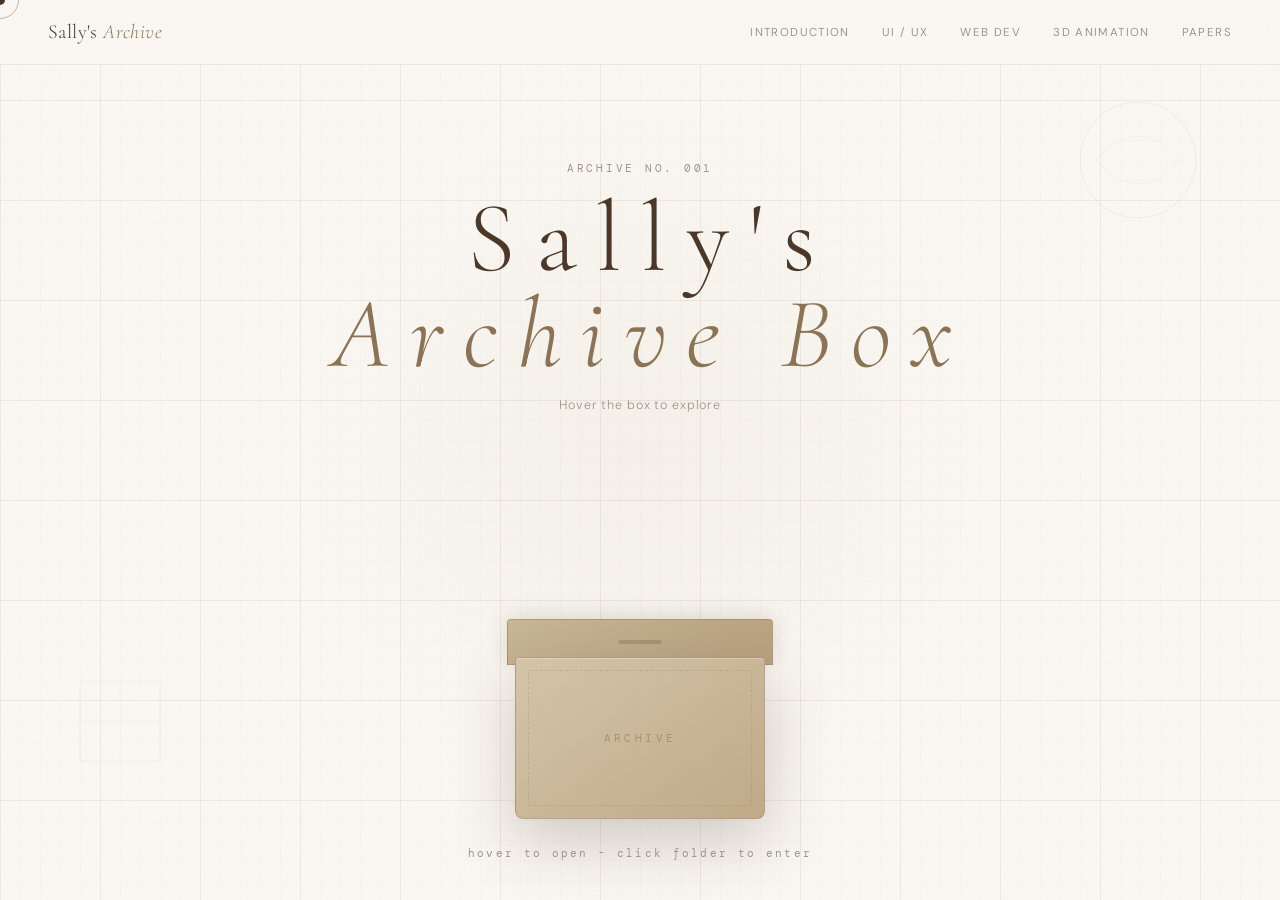
==== commit bb428803: "fix landing box position" ====
--- a/vanilla/index.html
+++ b/vanilla/index.html
@@ -83,7 +83,8 @@
       </div>
 
       <!-- Box + Folders scene -->
-      <div id="boxScene" class="box-scene" style="position:relative;width:430px;height:350px">
+      <div id="boxScene" class="box-scene"style="position:relative;width:430px;height:350px;margin:0 auto;transform:translateY(-20px);
+  ">
         <!-- Trajectory arc -->
         <svg
           style="position:absolute;top:55px;left:50%;transform:translateX(-50%);width:380px;height:80px;pointer-events:none"
--- a/vanilla/style.css
+++ b/vanilla/style.css
@@ -2155,4 +2155,28 @@
   border-color: #C9A84C;
 
   box-shadow: 0 0 12px rgba(201, 168, 76, .25);
+}
+
+.box-scene.reset-box {
+  transform: translate(0, 0) !important;
+}
+
+.box-scene.reset-box .box-lid {
+  transform: none !important;
+}
+
+.box-scene.reset-box .box-body-wrap {
+  transform: translateX(-50%) translateY(0) scale(1) !important;
+}
+
+.box-scene.reset-box .folder-item {
+  opacity: 0 !important;
+}
+
+.box-scene.reset-box .f1,
+.box-scene.reset-box .f2,
+.box-scene.reset-box .f3,
+.box-scene.reset-box .f4,
+.box-scene.reset-box .f5 {
+  transform: translateY(60px) scale(0.8) !important;
 }
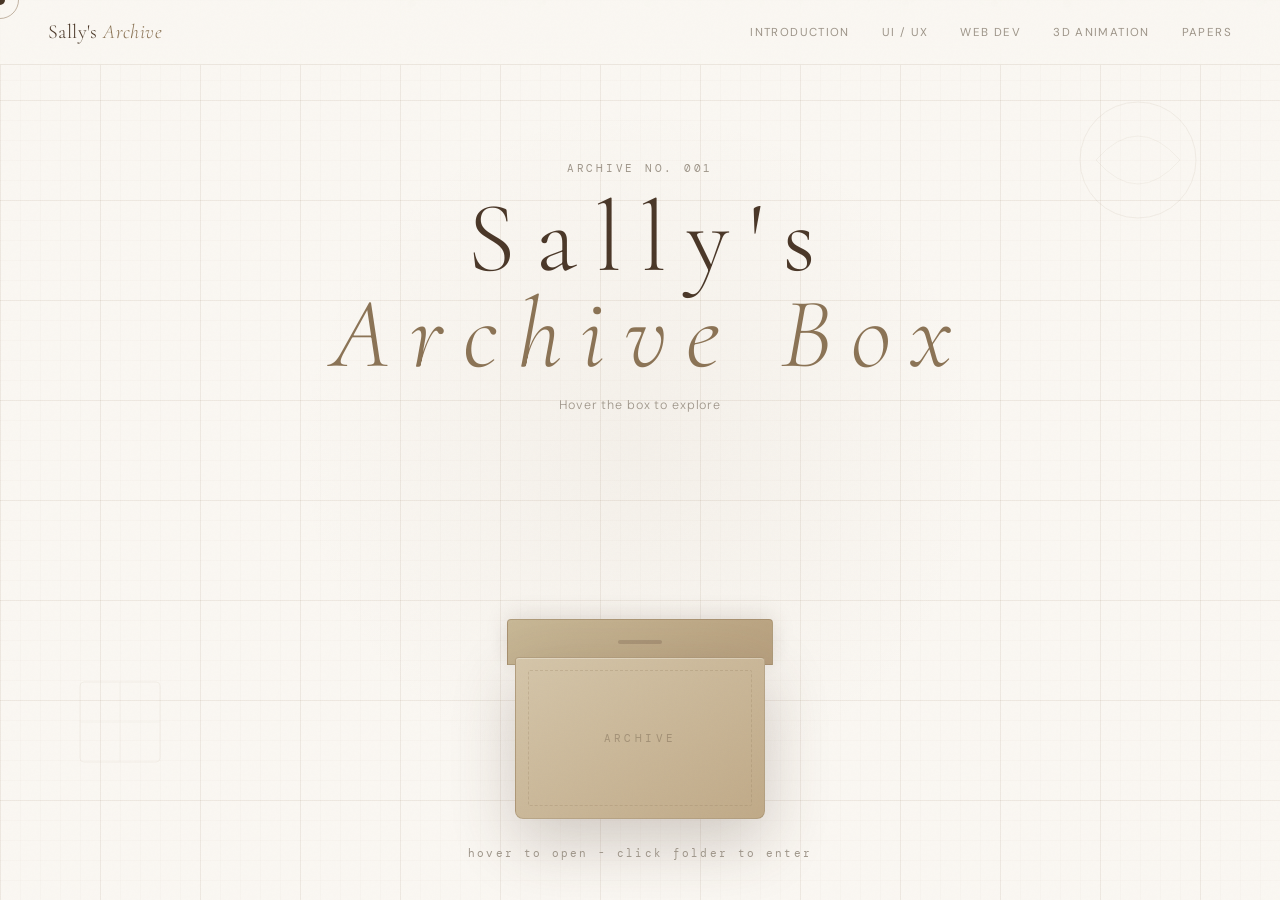
==== commit 394cff39: "link" ====
--- a/vanilla/index.html
+++ b/vanilla/index.html
@@ -12,7 +12,7 @@
     href="https://fonts.googleapis.com/css2?family=Cormorant+Garamond:ital,wght@0,300;0,400;0,500;0,600;1,300;1,400;1,500&family=DM+Sans:wght@300;400;500&family=DM+Mono:wght@300;400&display=swap"
     rel="stylesheet">
 
-  <link rel="stylesheet" href="style.css">
+  <link rel="stylesheet" href="./style.css">
 </head>
 
 <body>
@@ -668,7 +668,7 @@
     <div id="caseStudyContent"></div>
   </div>
 
-  <script src="script.js"></script>
+  <script src="./script.js"></script>
 </body>
 
 </html>
